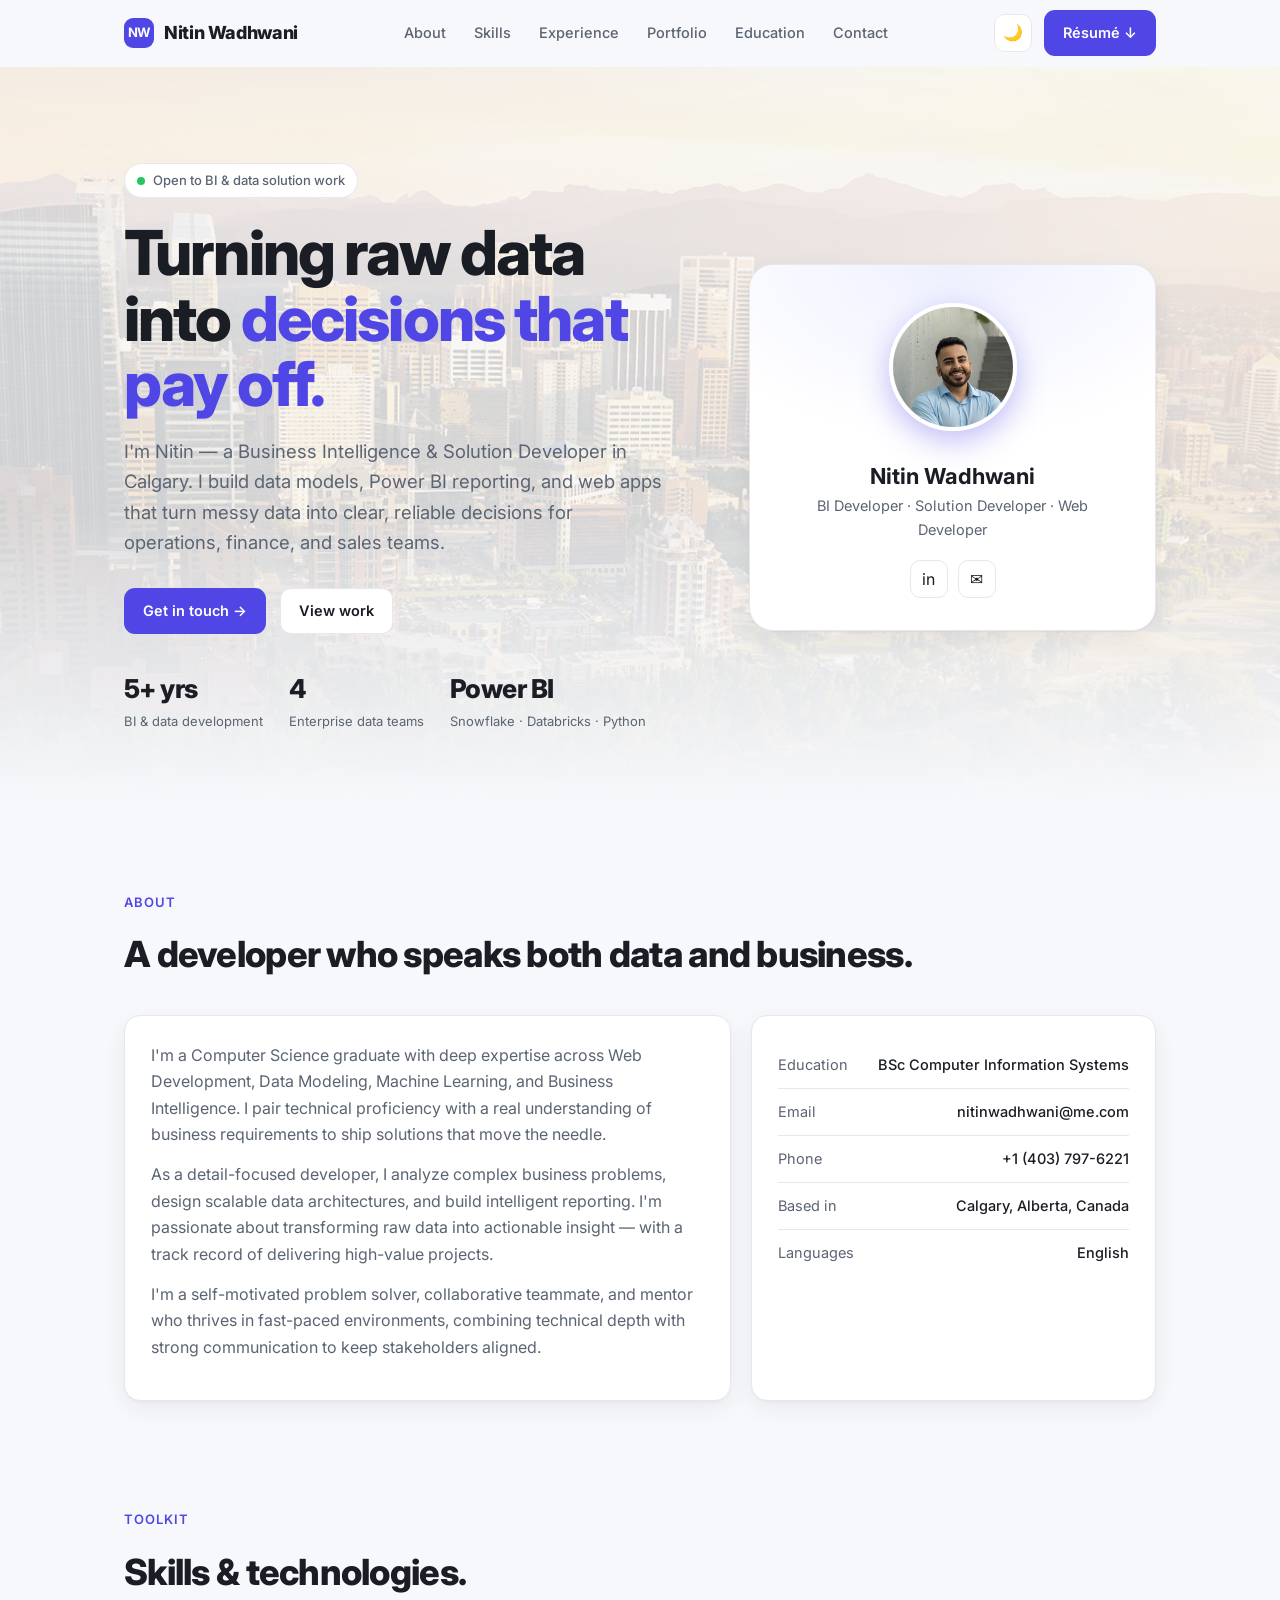
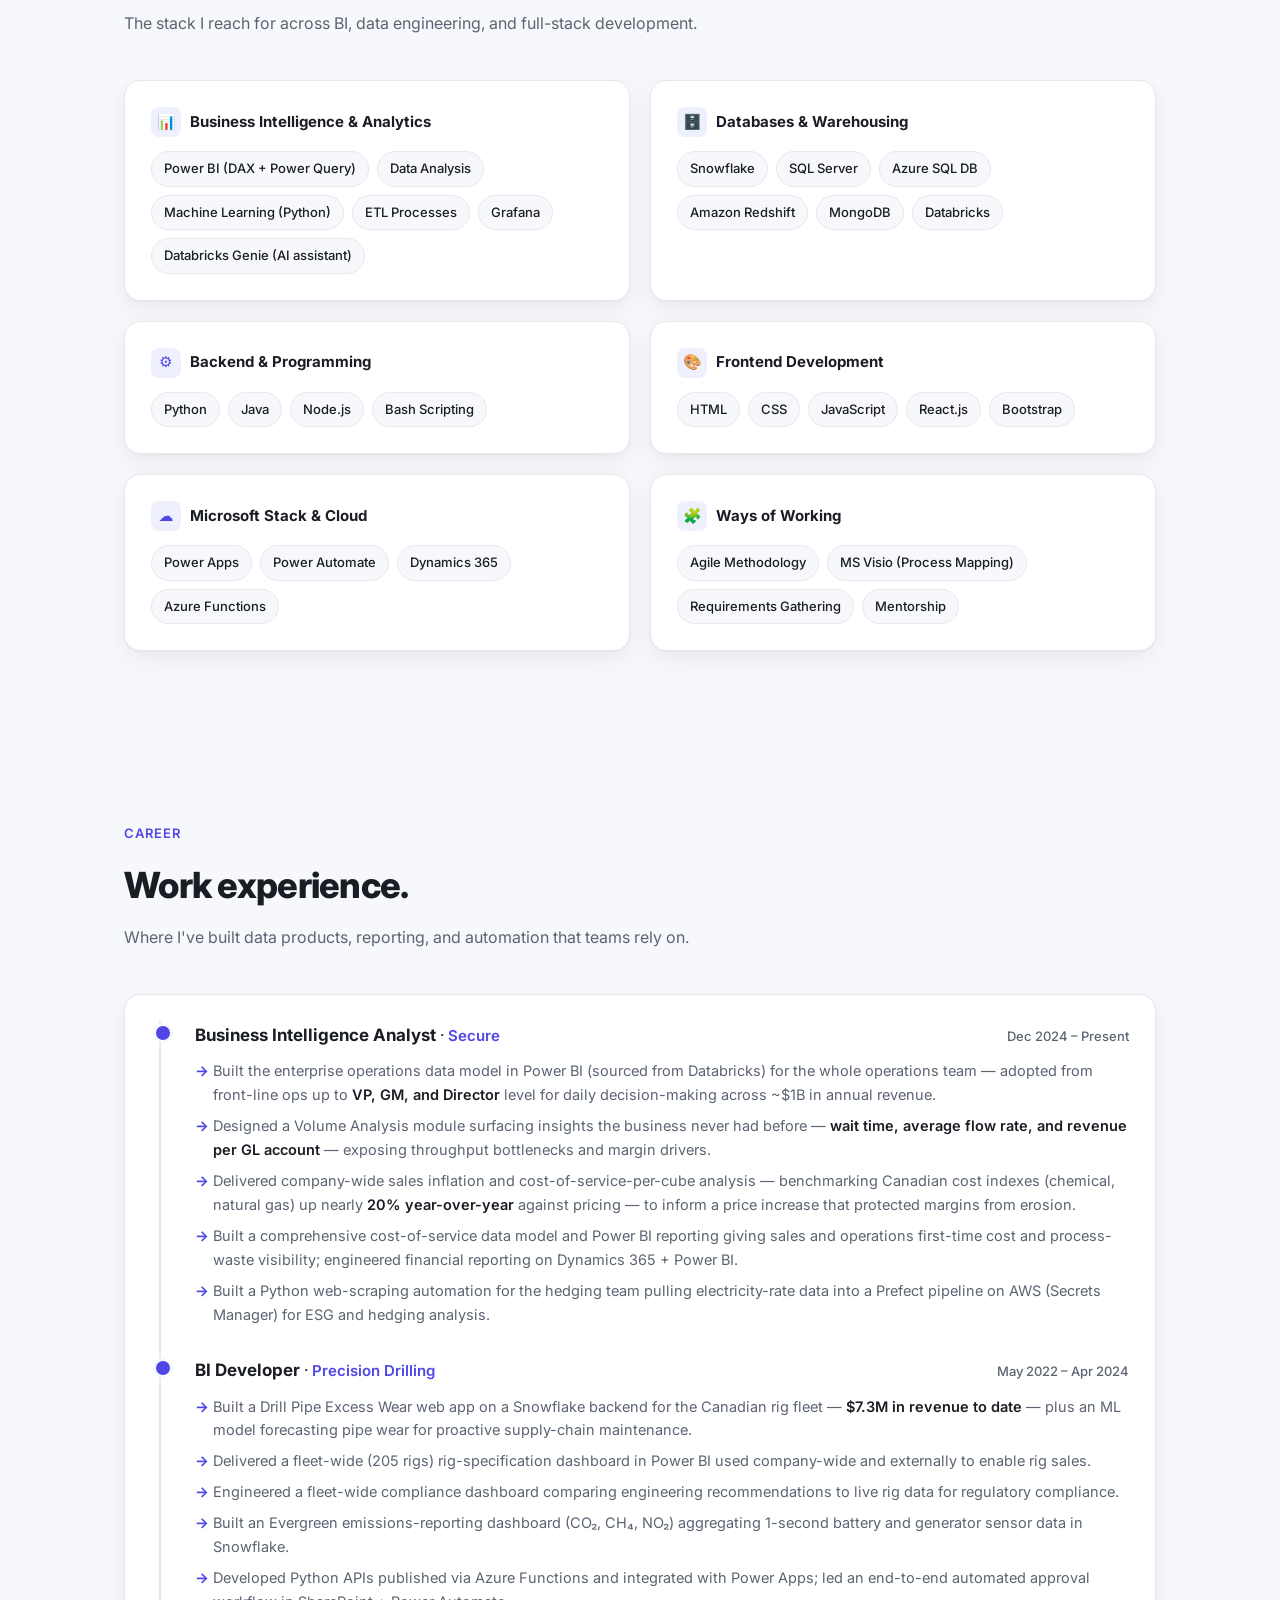
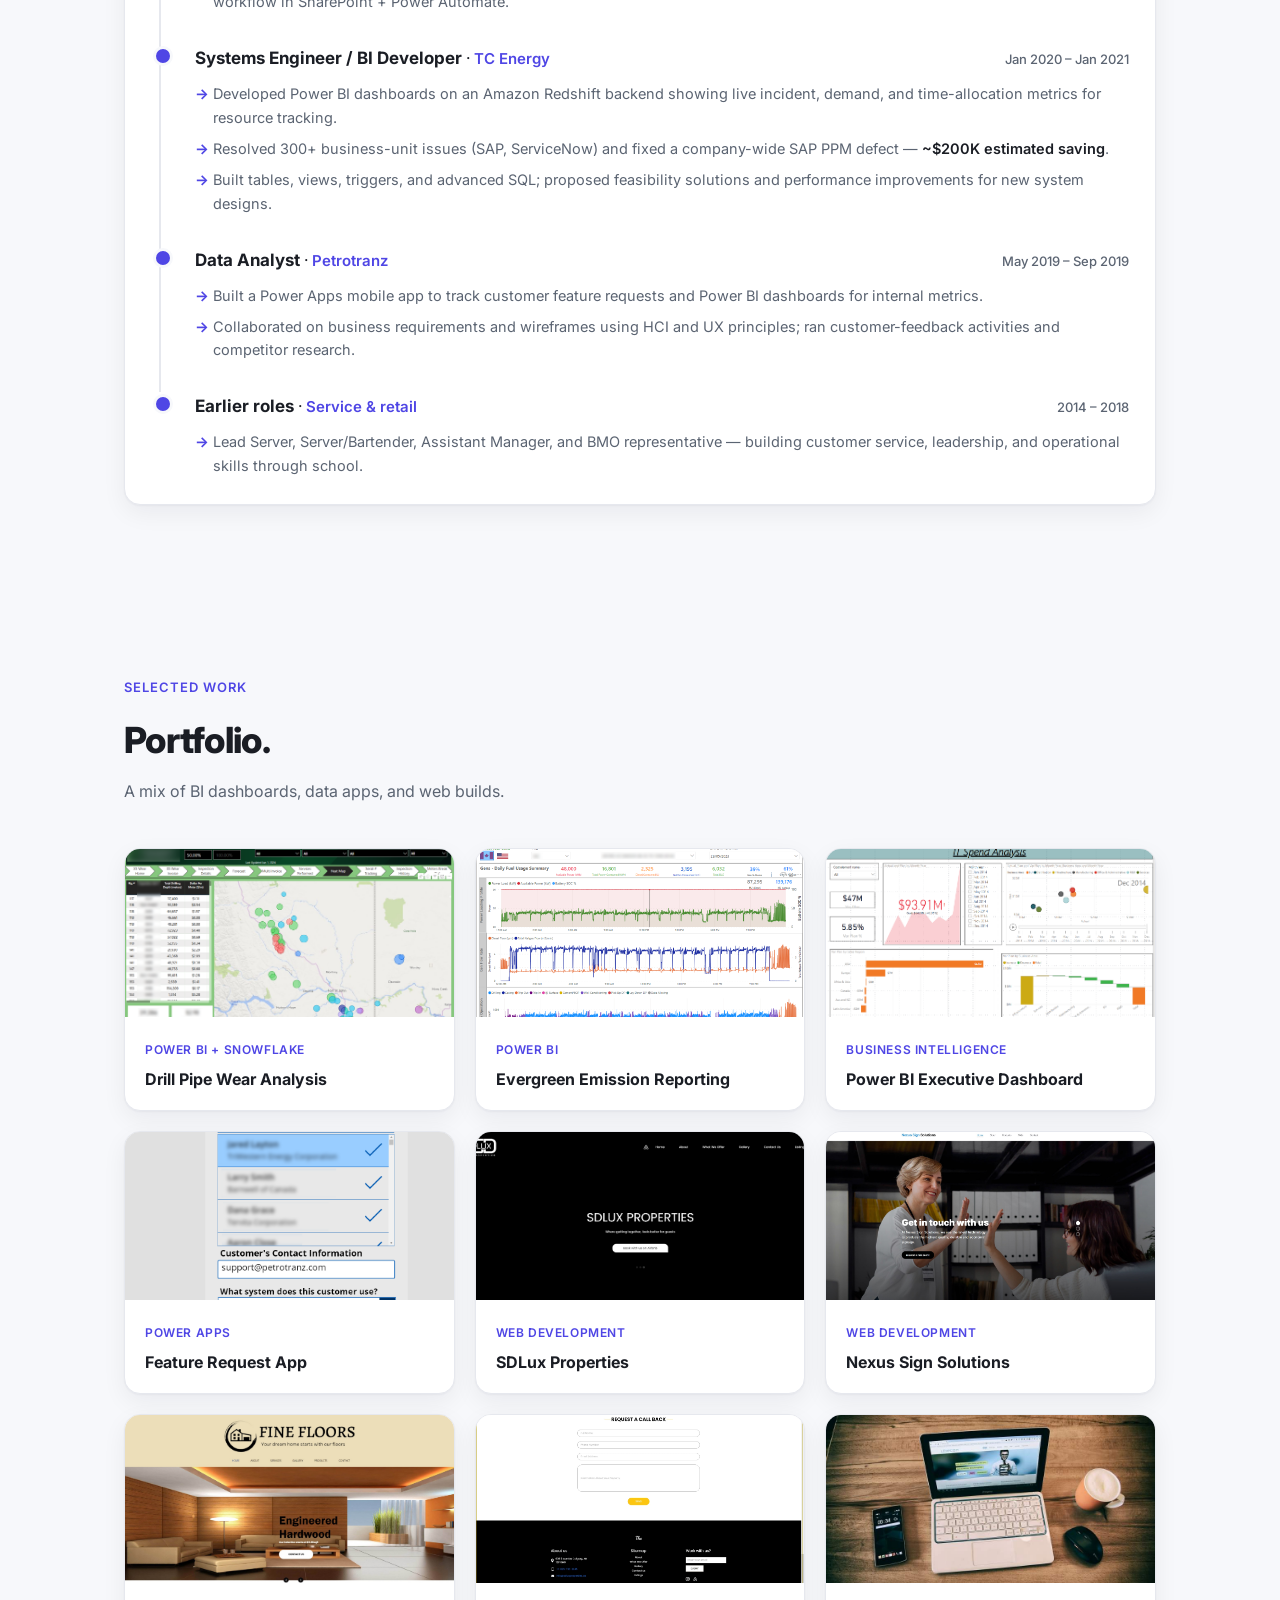
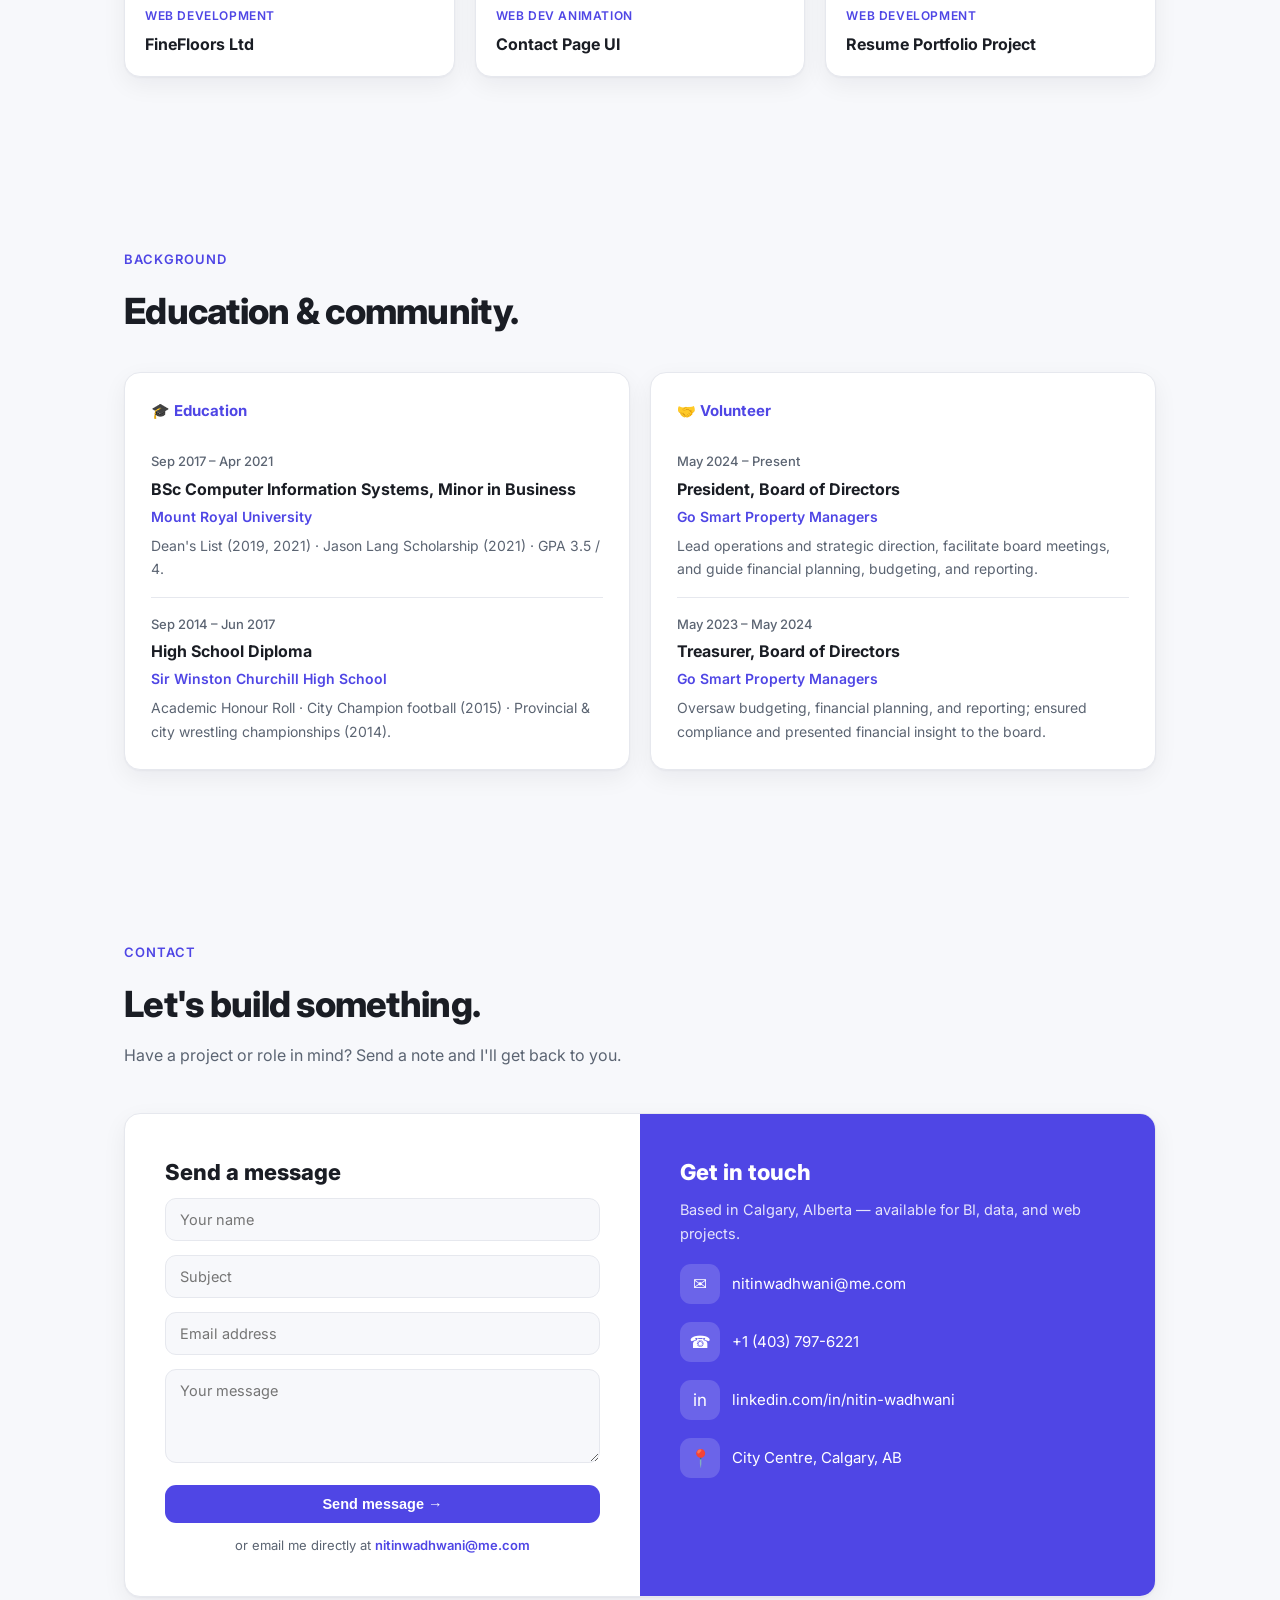
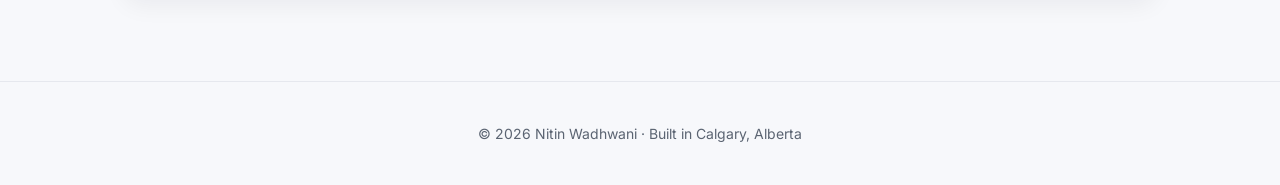
==== index.html @ 9c2293c9 "Fix mobile nav dock + scrollspy; responsive polish Fix mobile nav dock + scrollspy; responsive polis" ====
<!DOCTYPE html>
<html lang="en-US">

<head>
    <meta charset="UTF-8">
    <meta name="viewport" content="width=device-width, initial-scale=1">
    <title>Nitin Wadhwani — BI &amp; Solution Developer</title>
    <meta name="description" content="Nitin Wadhwani — Business Intelligence Developer, Solution Developer, and Web Developer based in Calgary, Alberta." />
    <link rel="preconnect" href="https://fonts.googleapis.com">
    <link rel="preconnect" href="https://fonts.gstatic.com" crossorigin>
    <link href="https://fonts.googleapis.com/css2?family=Inter:wght@400;500;600;700;800&display=swap" rel="stylesheet">
    <style>
        :root {
            --bg: #f7f8fb;
            --surface: #ffffff;
            --text: #1a1d24;
            --muted: #5b6472;
            --border: #e6e8ee;
            --accent: #4f46e5;
            --accent-soft: #eef0fe;
            --shadow: 0 1px 2px rgba(16, 24, 40, .04), 0 8px 24px rgba(16, 24, 40, .06);
            --radius: 16px;
            --maxw: 1080px;
        }
        [data-theme="dark"] {
            --bg: #0d1017;
            --surface: #151a23;
            --text: #eef1f6;
            --muted: #9aa4b2;
            --border: #232a36;
            --accent: #818cf8;
            --accent-soft: #1c2233;
            --shadow: 0 1px 2px rgba(0, 0, 0, .3), 0 12px 32px rgba(0, 0, 0, .35);
        }
        * { box-sizing: border-box; margin: 0; padding: 0; }
        html { scroll-behavior: smooth; }
        body {
            font-family: 'Inter', system-ui, -apple-system, sans-serif;
            background: var(--bg);
            color: var(--text);
            line-height: 1.65;
            -webkit-font-smoothing: antialiased;
            transition: background .3s ease, color .3s ease;
        }
        a { color: inherit; text-decoration: none; }
        .wrap { max-width: var(--maxw); margin: 0 auto; padding: 0 24px; }
        section { padding: 84px 0; scroll-margin-top: 72px; }
        .eyebrow {
            display: inline-block; font-size: 13px; font-weight: 600; letter-spacing: .08em;
            text-transform: uppercase; color: var(--accent); margin-bottom: 12px;
        }
        h2.section-title { font-size: clamp(26px, 4vw, 36px); font-weight: 800; letter-spacing: -.02em; margin-bottom: 8px; }
        .section-sub { color: var(--muted); font-size: 16px; margin-bottom: 44px; max-width: 640px; }

        /* NAV */
        nav {
            position: sticky; top: 0; z-index: 50;
            background: color-mix(in srgb, var(--bg) 82%, transparent);
            backdrop-filter: saturate(180%) blur(12px);
            border-bottom: 1px solid transparent;
            transition: border-color .3s ease;
        }
        nav.scrolled { border-color: var(--border); }
        .nav-inner { display: flex; align-items: center; justify-content: space-between; height: 66px; }
        .brand { font-weight: 800; letter-spacing: -.02em; font-size: 18px; display: flex; align-items: center; gap: 10px; }
        .brand .dot { width: 30px; height: 30px; border-radius: 9px; background: var(--accent); color: #fff; display: grid; place-items: center; font-size: 13px; font-weight: 700; }
        .nav-links { display: flex; gap: 28px; align-items: center; }
        .nav-links a { font-size: 14.5px; font-weight: 500; color: var(--muted); transition: color .2s; }
        .nav-links a:hover { color: var(--text); }
        .nav-actions { display: flex; align-items: center; gap: 12px; }
        .dock { display: none; }
        .icon-btn { width: 38px; height: 38px; border-radius: 10px; border: 1px solid var(--border); background: var(--surface); color: var(--text); display: grid; place-items: center; cursor: pointer; font-size: 16px; transition: .2s; }
        .icon-btn:hover { border-color: var(--accent); color: var(--accent); }
        .btn {
            display: inline-flex; align-items: center; gap: 8px; font-weight: 600; font-size: 14.5px;
            padding: 10px 18px; border-radius: 11px; cursor: pointer; transition: .2s; border: 1px solid transparent;
        }
        .btn-primary { background: var(--accent); color: #fff; }
        .btn-primary:hover { transform: translateY(-1px); box-shadow: 0 6px 18px color-mix(in srgb, var(--accent) 40%, transparent); }
        .btn-ghost { background: var(--surface); border-color: var(--border); color: var(--text); }
        .btn-ghost:hover { border-color: var(--accent); color: var(--accent); }
        @media (max-width: 760px) {
            .nav-links { display: none; }
            body { padding-bottom: 84px; }
            .dock {
                display: flex; gap: 4px; align-items: center;
                position: fixed; top: auto; bottom: 16px; left: 50%; transform: translateX(-50%);
                z-index: 100; padding: 7px 9px; border-radius: 999px;
                background: color-mix(in srgb, var(--surface) 88%, transparent);
                backdrop-filter: saturate(180%) blur(14px);
                border: 1px solid var(--border); box-shadow: 0 8px 30px rgba(16,24,40,.22);
            }
            .dock a { width: 42px; height: 42px; display: grid; place-items: center; border-radius: 50%; font-size: 18px; text-decoration: none; transition: background .2s, transform .2s; }
            .dock a:active { transform: scale(.9); }
            .dock a.active { background: var(--accent); }
        }
        @media (max-width: 470px) { .brand-name { display: none; } }

        /* HERO */
        .hero { padding: 96px 0 72px; position: relative; overflow: hidden; }
        .hero::before { content: ""; position: absolute; inset: 0; background: url('images/calgary.png') center 30%/cover no-repeat; opacity: .16; z-index: 0; }
        .hero::after { content: ""; position: absolute; left: 0; right: 0; bottom: 0; height: 40%; background: linear-gradient(to top, var(--bg), transparent); z-index: 0; }
        .hero .wrap { position: relative; z-index: 1; }
        .hero-grid { display: grid; grid-template-columns: 1.4fr 1fr; gap: 56px; align-items: center; }
        .avail { display: inline-flex; align-items: center; gap: 8px; font-size: 13px; font-weight: 500; color: var(--muted); background: var(--surface); border: 1px solid var(--border); padding: 6px 12px; border-radius: 999px; margin-bottom: 22px; }
        .avail .pulse { width: 8px; height: 8px; border-radius: 50%; background: #22c55e; box-shadow: 0 0 0 0 rgba(34, 197, 94, .5); animation: pulse 2s infinite; }
        @keyframes pulse { 0% { box-shadow: 0 0 0 0 rgba(34,197,94,.5); } 70% { box-shadow: 0 0 0 8px rgba(34,197,94,0); } 100% { box-shadow: 0 0 0 0 rgba(34,197,94,0); } }
        .hero h1 { font-size: clamp(38px, 6vw, 62px); font-weight: 800; letter-spacing: -.03em; line-height: 1.05; margin-bottom: 20px; }
        .hero h1 .grad { color: var(--accent); }
        .hero p.lead { font-size: 18.5px; color: var(--muted); max-width: 540px; margin-bottom: 30px; }
        .hero-cta { display: flex; gap: 14px; flex-wrap: wrap; margin-bottom: 34px; }
        .hero-meta { display: flex; gap: 26px; flex-wrap: wrap; }
        .hero-meta .m .n { font-size: 26px; font-weight: 800; letter-spacing: -.02em; }
        .hero-meta .m .l { font-size: 13px; color: var(--muted); }
        .avatar-card {
            background: var(--surface); border: 1px solid var(--border); border-radius: 24px; padding: 32px;
            box-shadow: var(--shadow); text-align: center; position: relative; overflow: hidden;
        }
        .avatar-card::before { content: ""; position: absolute; inset: 0; background: radial-gradient(120% 80% at 50% 0%, var(--accent-soft), transparent 60%); }
        .monogram { position: relative; width: 128px; height: 128px; margin: 6px auto 20px; border-radius: 50%; object-fit: cover; border: 4px solid var(--surface); box-shadow: 0 10px 30px color-mix(in srgb, var(--accent) 35%, transparent); }
        .avatar-card h3 { position: relative; font-size: 22px; font-weight: 700; }
        .avatar-card .role { position: relative; color: var(--muted); font-size: 14.5px; margin-bottom: 18px; }
        .avatar-card .socials { position: relative; display: flex; gap: 10px; justify-content: center; }
        @media (max-width: 860px) { .hero-grid { grid-template-columns: 1fr; } .avatar-card { order: -1; } }

        /* CARDS / GRID */
        .grid { display: grid; gap: 20px; }
        .card { background: var(--surface); border: 1px solid var(--border); border-radius: var(--radius); padding: 26px; box-shadow: var(--shadow); }
        .about-grid { grid-template-columns: 1.5fr 1fr; }
        .about-grid p { color: var(--muted); margin-bottom: 14px; }
        .info-row { display: flex; justify-content: space-between; gap: 12px; padding: 11px 0; border-bottom: 1px solid var(--border); font-size: 14.5px; }
        .info-row:last-child { border-bottom: none; }
        .info-row .k { color: var(--muted); }
        .info-row .v { font-weight: 500; text-align: right; }
        @media (max-width: 760px) { .about-grid { grid-template-columns: 1fr; } }

        /* SKILLS */
        .skills-grid { grid-template-columns: repeat(2, 1fr); }
        @media (max-width: 760px) { .skills-grid { grid-template-columns: 1fr; } }
        .skill-cat h4 { font-size: 15px; font-weight: 700; margin-bottom: 14px; display: flex; align-items: center; gap: 9px; }
        .skill-cat h4 .ic { width: 30px; height: 30px; border-radius: 8px; background: var(--accent-soft); color: var(--accent); display: grid; place-items: center; font-size: 15px; }
        .chips { display: flex; flex-wrap: wrap; gap: 8px; }
        .chip { font-size: 13px; font-weight: 500; padding: 6px 12px; border-radius: 999px; background: var(--bg); border: 1px solid var(--border); color: var(--text); transition: .2s; }
        .chip:hover { border-color: var(--accent); color: var(--accent); }

        /* TIMELINE */
        .timeline { position: relative; margin-left: 8px; }
        .tl-item { position: relative; padding: 0 0 30px 34px; border-left: 2px solid var(--border); }
        .tl-item:last-child { border-left-color: transparent; padding-bottom: 0; }
        .tl-item::before { content: ""; position: absolute; left: -8px; top: 2px; width: 14px; height: 14px; border-radius: 50%; background: var(--accent); border: 3px solid var(--bg); }
        .tl-head { display: flex; justify-content: space-between; gap: 12px; flex-wrap: wrap; align-items: baseline; }
        .tl-role { font-size: 17px; font-weight: 700; }
        .tl-co { color: var(--accent); font-weight: 600; font-size: 15px; }
        .tl-date { font-size: 13px; color: var(--muted); font-weight: 500; white-space: nowrap; }
        .tl-item ul { list-style: none; margin-top: 10px; display: grid; gap: 7px; }
        .tl-item ul li { position: relative; padding-left: 18px; color: var(--muted); font-size: 14.5px; }
        .tl-item ul li::before { content: "→"; position: absolute; left: 0; color: var(--accent); font-weight: 700; }
        .highlight { color: var(--text); font-weight: 600; }

        /* PORTFOLIO */
        .port-grid { grid-template-columns: repeat(3, 1fr); }
        @media (max-width: 860px) { .port-grid { grid-template-columns: repeat(2, 1fr); } }
        @media (max-width: 560px) { .port-grid { grid-template-columns: 1fr; } }
        .proj { background: var(--surface); border: 1px solid var(--border); border-radius: var(--radius); overflow: hidden; box-shadow: var(--shadow); transition: .25s; }
        .proj:hover { transform: translateY(-4px); border-color: var(--accent); }
        .proj .thumb { height: 168px; overflow: hidden; background: var(--bg); }
        .proj .thumb img { width: 100%; height: 100%; object-fit: cover; display: block; transition: transform .35s ease; }
        .proj:hover .thumb img { transform: scale(1.05); }
        .proj .body { padding: 18px 20px; }
        .proj .body .tag { font-size: 12px; font-weight: 600; color: var(--accent); text-transform: uppercase; letter-spacing: .05em; }
        .proj .body h4 { font-size: 16px; font-weight: 700; margin-top: 4px; }

        /* EDU / VOLUNTEER */
        .two-col { grid-template-columns: 1fr 1fr; }
        @media (max-width: 760px) { .two-col { grid-template-columns: 1fr; } }
        .edu-item { padding: 16px 0; border-bottom: 1px solid var(--border); }
        .edu-item:last-child { border-bottom: none; padding-bottom: 0; }
        .edu-item:first-child { padding-top: 0; }
        .edu-item .d { font-size: 13px; color: var(--muted); font-weight: 500; }
        .edu-item h4 { font-size: 16px; font-weight: 700; margin: 3px 0; }
        .edu-item .s { color: var(--accent); font-size: 14px; font-weight: 600; margin-bottom: 6px; }
        .edu-item p { color: var(--muted); font-size: 14px; }

        /* CONTACT */
        .contact-card { display: grid; grid-template-columns: 1fr 1fr; gap: 0; overflow: hidden; padding: 0; }
        .contact-card .left { padding: 40px; }
        .contact-card .right { padding: 40px; background: var(--accent); color: #fff; }
        .contact-card .right a { color: #fff; }
        .contact-card h3 { font-size: 22px; font-weight: 800; margin-bottom: 8px; }
        .contact-card .right .cline { display: flex; align-items: center; gap: 12px; margin: 18px 0; font-size: 15px; }
        .contact-card .right .cline .ci { width: 40px; height: 40px; border-radius: 11px; background: rgba(255,255,255,.16); display: grid; place-items: center; font-size: 17px; }
        .field { margin-bottom: 14px; }
        .field input, .field textarea { width: 100%; padding: 12px 14px; border-radius: 11px; border: 1px solid var(--border); background: var(--bg); color: var(--text); font-family: inherit; font-size: 14.5px; }
        .field input:focus, .field textarea:focus { outline: none; border-color: var(--accent); }
        @media (max-width: 760px) { .contact-card { grid-template-columns: 1fr; } }

        footer { padding: 40px 0; border-top: 1px solid var(--border); text-align: center; color: var(--muted); font-size: 14px; }

        .reveal { opacity: 0; transform: translateY(20px); transition: opacity .6s ease, transform .6s ease; }
        .reveal.show { opacity: 1; transform: none; }
    </style>
</head>

<body>
    <nav id="nav">
        <div class="wrap nav-inner">
            <a href="#top" class="brand"><span class="dot">NW</span> <span class="brand-name">Nitin Wadhwani</span></a>
            <div class="nav-links">
                <a href="#about">About</a>
                <a href="#skills">Skills</a>
                <a href="#experience">Experience</a>
                <a href="#portfolio">Portfolio</a>
                <a href="#education">Education</a>
                <a href="#contact">Contact</a>
            </div>
            <div class="nav-actions">
                <button class="icon-btn" id="themeToggle" aria-label="Toggle theme">🌙</button>
                <a href="Resume_Aug2026.html" target="_blank" class="btn btn-primary">Résumé ↓</a>
            </div>
        </div>
    </nav>

    <div id="top"></div>
    <header class="hero">
        <div class="wrap hero-grid">
            <div>
                <span class="avail"><span class="pulse"></span> Open to BI &amp; data solution work</span>
                <h1>Turning raw data into <span class="grad">decisions that pay off.</span></h1>
                <p class="lead">I'm Nitin — a Business Intelligence &amp; Solution Developer in Calgary. I build data models, Power BI reporting, and web apps that turn messy data into clear, reliable decisions for operations, finance, and sales teams.</p>
                <div class="hero-cta">
                    <a href="#contact" class="btn btn-primary">Get in touch →</a>
                    <a href="#portfolio" class="btn btn-ghost">View work</a>
                </div>
                <div class="hero-meta">
                    <div class="m"><div class="n">5+ yrs</div><div class="l">BI &amp; data development</div></div>
                    <div class="m"><div class="n">4</div><div class="l">Enterprise data teams</div></div>
                    <div class="m"><div class="n">Power BI</div><div class="l">Snowflake · Databricks · Python</div></div>
                </div>
            </div>
            <div class="avatar-card">
                <img class="monogram" src="images/profile_pic.jpg" alt="Nitin Wadhwani">
                <h3>Nitin Wadhwani</h3>
                <div class="role">BI Developer · Solution Developer · Web Developer</div>
                <div class="socials">
                    <a class="icon-btn" href="https://www.linkedin.com/in/nitin-wadhwani" target="_blank" aria-label="LinkedIn">in</a>
                    <a class="icon-btn" href="mailto:nitinwadhwani@me.com" aria-label="Email">✉</a>
                </div>
            </div>
        </div>
    </header>

    <section id="about">
        <div class="wrap">
            <span class="eyebrow">About</span>
            <h2 class="section-title">A developer who speaks both data and business.</h2>
            <div class="grid about-grid" style="margin-top: 30px;">
                <div class="card reveal">
                    <p>I'm a Computer Science graduate with deep expertise across Web Development, Data Modeling, Machine Learning, and Business Intelligence. I pair technical proficiency with a real understanding of business requirements to ship solutions that move the needle.</p>
                    <p>As a detail-focused developer, I analyze complex business problems, design scalable data architectures, and build intelligent reporting. I'm passionate about transforming raw data into actionable insight — with a track record of delivering high-value projects.</p>
                    <p>I'm a self-motivated problem solver, collaborative teammate, and mentor who thrives in fast-paced environments, combining technical depth with strong communication to keep stakeholders aligned.</p>
                </div>
                <div class="card reveal">
                    <div class="info-row"><span class="k">Education</span><span class="v">BSc Computer Information Systems</span></div>
                    <div class="info-row"><span class="k">Email</span><span class="v">nitinwadhwani@me.com</span></div>
                    <div class="info-row"><span class="k">Phone</span><span class="v">+1 (403) 797-6221</span></div>
                    <div class="info-row"><span class="k">Based in</span><span class="v">Calgary, Alberta, Canada</span></div>
                    <div class="info-row"><span class="k">Languages</span><span class="v">English</span></div>
                </div>
            </div>
        </div>
    </section>

    <section id="skills" style="padding-top: 20px;">
        <div class="wrap">
            <span class="eyebrow">Toolkit</span>
            <h2 class="section-title">Skills &amp; technologies.</h2>
            <p class="section-sub">The stack I reach for across BI, data engineering, and full-stack development.</p>
            <div class="grid skills-grid">
                <div class="card skill-cat reveal">
                    <h4><span class="ic">📊</span> Business Intelligence &amp; Analytics</h4>
                    <div class="chips">
                        <span class="chip">Power BI (DAX + Power Query)</span><span class="chip">Data Analysis</span>
                        <span class="chip">Machine Learning (Python)</span><span class="chip">ETL Processes</span>
                        <span class="chip">Grafana</span><span class="chip">Databricks Genie (AI assistant)</span>
                    </div>
                </div>
                <div class="card skill-cat reveal">
                    <h4><span class="ic">🗄️</span> Databases &amp; Warehousing</h4>
                    <div class="chips">
                        <span class="chip">Snowflake</span><span class="chip">SQL Server</span><span class="chip">Azure SQL DB</span>
                        <span class="chip">Amazon Redshift</span><span class="chip">MongoDB</span><span class="chip">Databricks</span>
                    </div>
                </div>
                <div class="card skill-cat reveal">
                    <h4><span class="ic">⚙️</span> Backend &amp; Programming</h4>
                    <div class="chips">
                        <span class="chip">Python</span><span class="chip">Java</span><span class="chip">Node.js</span><span class="chip">Bash Scripting</span>
                    </div>
                </div>
                <div class="card skill-cat reveal">
                    <h4><span class="ic">🎨</span> Frontend Development</h4>
                    <div class="chips">
                        <span class="chip">HTML</span><span class="chip">CSS</span><span class="chip">JavaScript</span>
                        <span class="chip">React.js</span><span class="chip">Bootstrap</span>
                    </div>
                </div>
                <div class="card skill-cat reveal">
                    <h4><span class="ic">☁️</span> Microsoft Stack &amp; Cloud</h4>
                    <div class="chips">
                        <span class="chip">Power Apps</span><span class="chip">Power Automate</span>
                        <span class="chip">Dynamics 365</span><span class="chip">Azure Functions</span>
                    </div>
                </div>
                <div class="card skill-cat reveal">
                    <h4><span class="ic">🧩</span> Ways of Working</h4>
                    <div class="chips">
                        <span class="chip">Agile Methodology</span><span class="chip">MS Visio (Process Mapping)</span>
                        <span class="chip">Requirements Gathering</span><span class="chip">Mentorship</span>
                    </div>
                </div>
            </div>
        </div>
    </section>

    <section id="experience">
        <div class="wrap">
            <span class="eyebrow">Career</span>
            <h2 class="section-title">Work experience.</h2>
            <p class="section-sub">Where I've built data products, reporting, and automation that teams rely on.</p>
            <div class="card reveal">
                <div class="timeline">
                    <div class="tl-item">
                        <div class="tl-head"><div><span class="tl-role">Business Intelligence Analyst</span> · <span class="tl-co">Secure</span></div><span class="tl-date">Dec 2024 – Present</span></div>
                        <ul>
                            <li>Built the enterprise operations data model in Power BI (sourced from Databricks) for the whole operations team — adopted from front-line ops up to <span class="highlight">VP, GM, and Director</span> level for daily decision-making across ~$1B in annual revenue.</li>
                            <li>Designed a Volume Analysis module surfacing insights the business never had before — <span class="highlight">wait time, average flow rate, and revenue per GL account</span> — exposing throughput bottlenecks and margin drivers.</li>
                            <li>Delivered company-wide sales inflation and cost-of-service-per-cube analysis — benchmarking Canadian cost indexes (chemical, natural gas) up nearly <span class="highlight">20% year-over-year</span> against pricing — to inform a price increase that protected margins from erosion.</li>
                            <li>Built a comprehensive cost-of-service data model and Power BI reporting giving sales and operations first-time cost and process-waste visibility; engineered financial reporting on Dynamics 365 + Power BI.</li>
                            <li>Built a Python web-scraping automation for the hedging team pulling electricity-rate data into a Prefect pipeline on AWS (Secrets Manager) for ESG and hedging analysis.</li>
                        </ul>
                    </div>
                    <div class="tl-item">
                        <div class="tl-head"><div><span class="tl-role">BI Developer</span> · <span class="tl-co">Precision Drilling</span></div><span class="tl-date">May 2022 – Apr 2024</span></div>
                        <ul>
                            <li>Built a Drill Pipe Excess Wear web app on a Snowflake backend for the Canadian rig fleet — <span class="highlight">$7.3M in revenue to date</span> — plus an ML model forecasting pipe wear for proactive supply-chain maintenance.</li>
                            <li>Delivered a fleet-wide (205 rigs) rig-specification dashboard in Power BI used company-wide and externally to enable rig sales.</li>
                            <li>Engineered a fleet-wide compliance dashboard comparing engineering recommendations to live rig data for regulatory compliance.</li>
                            <li>Built an Evergreen emissions-reporting dashboard (CO₂, CH₄, NO₂) aggregating 1-second battery and generator sensor data in Snowflake.</li>
                            <li>Developed Python APIs published via Azure Functions and integrated with Power Apps; led an end-to-end automated approval workflow in SharePoint + Power Automate.</li>
                        </ul>
                    </div>
                    <div class="tl-item">
                        <div class="tl-head"><div><span class="tl-role">Systems Engineer / BI Developer</span> · <span class="tl-co">TC Energy</span></div><span class="tl-date">Jan 2020 – Jan 2021</span></div>
                        <ul>
                            <li>Developed Power BI dashboards on an Amazon Redshift backend showing live incident, demand, and time-allocation metrics for resource tracking.</li>
                            <li>Resolved 300+ business-unit issues (SAP, ServiceNow) and fixed a company-wide SAP PPM defect — <span class="highlight">~$200K estimated saving</span>.</li>
                            <li>Built tables, views, triggers, and advanced SQL; proposed feasibility solutions and performance improvements for new system designs.</li>
                        </ul>
                    </div>
                    <div class="tl-item">
                        <div class="tl-head"><div><span class="tl-role">Data Analyst</span> · <span class="tl-co">Petrotranz</span></div><span class="tl-date">May 2019 – Sep 2019</span></div>
                        <ul>
                            <li>Built a Power Apps mobile app to track customer feature requests and Power BI dashboards for internal metrics.</li>
                            <li>Collaborated on business requirements and wireframes using HCI and UX principles; ran customer-feedback activities and competitor research.</li>
                        </ul>
                    </div>
                    <div class="tl-item">
                        <div class="tl-head"><div><span class="tl-role">Earlier roles</span> · <span class="tl-co">Service &amp; retail</span></div><span class="tl-date">2014 – 2018</span></div>
                        <ul>
                            <li>Lead Server, Server/Bartender, Assistant Manager, and BMO representative — building customer service, leadership, and operational skills through school.</li>
                        </ul>
                    </div>
                </div>
            </div>
        </div>
    </section>

    <section id="portfolio">
        <div class="wrap">
            <span class="eyebrow">Selected work</span>
            <h2 class="section-title">Portfolio.</h2>
            <p class="section-sub">A mix of BI dashboards, data apps, and web builds.</p>
            <div class="grid port-grid">
                <div class="proj reveal"><div class="thumb"><img src="images/DRILL_PIPE_HEAT_MAP.png" alt="Drill Pipe Wear Analysis"></div><div class="body"><span class="tag">Power BI + Snowflake</span><h4>Drill Pipe Wear Analysis</h4></div></div>
                <div class="proj reveal"><div class="thumb"><img src="images/evergreen_emissions.PNG" alt="Evergreen Emission Reporting"></div><div class="body"><span class="tag">Power BI</span><h4>Evergreen Emission Reporting</h4></div></div>
                <div class="proj reveal"><div class="thumb"><img src="images/Capture.PNG" alt="Power BI Dashboard"></div><div class="body"><span class="tag">Business Intelligence</span><h4>Power BI Executive Dashboard</h4></div></div>
                <div class="proj reveal"><div class="thumb"><img src="images/blurred.png" alt="Feature Request App"></div><div class="body"><span class="tag">Power Apps</span><h4>Feature Request App</h4></div></div>
                <div class="proj reveal"><div class="thumb"><img src="images/sdLuxprop.PNG" alt="SDLux Properties"></div><div class="body"><span class="tag">Web Development</span><h4>SDLux Properties</h4></div></div>
                <div class="proj reveal"><div class="thumb"><img src="images/nexus_signSolutions.jpg" alt="Nexus Sign Solutions"></div><div class="body"><span class="tag">Web Development</span><h4>Nexus Sign Solutions</h4></div></div>
                <div class="proj reveal"><div class="thumb"><img src="images/finefloors.jpg" alt="FineFloors Ltd"></div><div class="body"><span class="tag">Web Development</span><h4>FineFloors Ltd</h4></div></div>
                <div class="proj reveal"><div class="thumb"><img src="images/web_dev_animation.gif" alt="Contact Page UI Animation"></div><div class="body"><span class="tag">Web Dev Animation</span><h4>Contact Page UI</h4></div></div>
                <div class="proj reveal"><div class="thumb"><img src="images/project-2.jpg" alt="Resume Project"></div><div class="body"><span class="tag">Web Development</span><h4>Resume Portfolio Project</h4></div></div>
            </div>
        </div>
    </section>

    <section id="education">
        <div class="wrap">
            <span class="eyebrow">Background</span>
            <h2 class="section-title">Education &amp; community.</h2>
            <div class="grid two-col" style="margin-top: 30px;">
                <div class="card reveal">
                    <h4 style="font-size:15px;font-weight:700;margin-bottom:12px;color:var(--accent);">🎓 Education</h4>
                    <div class="edu-item">
                        <div class="d">Sep 2017 – Apr 2021</div>
                        <h4>BSc Computer Information Systems, Minor in Business</h4>
                        <div class="s">Mount Royal University</div>
                        <p>Dean's List (2019, 2021) · Jason Lang Scholarship (2021) · GPA 3.5 / 4.</p>
                    </div>
                    <div class="edu-item">
                        <div class="d">Sep 2014 – Jun 2017</div>
                        <h4>High School Diploma</h4>
                        <div class="s">Sir Winston Churchill High School</div>
                        <p>Academic Honour Roll · City Champion football (2015) · Provincial &amp; city wrestling championships (2014).</p>
                    </div>
                </div>
                <div class="card reveal">
                    <h4 style="font-size:15px;font-weight:700;margin-bottom:12px;color:var(--accent);">🤝 Volunteer</h4>
                    <div class="edu-item">
                        <div class="d">May 2024 – Present</div>
                        <h4>President, Board of Directors</h4>
                        <div class="s">Go Smart Property Managers</div>
                        <p>Lead operations and strategic direction, facilitate board meetings, and guide financial planning, budgeting, and reporting.</p>
                    </div>
                    <div class="edu-item">
                        <div class="d">May 2023 – May 2024</div>
                        <h4>Treasurer, Board of Directors</h4>
                        <div class="s">Go Smart Property Managers</div>
                        <p>Oversaw budgeting, financial planning, and reporting; ensured compliance and presented financial insight to the board.</p>
                    </div>
                </div>
            </div>
        </div>
    </section>

    <section id="contact">
        <div class="wrap">
            <span class="eyebrow">Contact</span>
            <h2 class="section-title">Let's build something.</h2>
            <p class="section-sub">Have a project or role in mind? Send a note and I'll get back to you.</p>
            <div class="card contact-card reveal">
                <div class="left">
                    <h3>Send a message</h3>
                    <form action="https://formspree.io/nitinwadhwani@me.com" method="POST">
                        <div class="field"><input type="text" name="name" placeholder="Your name" required></div>
                        <div class="field"><input type="text" name="Subject" placeholder="Subject" required></div>
                        <div class="field"><input type="email" name="_replyto" placeholder="Email address" required></div>
                        <div class="field"><textarea name="message" rows="4" placeholder="Your message" required></textarea></div>
                        <button type="submit" class="btn btn-primary" style="width:100%;justify-content:center;">Send message →</button>
                        <p style="text-align:center;font-size:13px;color:var(--muted);margin-top:12px;">or email me directly at <a href="mailto:nitinwadhwani@me.com" style="color:var(--accent);font-weight:600;">nitinwadhwani@me.com</a></p>
                    </form>
                </div>
                <div class="right">
                    <h3>Get in touch</h3>
                    <p style="opacity:.85;font-size:14.5px;">Based in Calgary, Alberta — available for BI, data, and web projects.</p>
                    <div class="cline"><span class="ci">✉</span><a href="mailto:nitinwadhwani@me.com">nitinwadhwani@me.com</a></div>
                    <div class="cline"><span class="ci">☎</span><a href="tel:+14037976221">+1 (403) 797-6221</a></div>
                    <div class="cline"><span class="ci">in</span><a href="https://www.linkedin.com/in/nitin-wadhwani" target="_blank">linkedin.com/in/nitin-wadhwani</a></div>
                    <div class="cline"><span class="ci">📍</span><span>City Centre, Calgary, AB</span></div>
                </div>
            </div>
        </div>
    </section>

    <nav class="dock" aria-label="Section navigation">
        <a href="#about" data-sec="about" aria-label="About">👤</a>
        <a href="#skills" data-sec="skills" aria-label="Skills">🧰</a>
        <a href="#experience" data-sec="experience" aria-label="Experience">💼</a>
        <a href="#portfolio" data-sec="portfolio" aria-label="Portfolio">🗂️</a>
        <a href="#education" data-sec="education" aria-label="Education">🎓</a>
        <a href="#contact" data-sec="contact" aria-label="Contact">✉️</a>
    </nav>

    <footer>
        <div class="wrap">© <span id="year"></span> Nitin Wadhwani · Built in Calgary, Alberta</div>
    </footer>

    <script>
        const nav = document.getElementById('nav');
        window.addEventListener('scroll', () => nav.classList.toggle('scrolled', window.scrollY > 10));
        document.getElementById('year').textContent = new Date().getFullYear();

        const toggle = document.getElementById('themeToggle');
        toggle.addEventListener('click', () => {
            const dark = document.documentElement.getAttribute('data-theme') === 'dark';
            document.documentElement.setAttribute('data-theme', dark ? 'light' : 'dark');
            toggle.textContent = dark ? '🌙' : '☀️';
        });

        const dockLinks = document.querySelectorAll('.dock a');
        const spySections = [...document.querySelectorAll('section[id]')];
        function updateActive() {
            const mid = window.scrollY + window.innerHeight / 2;
            let cur = null;
            spySections.forEach(s => { if (s.offsetTop <= mid) cur = s.id; });
            dockLinks.forEach(a => a.classList.toggle('active', a.dataset.sec === cur));
        }
        window.addEventListener('scroll', updateActive, { passive: true });
        updateActive();

        const io = new IntersectionObserver((entries) => {
            entries.forEach(e => { if (e.isIntersecting) { e.target.classList.add('show'); io.unobserve(e.target); } });
        }, { threshold: 0.12 });
        document.querySelectorAll('.reveal').forEach(el => io.observe(el));
    </script>
</body>

</html>
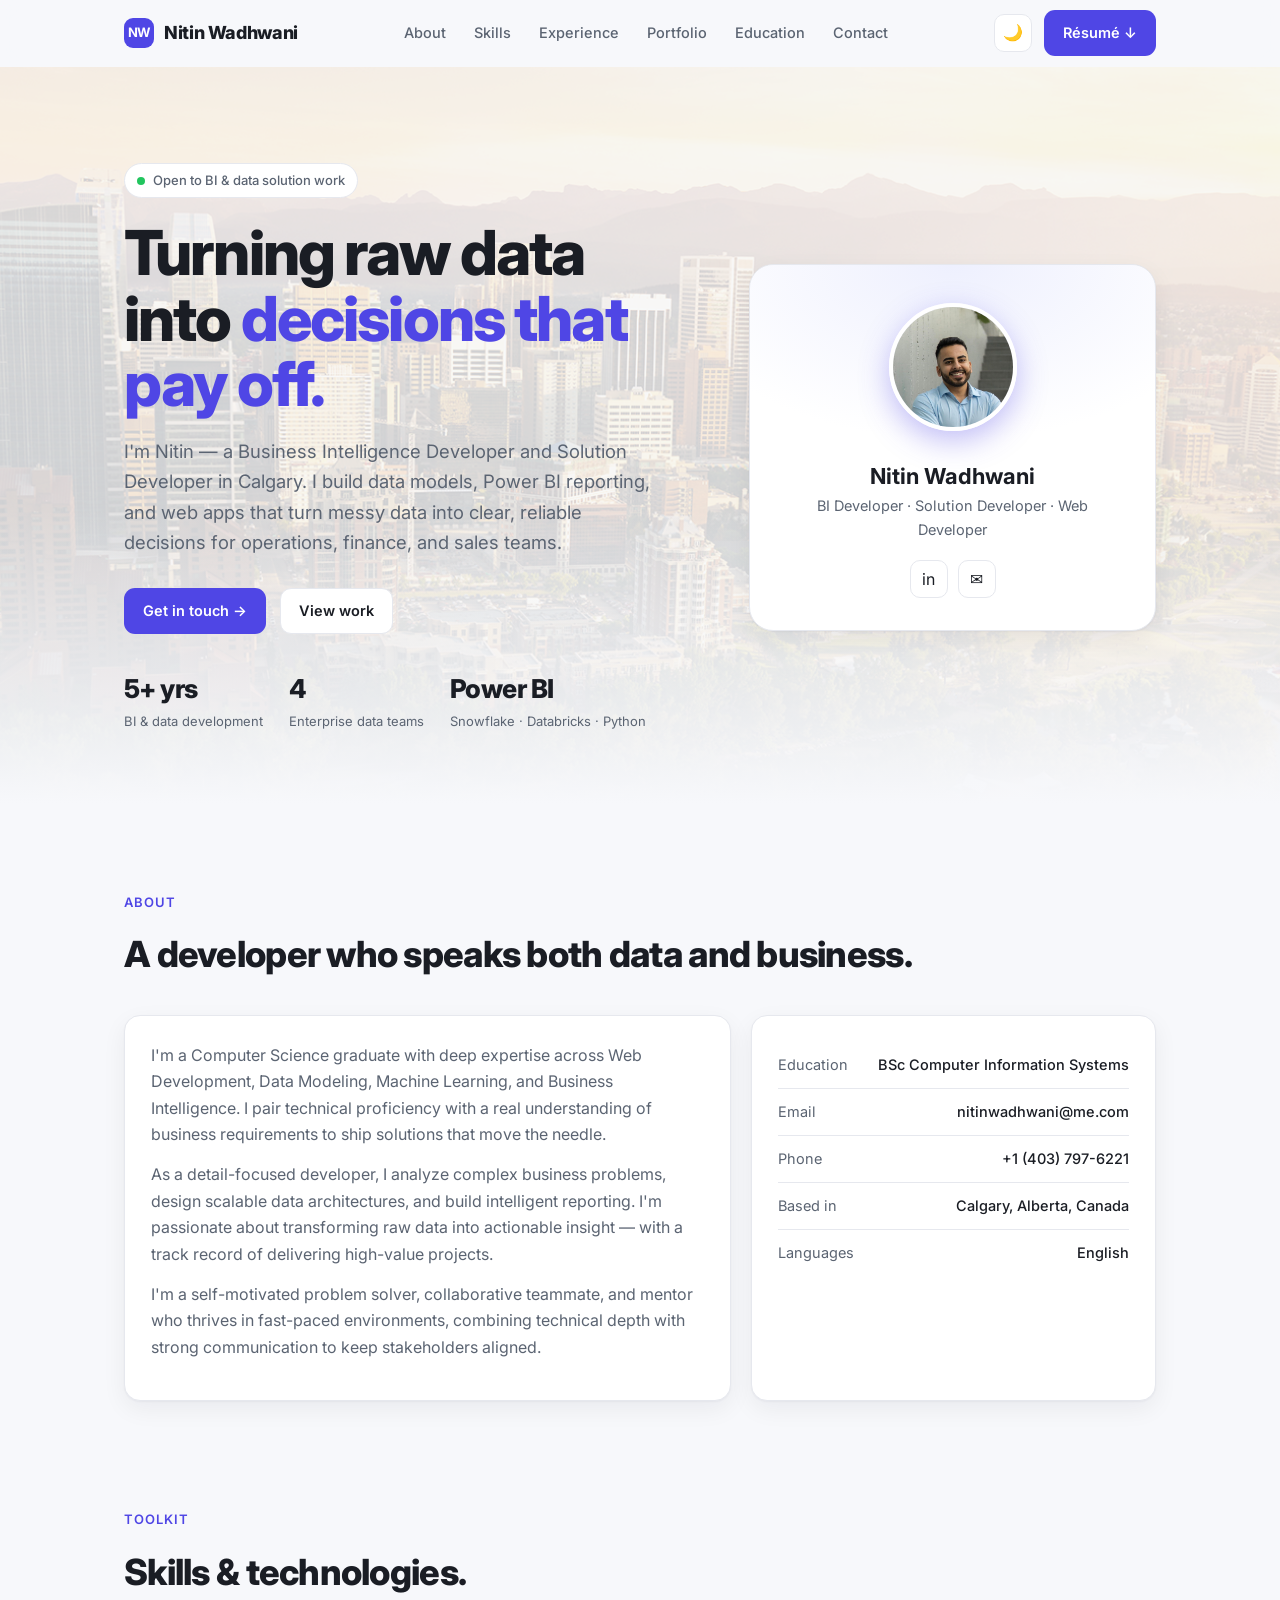
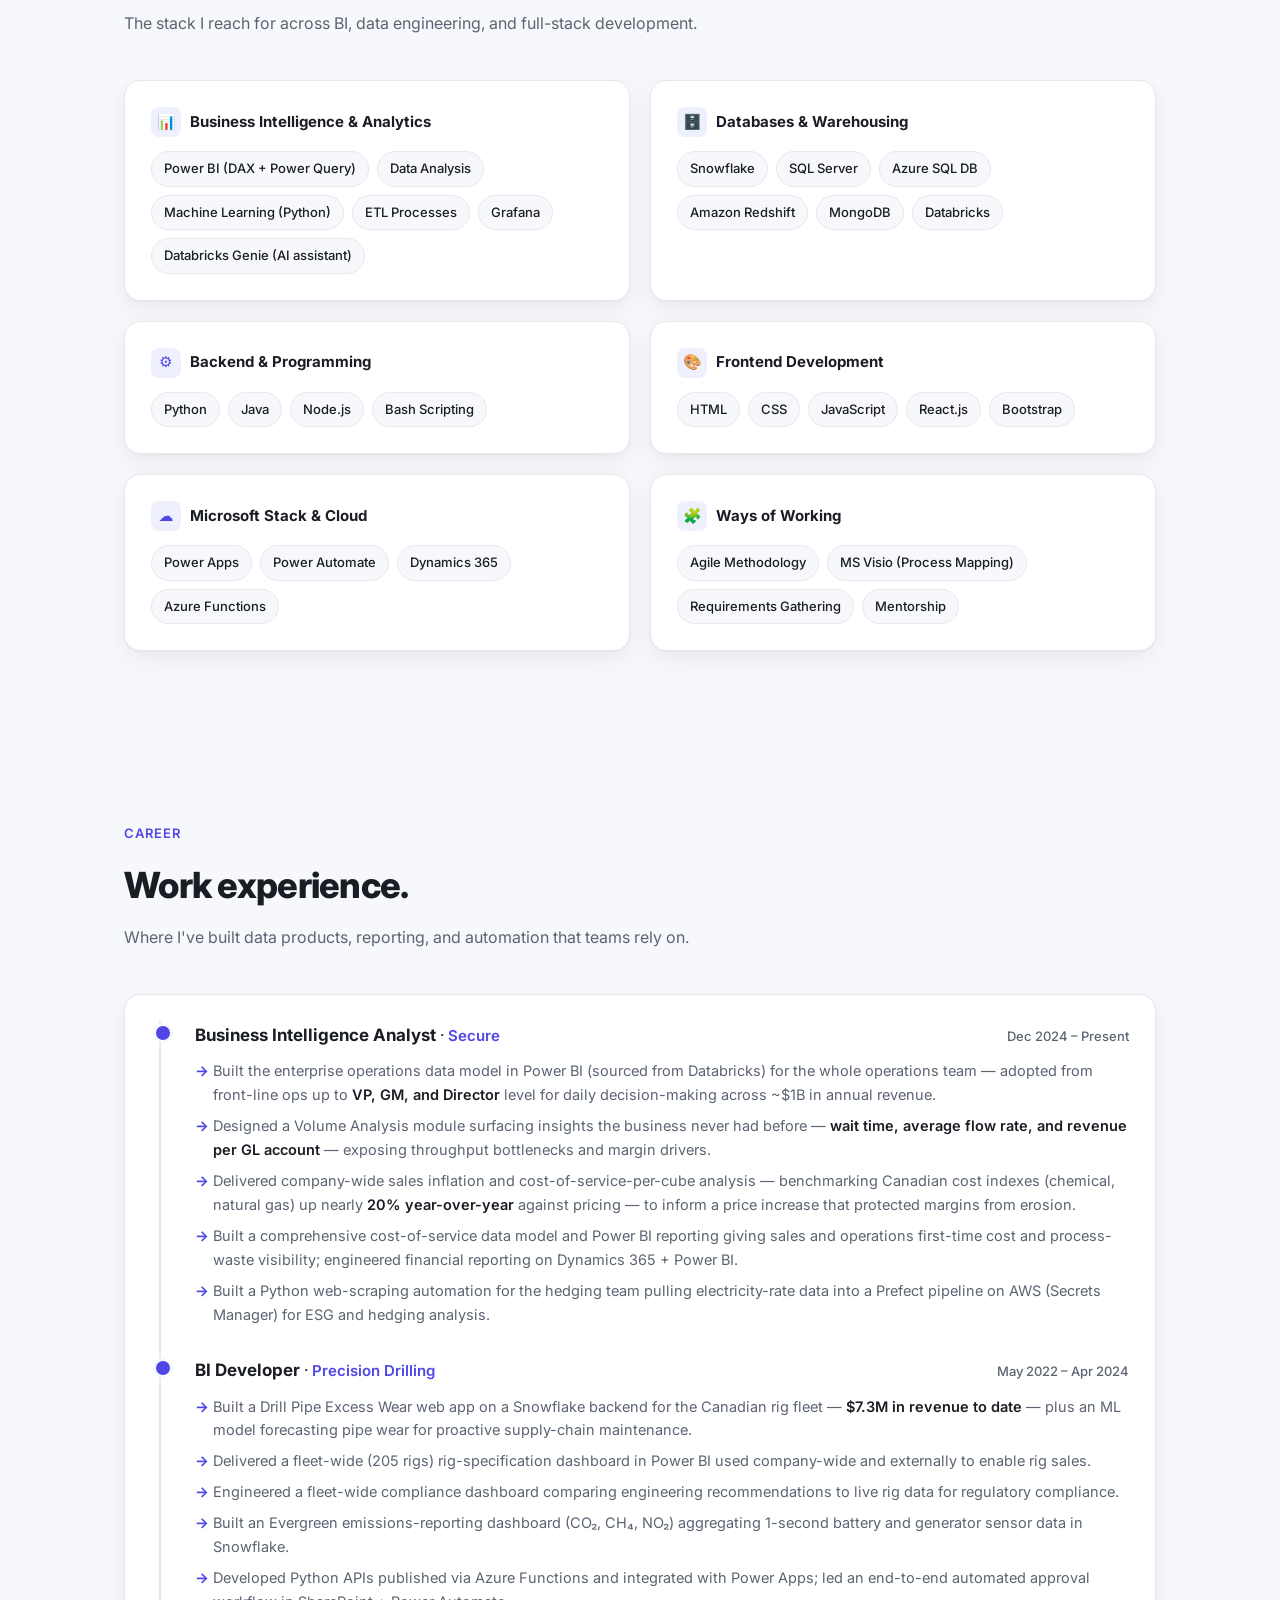
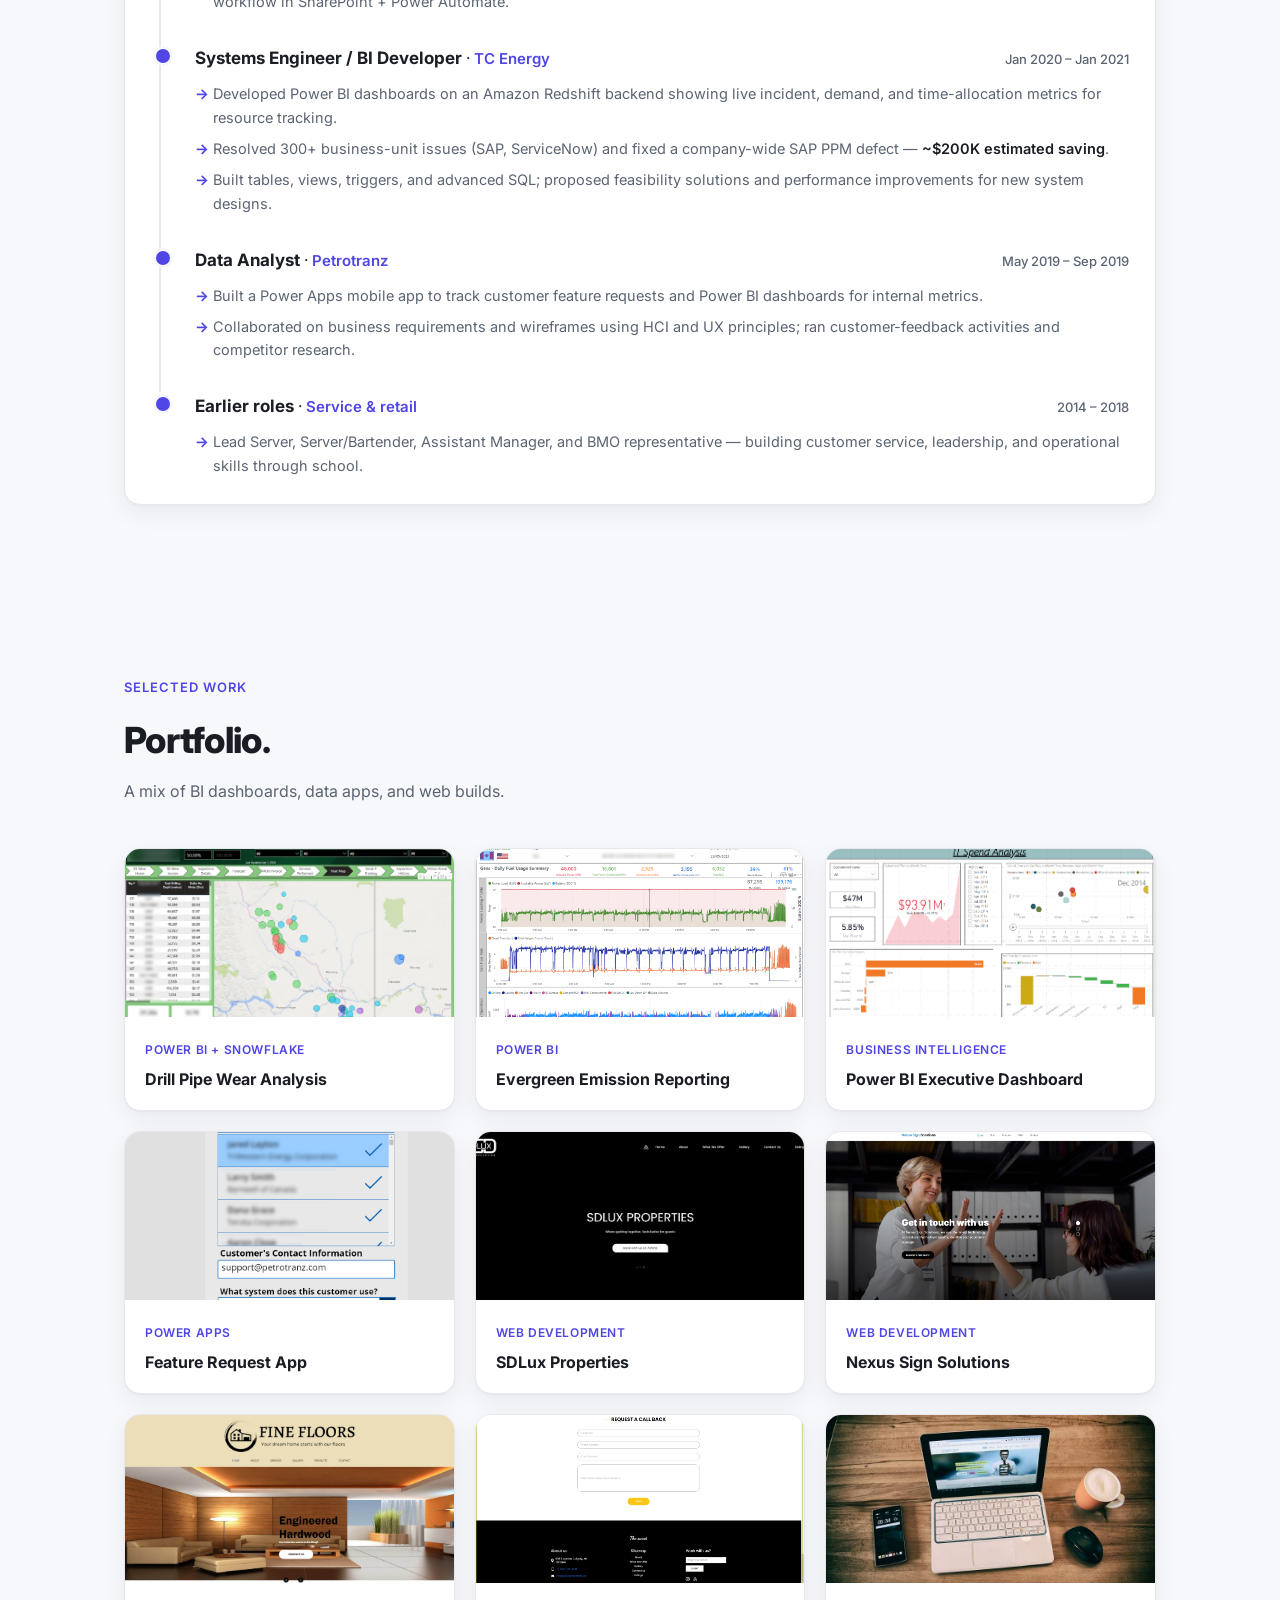
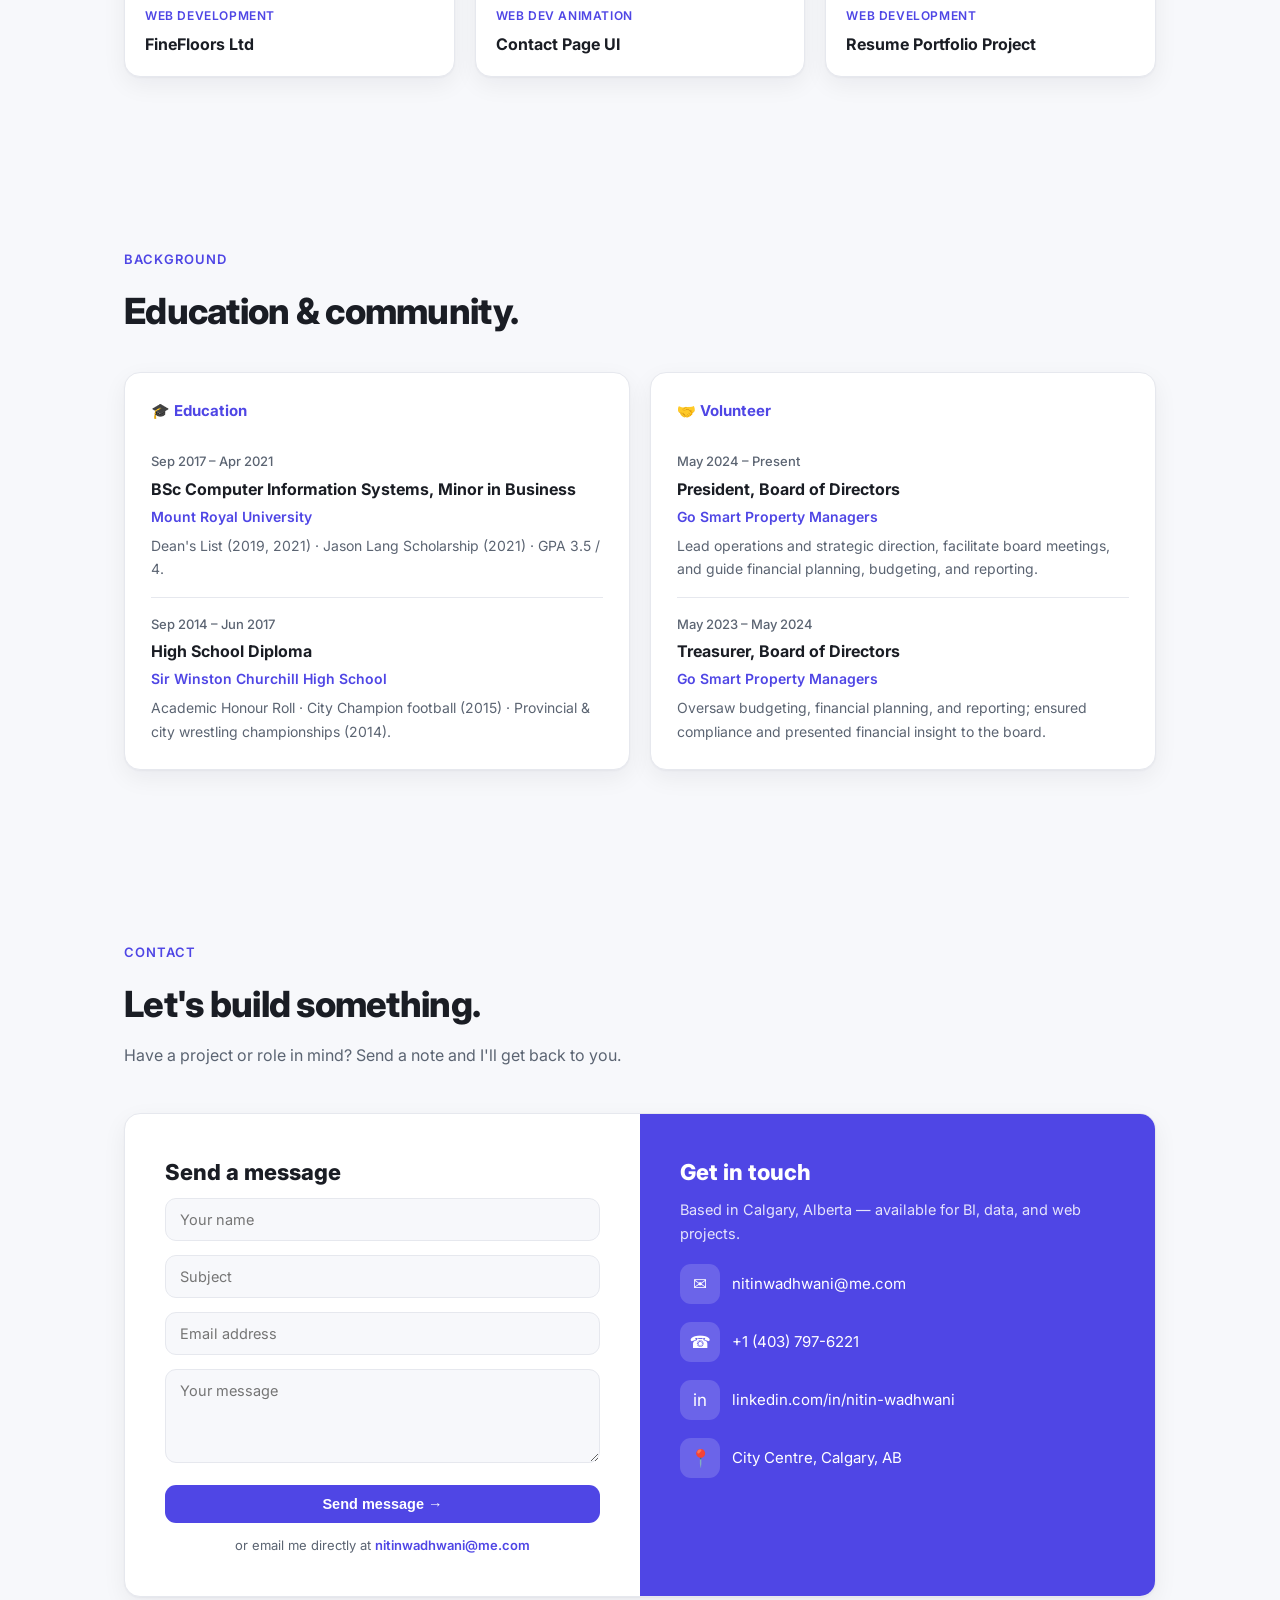
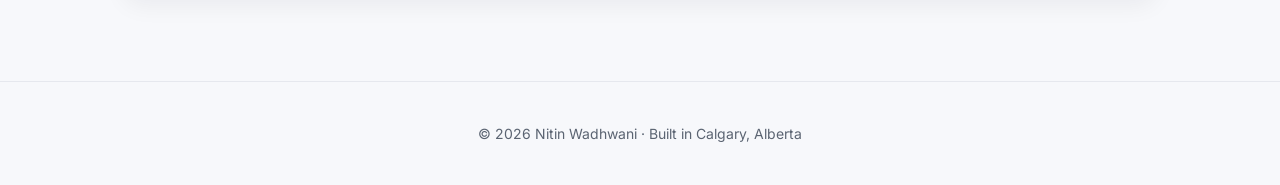
==== commit 71dcf8b8: "Update index.html" ====
--- a/index.html
+++ b/index.html
@@ -4,7 +4,7 @@
 <head>
     <meta charset="UTF-8">
     <meta name="viewport" content="width=device-width, initial-scale=1">
-    <title>Nitin Wadhwani — BI &amp; Solution Developer</title>
+    <title>Nitin Wadhwani — Business Intelligence Developer &amp; Solution Developer</title>
     <meta name="description" content="Nitin Wadhwani — Business Intelligence Developer, Solution Developer, and Web Developer based in Calgary, Alberta." />
     <link rel="preconnect" href="https://fonts.googleapis.com">
     <link rel="preconnect" href="https://fonts.gstatic.com" crossorigin>
@@ -226,7 +226,7 @@
             <div>
                 <span class="avail"><span class="pulse"></span> Open to BI &amp; data solution work</span>
                 <h1>Turning raw data into <span class="grad">decisions that pay off.</span></h1>
-                <p class="lead">I'm Nitin — a Business Intelligence &amp; Solution Developer in Calgary. I build data models, Power BI reporting, and web apps that turn messy data into clear, reliable decisions for operations, finance, and sales teams.</p>
+                <p class="lead">I'm Nitin — a Business Intelligence Developer and Solution Developer in Calgary. I build data models, Power BI reporting, and web apps that turn messy data into clear, reliable decisions for operations, finance, and sales teams.</p>
                 <div class="hero-cta">
                     <a href="#contact" class="btn btn-primary">Get in touch →</a>
                     <a href="#portfolio" class="btn btn-ghost">View work</a>
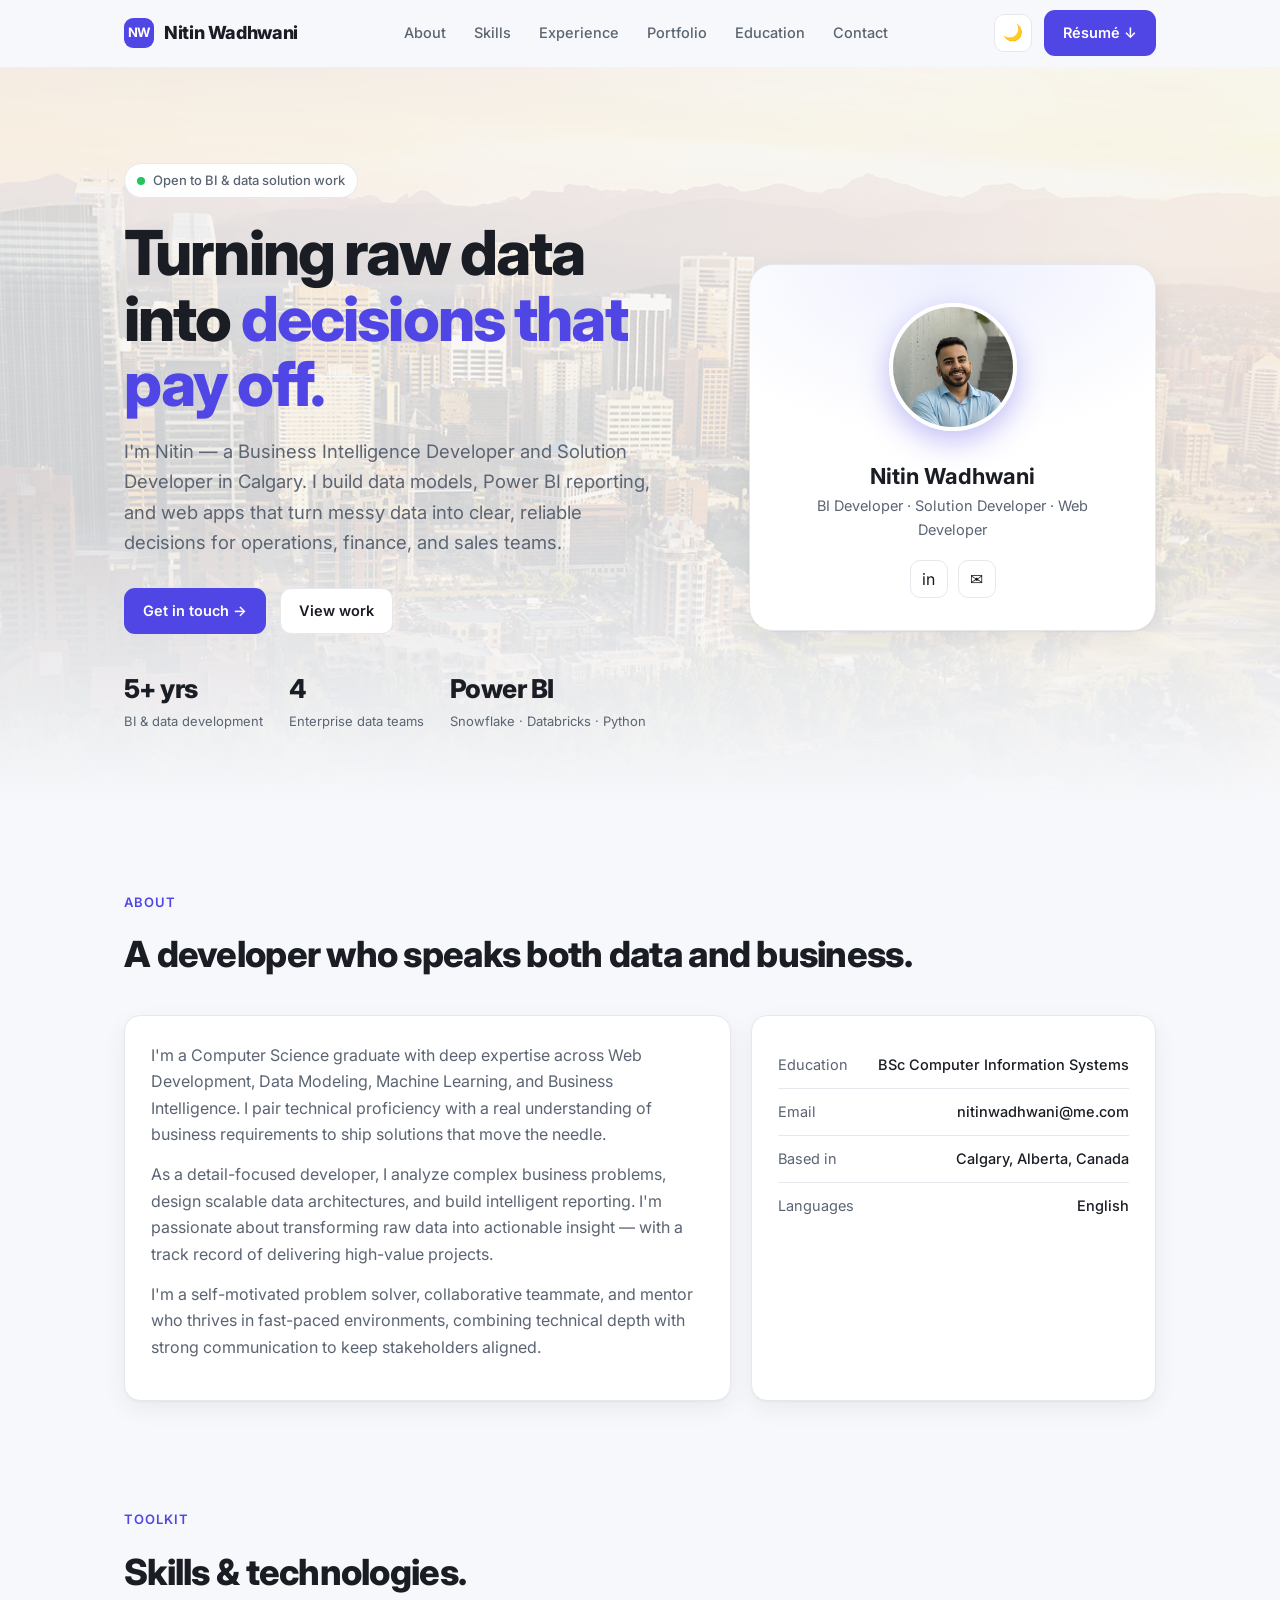
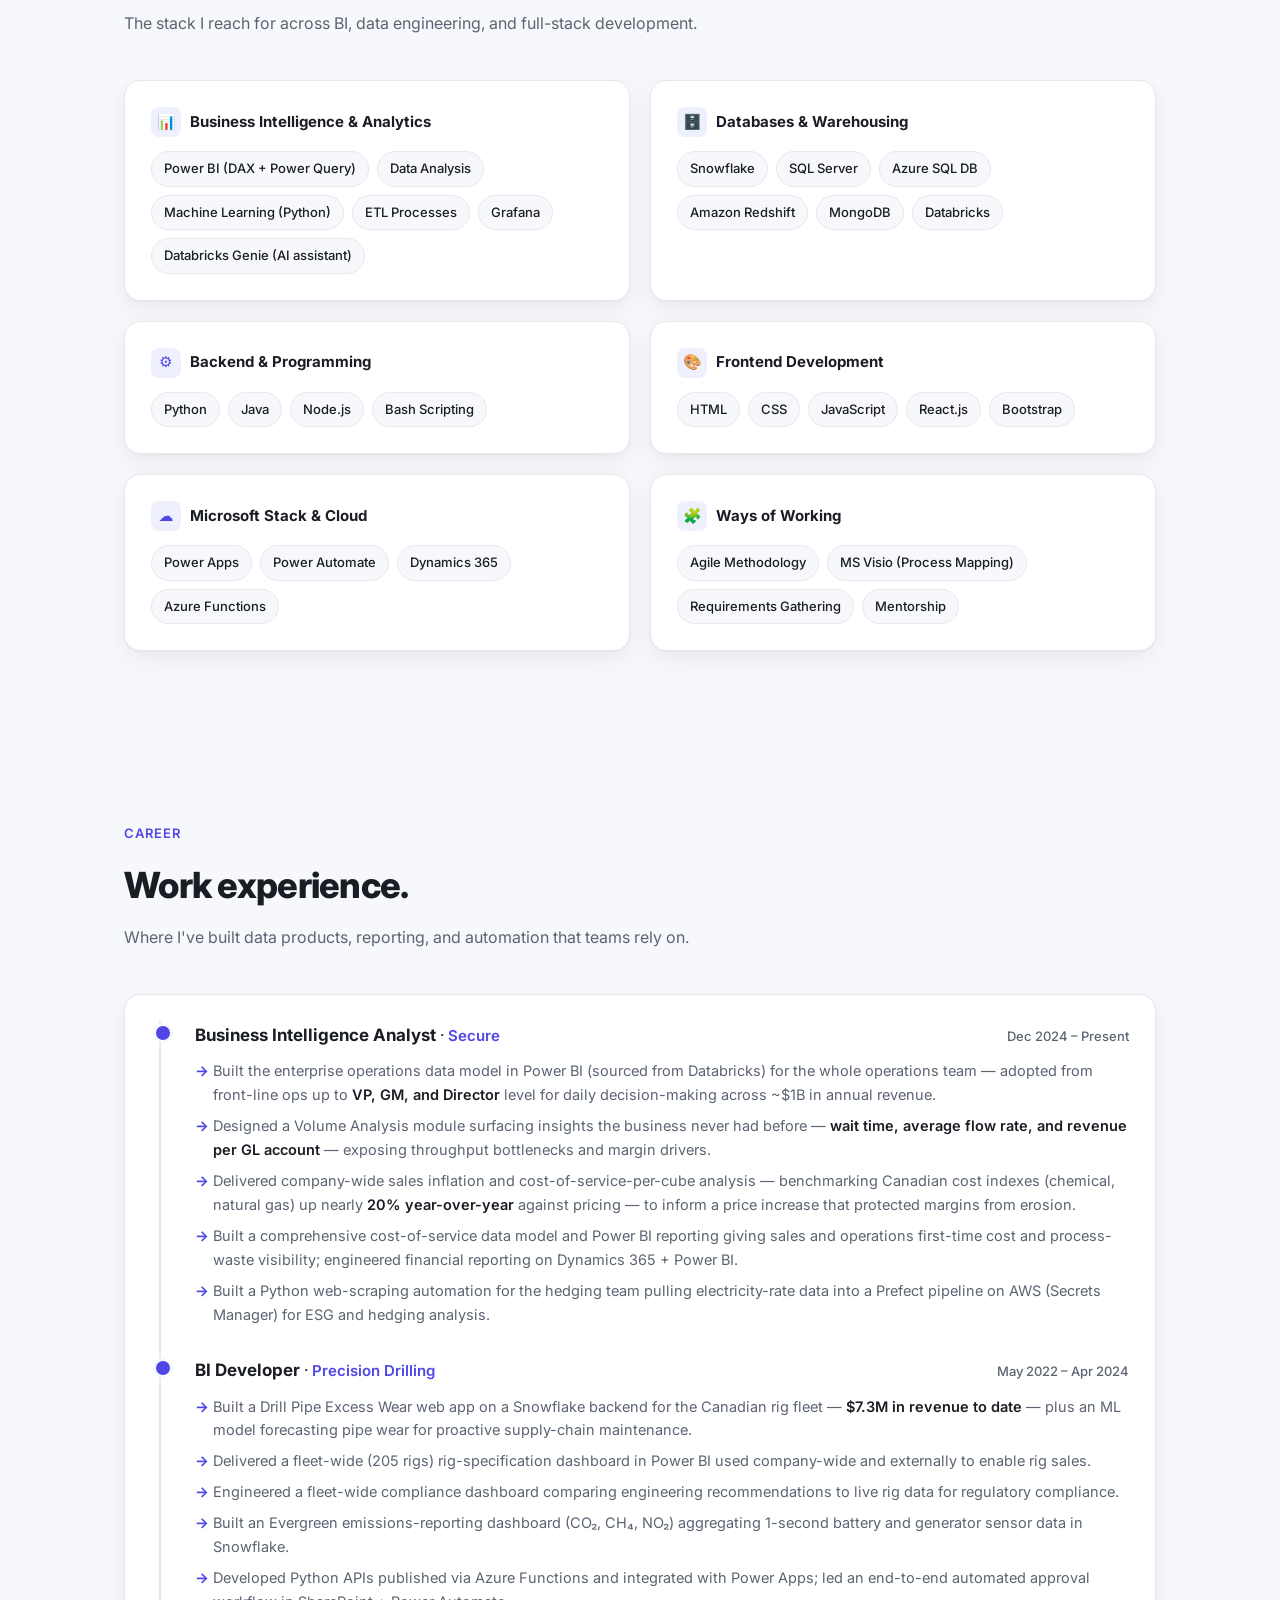
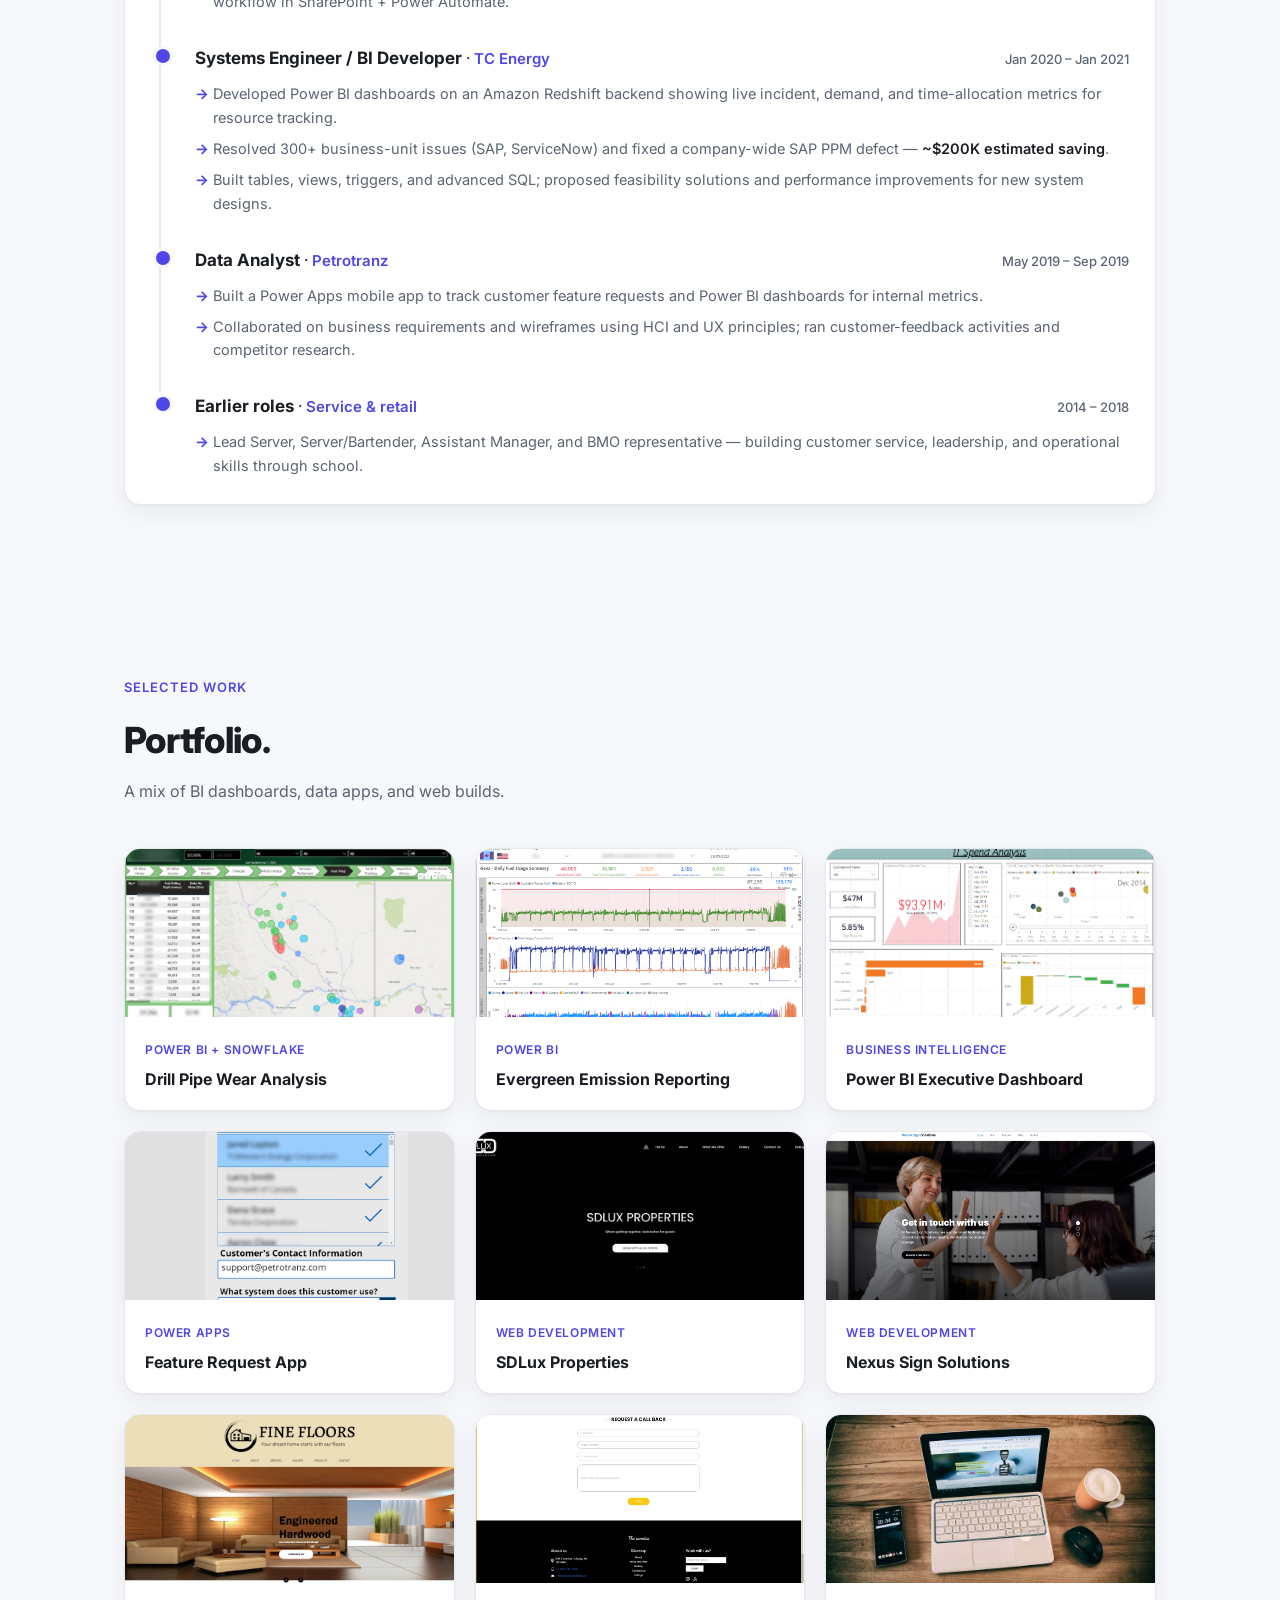
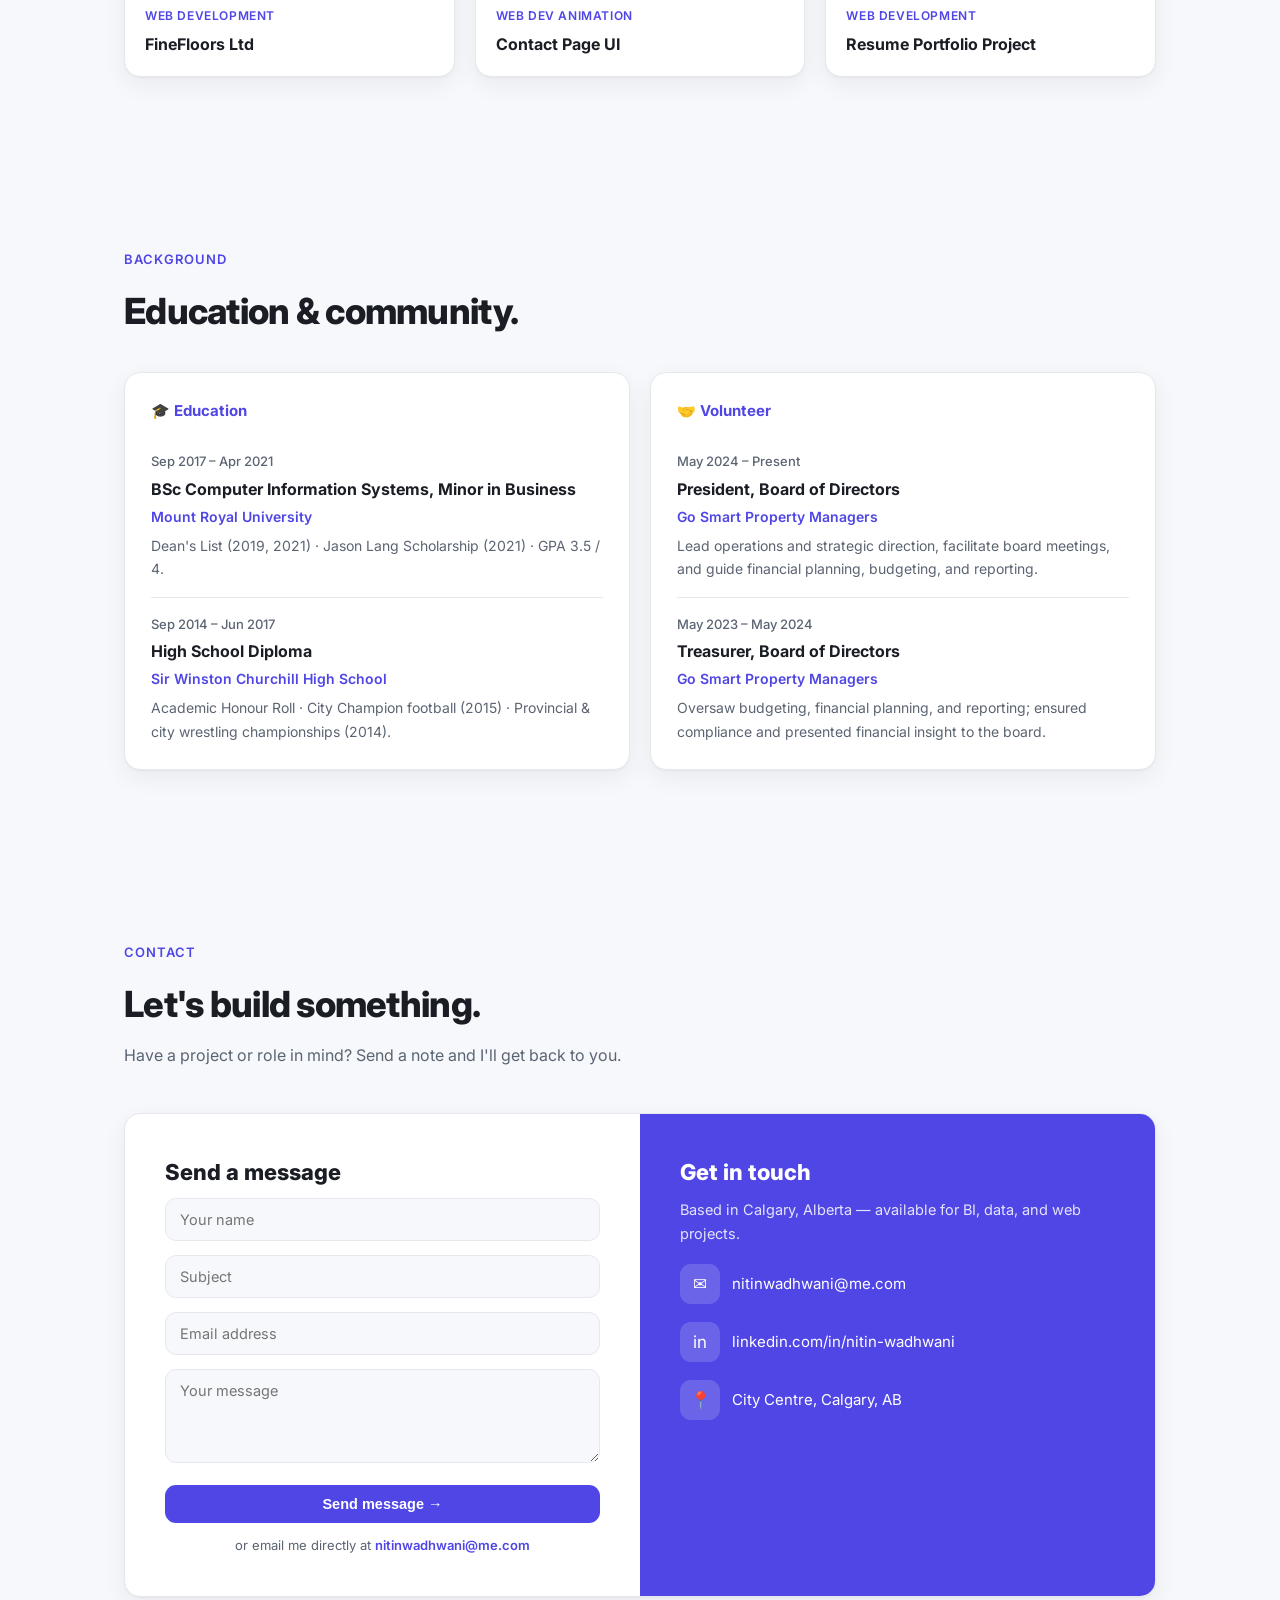
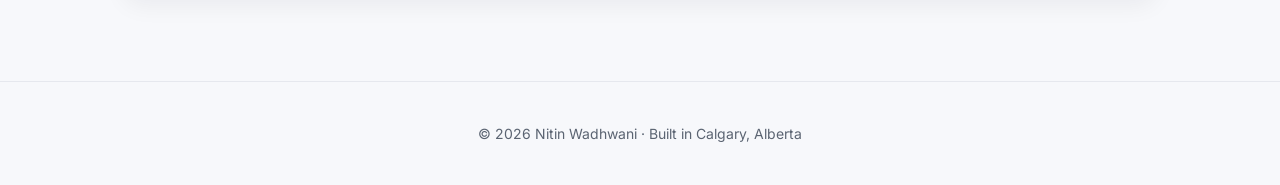
==== commit 292c33a8: "Update index.html" ====
--- a/index.html
+++ b/index.html
@@ -262,7 +262,6 @@
                 <div class="card reveal">
                     <div class="info-row"><span class="k">Education</span><span class="v">BSc Computer Information Systems</span></div>
                     <div class="info-row"><span class="k">Email</span><span class="v">nitinwadhwani@me.com</span></div>
-                    <div class="info-row"><span class="k">Phone</span><span class="v">+1 (403) 797-6221</span></div>
                     <div class="info-row"><span class="k">Based in</span><span class="v">Calgary, Alberta, Canada</span></div>
                     <div class="info-row"><span class="k">Languages</span><span class="v">English</span></div>
                 </div>
@@ -454,7 +453,6 @@
                     <h3>Get in touch</h3>
                     <p style="opacity:.85;font-size:14.5px;">Based in Calgary, Alberta — available for BI, data, and web projects.</p>
                     <div class="cline"><span class="ci">✉</span><a href="mailto:nitinwadhwani@me.com">nitinwadhwani@me.com</a></div>
-                    <div class="cline"><span class="ci">☎</span><a href="tel:+14037976221">+1 (403) 797-6221</a></div>
                     <div class="cline"><span class="ci">in</span><a href="https://www.linkedin.com/in/nitin-wadhwani" target="_blank">linkedin.com/in/nitin-wadhwani</a></div>
                     <div class="cline"><span class="ci">📍</span><span>City Centre, Calgary, AB</span></div>
                 </div>
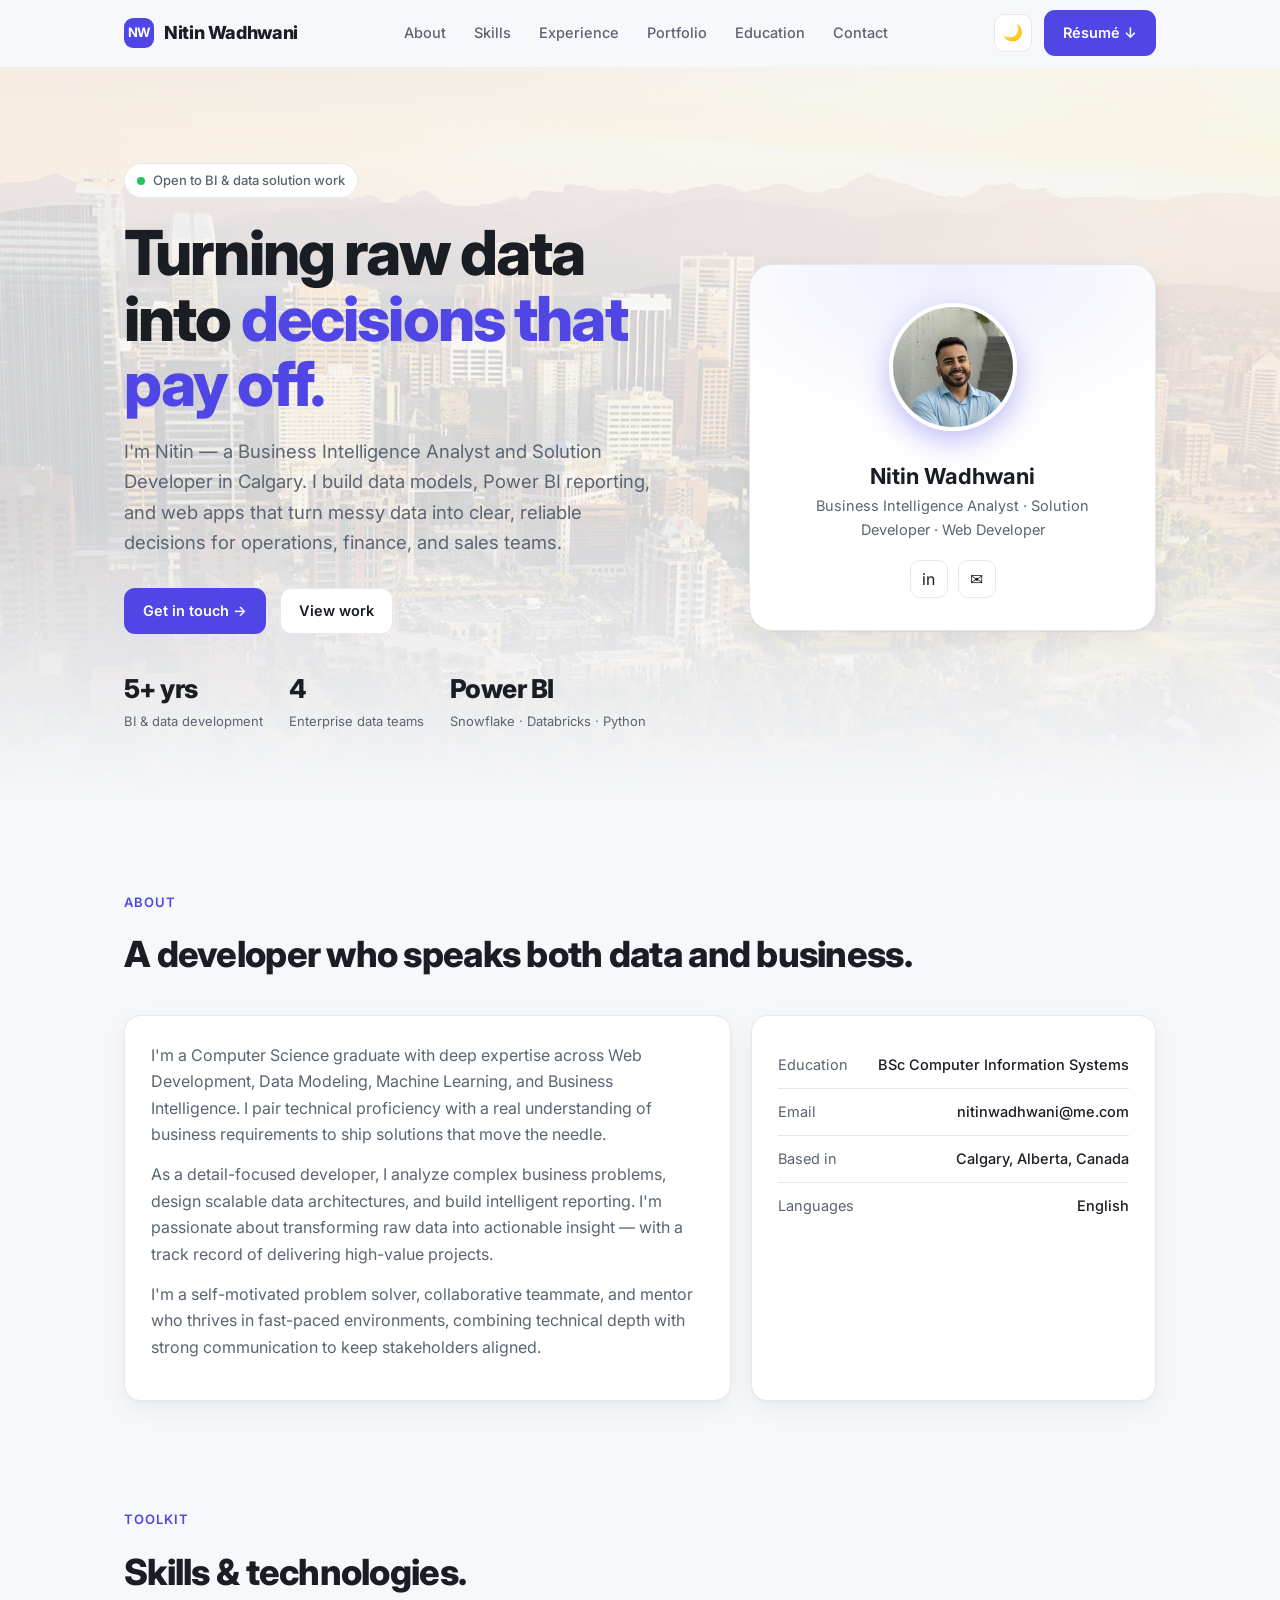
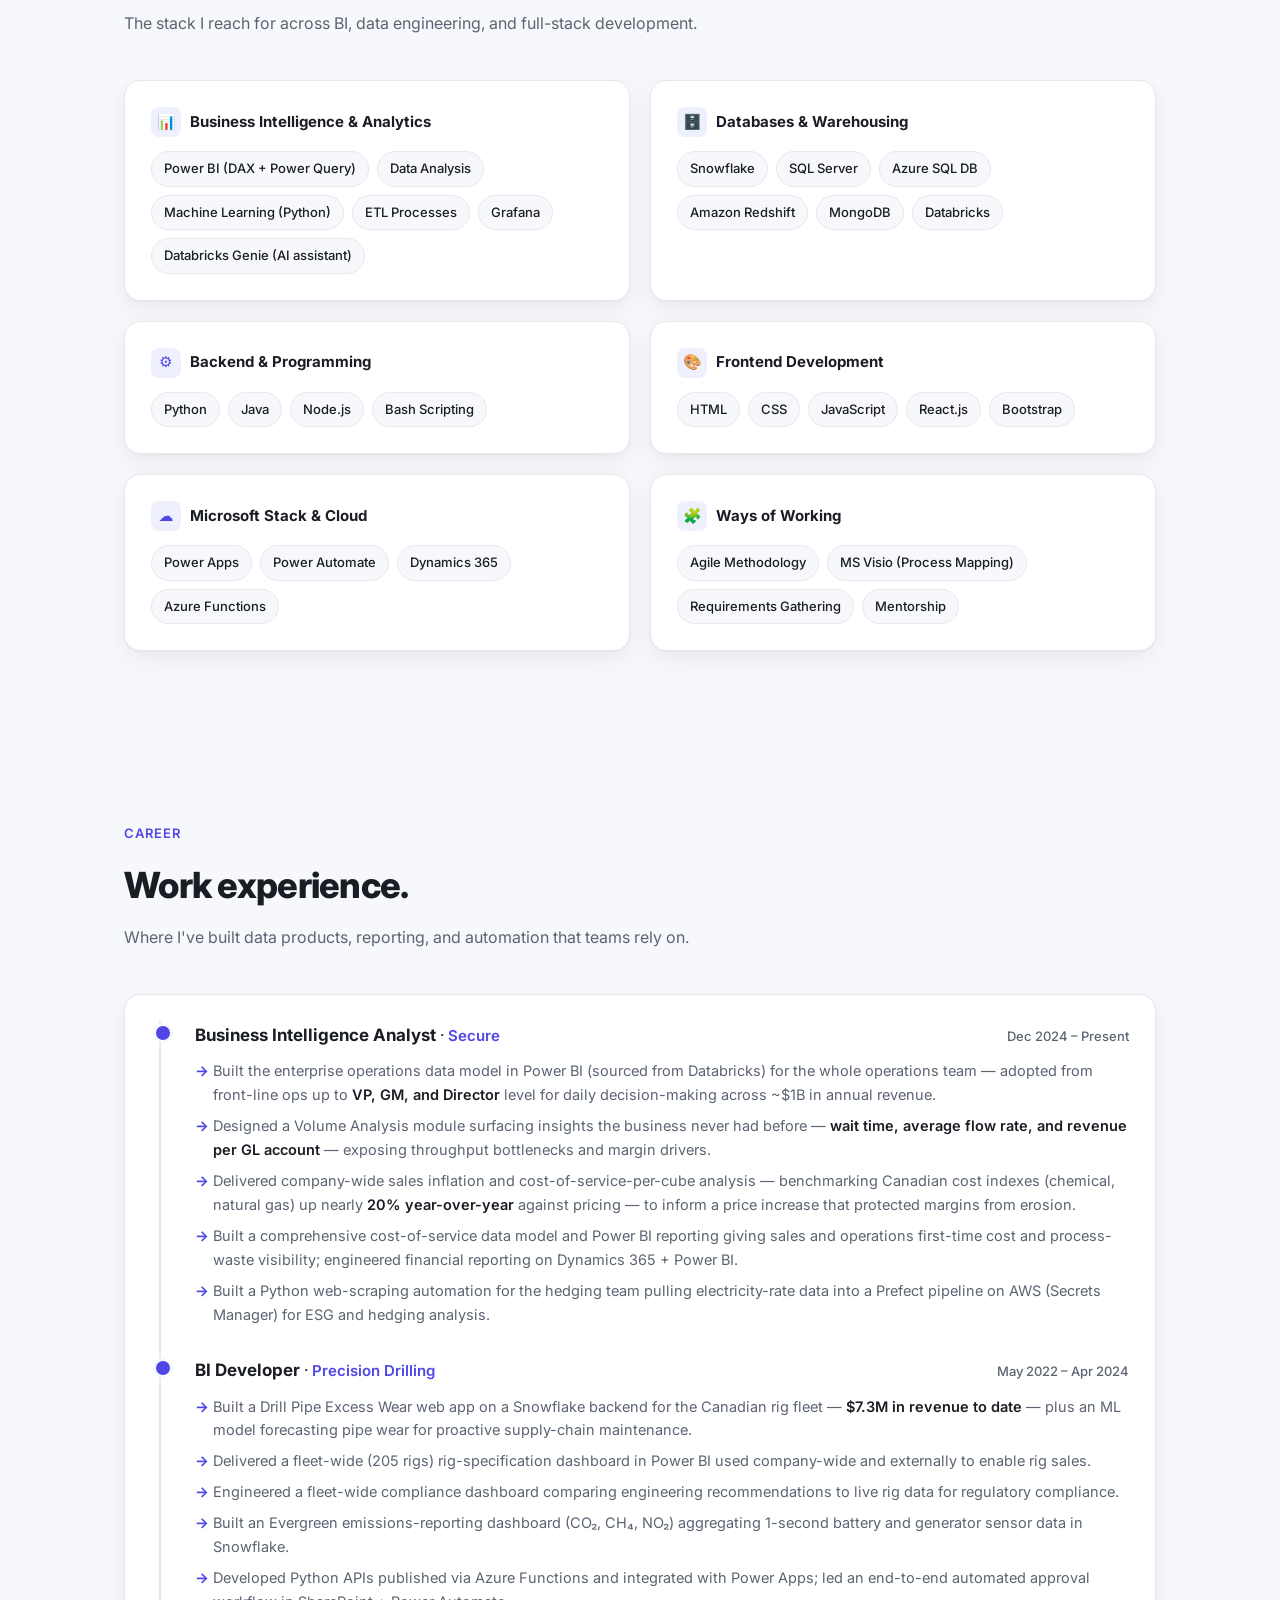
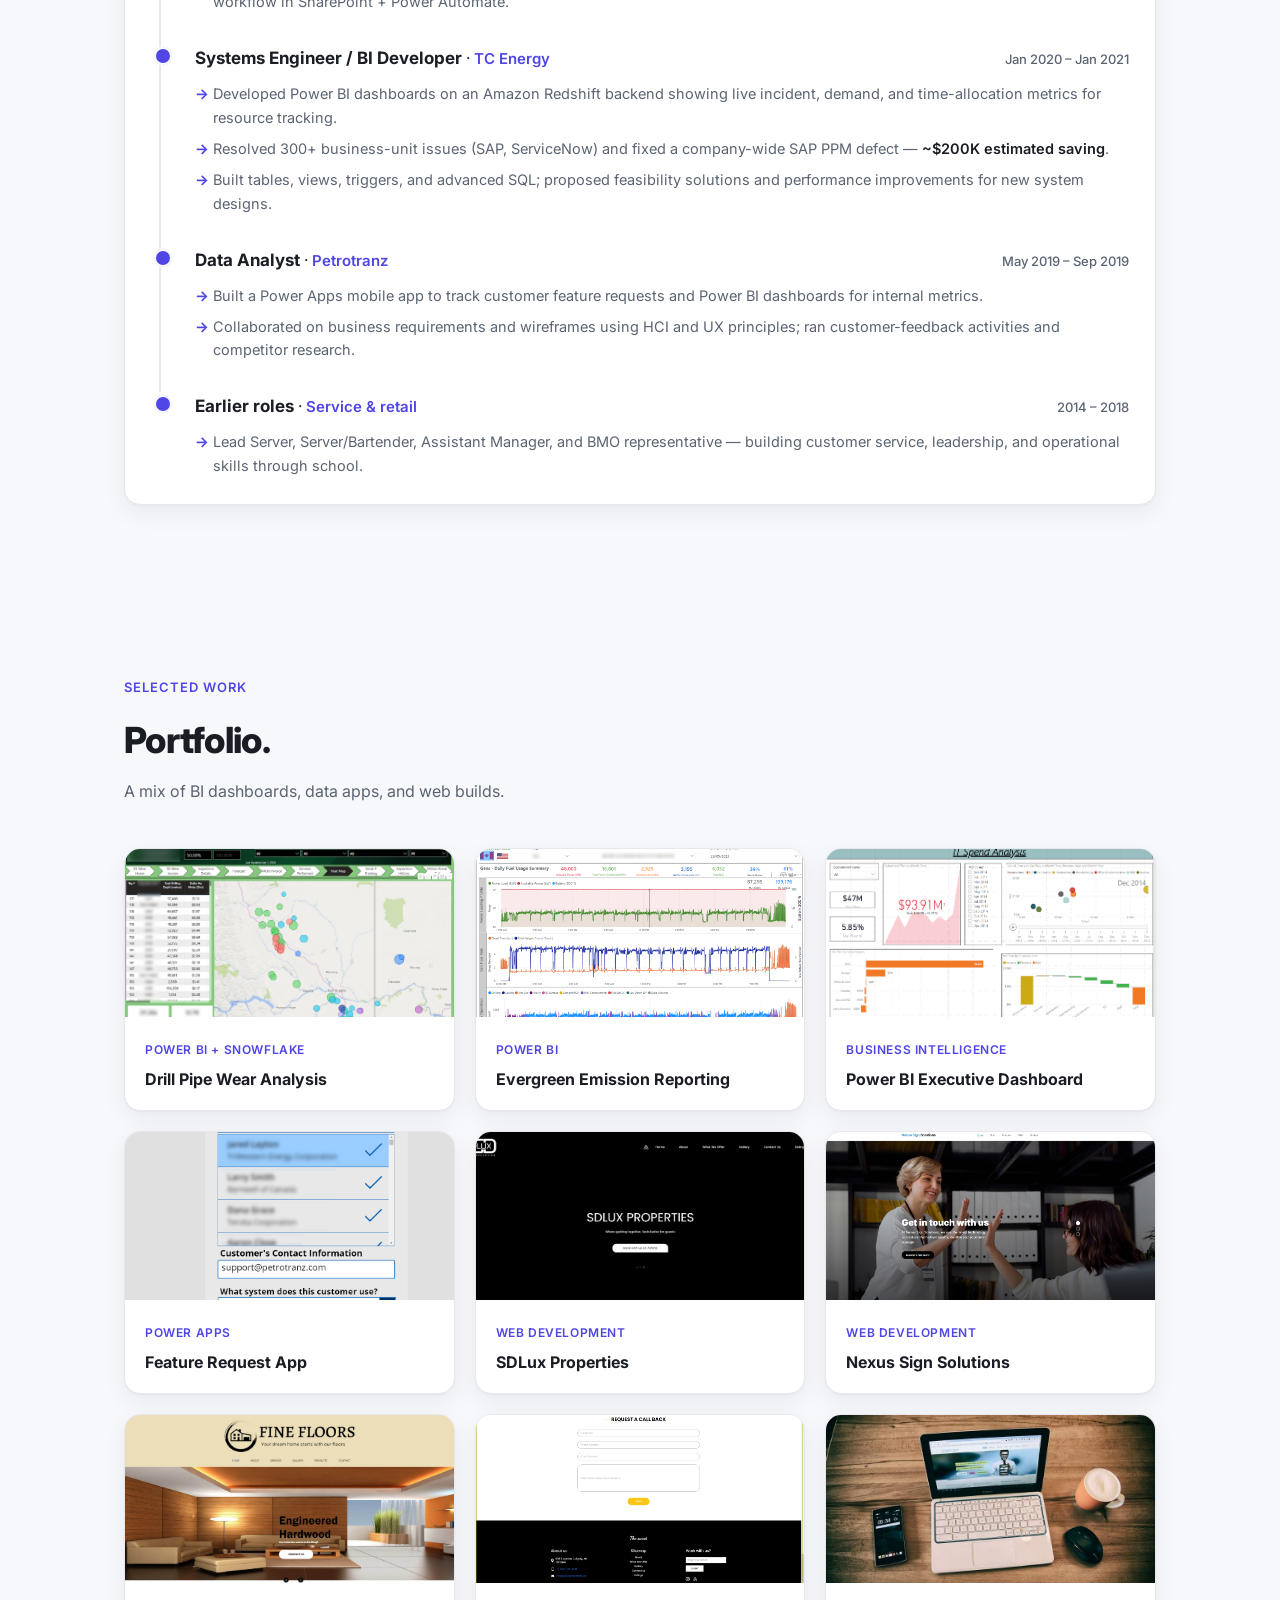
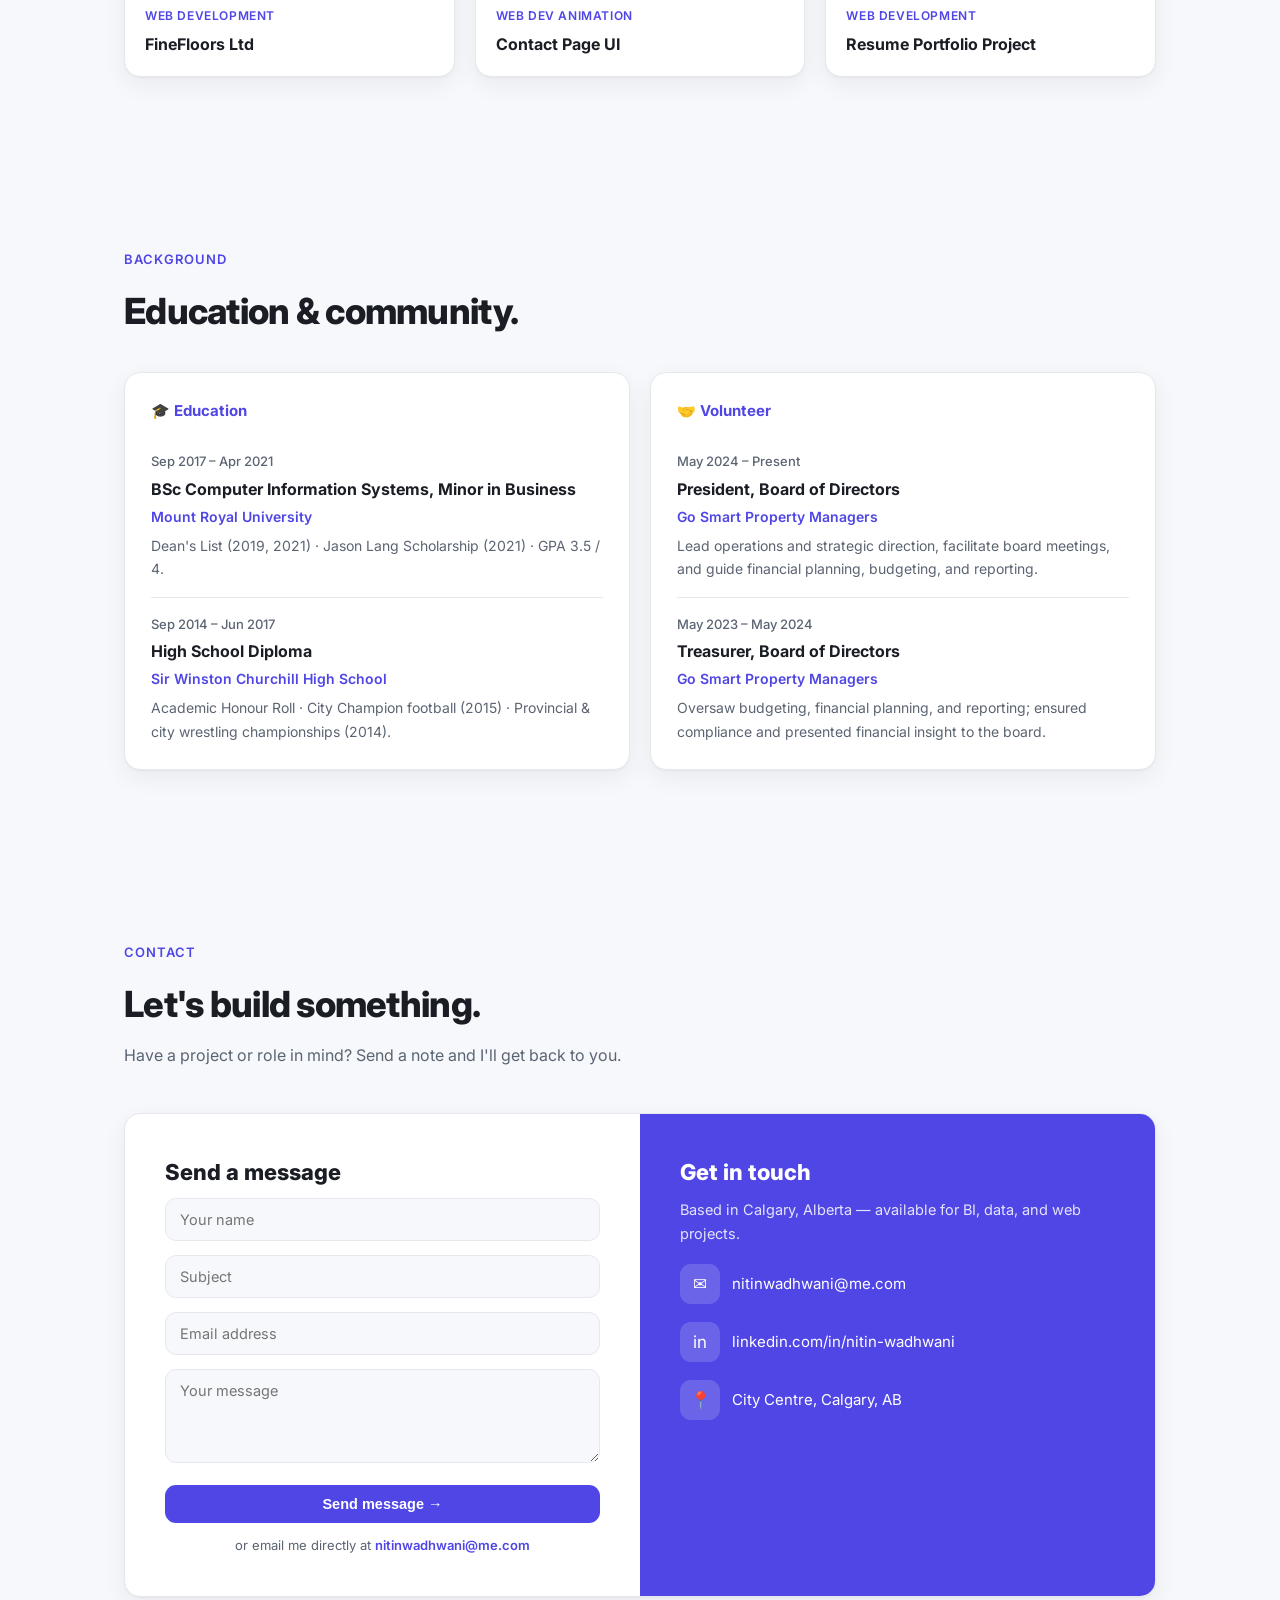
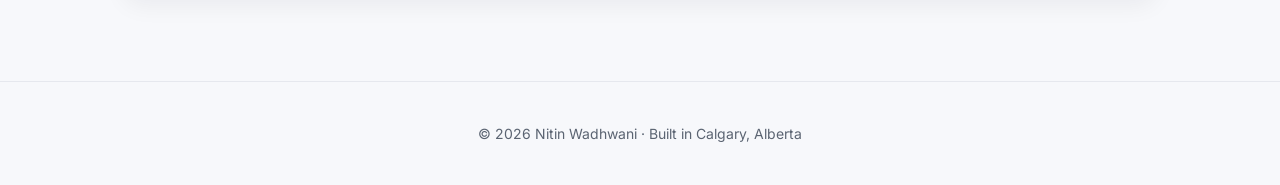
==== commit c2437286: "Update index.html" ====
--- a/index.html
+++ b/index.html
@@ -4,8 +4,8 @@
 <head>
     <meta charset="UTF-8">
     <meta name="viewport" content="width=device-width, initial-scale=1">
-    <title>Nitin Wadhwani — Business Intelligence Developer &amp; Solution Developer</title>
-    <meta name="description" content="Nitin Wadhwani — Business Intelligence Developer, Solution Developer, and Web Developer based in Calgary, Alberta." />
+    <title>Nitin Wadhwani — Business Intelligence Analyst &amp; Solution Developer</title>
+    <meta name="description" content="Nitin Wadhwani — Business Intelligence Analyst, Solution Developer, and Web Developer based in Calgary, Alberta." />
     <link rel="preconnect" href="https://fonts.googleapis.com">
     <link rel="preconnect" href="https://fonts.gstatic.com" crossorigin>
     <link href="https://fonts.googleapis.com/css2?family=Inter:wght@400;500;600;700;800&display=swap" rel="stylesheet">
@@ -226,7 +226,7 @@
             <div>
                 <span class="avail"><span class="pulse"></span> Open to BI &amp; data solution work</span>
                 <h1>Turning raw data into <span class="grad">decisions that pay off.</span></h1>
-                <p class="lead">I'm Nitin — a Business Intelligence Developer and Solution Developer in Calgary. I build data models, Power BI reporting, and web apps that turn messy data into clear, reliable decisions for operations, finance, and sales teams.</p>
+                <p class="lead">I'm Nitin — a Business Intelligence Analyst and Solution Developer in Calgary. I build data models, Power BI reporting, and web apps that turn messy data into clear, reliable decisions for operations, finance, and sales teams.</p>
                 <div class="hero-cta">
                     <a href="#contact" class="btn btn-primary">Get in touch →</a>
                     <a href="#portfolio" class="btn btn-ghost">View work</a>
@@ -240,7 +240,7 @@
             <div class="avatar-card">
                 <img class="monogram" src="images/profile_pic.jpg" alt="Nitin Wadhwani">
                 <h3>Nitin Wadhwani</h3>
-                <div class="role">BI Developer · Solution Developer · Web Developer</div>
+                <div class="role">Business Intelligence Analyst · Solution Developer · Web Developer</div>
                 <div class="socials">
                     <a class="icon-btn" href="https://www.linkedin.com/in/nitin-wadhwani" target="_blank" aria-label="LinkedIn">in</a>
                     <a class="icon-btn" href="mailto:nitinwadhwani@me.com" aria-label="Email">✉</a>
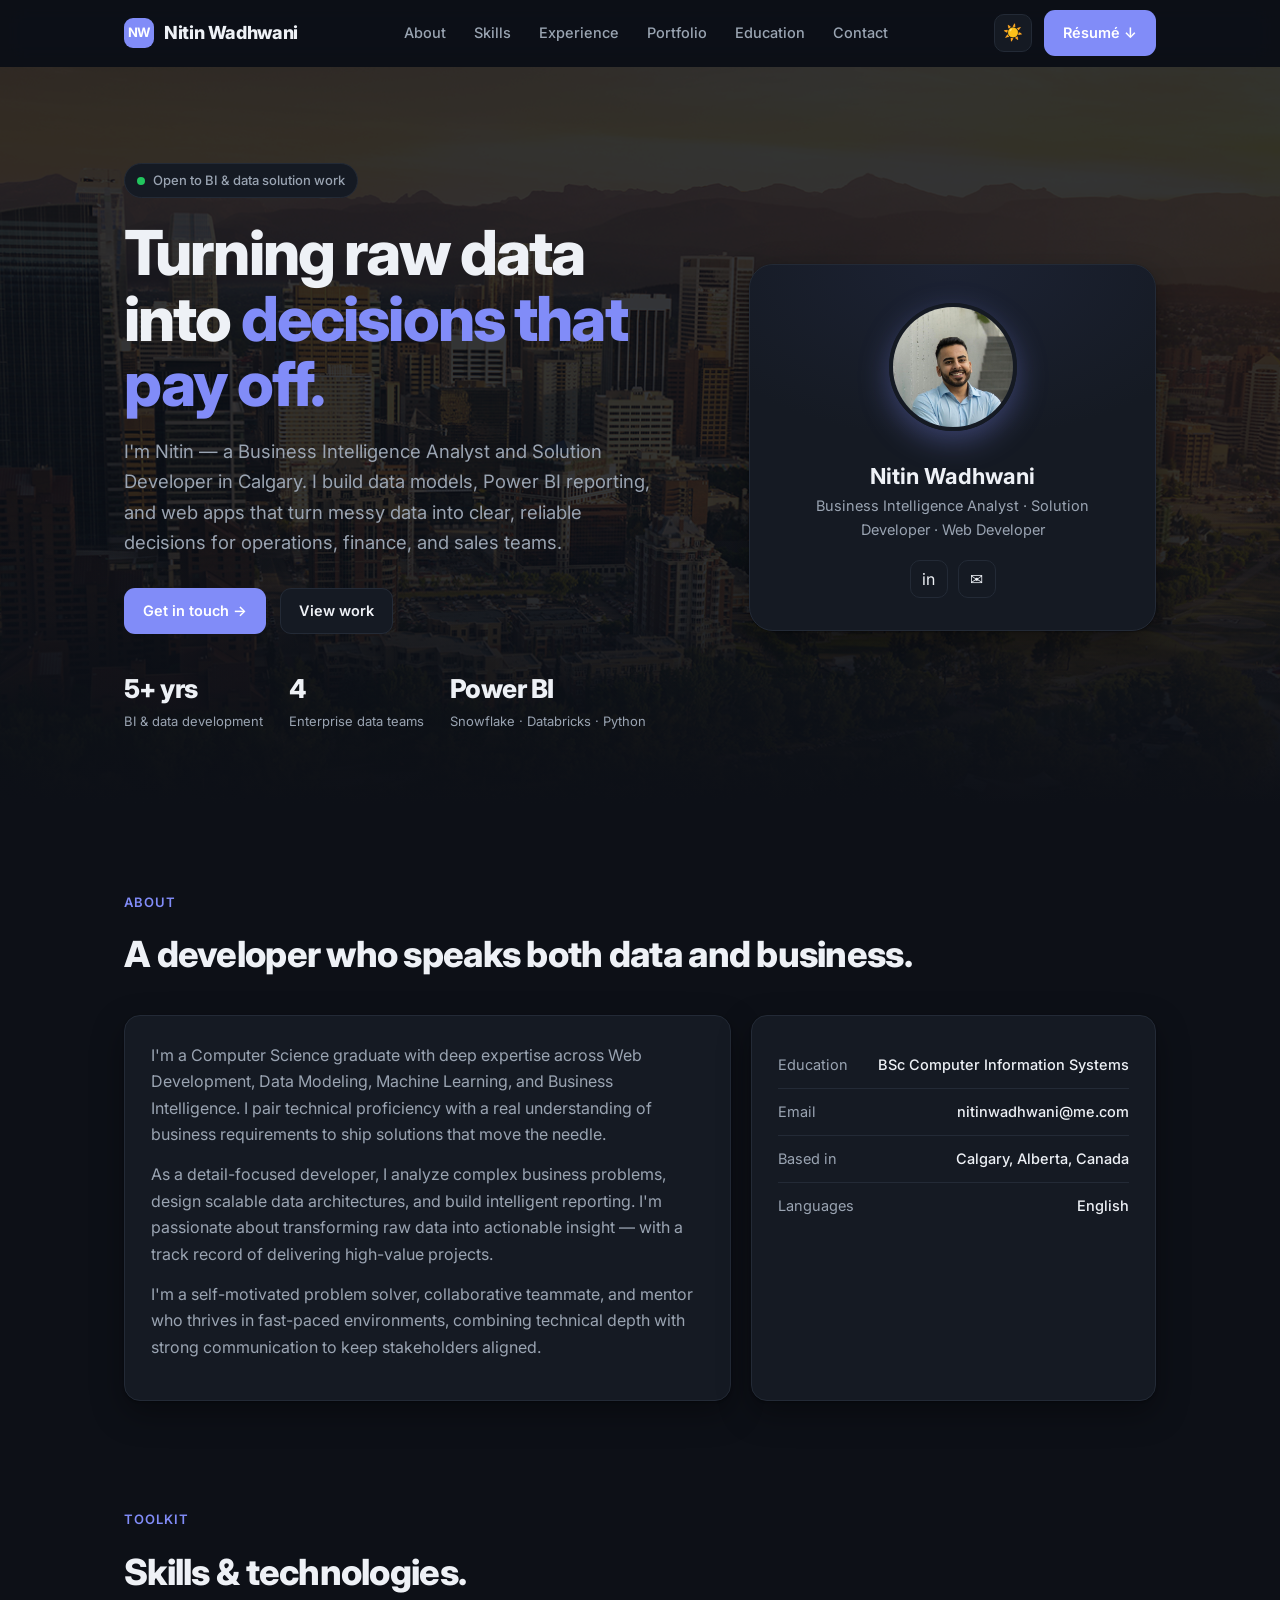
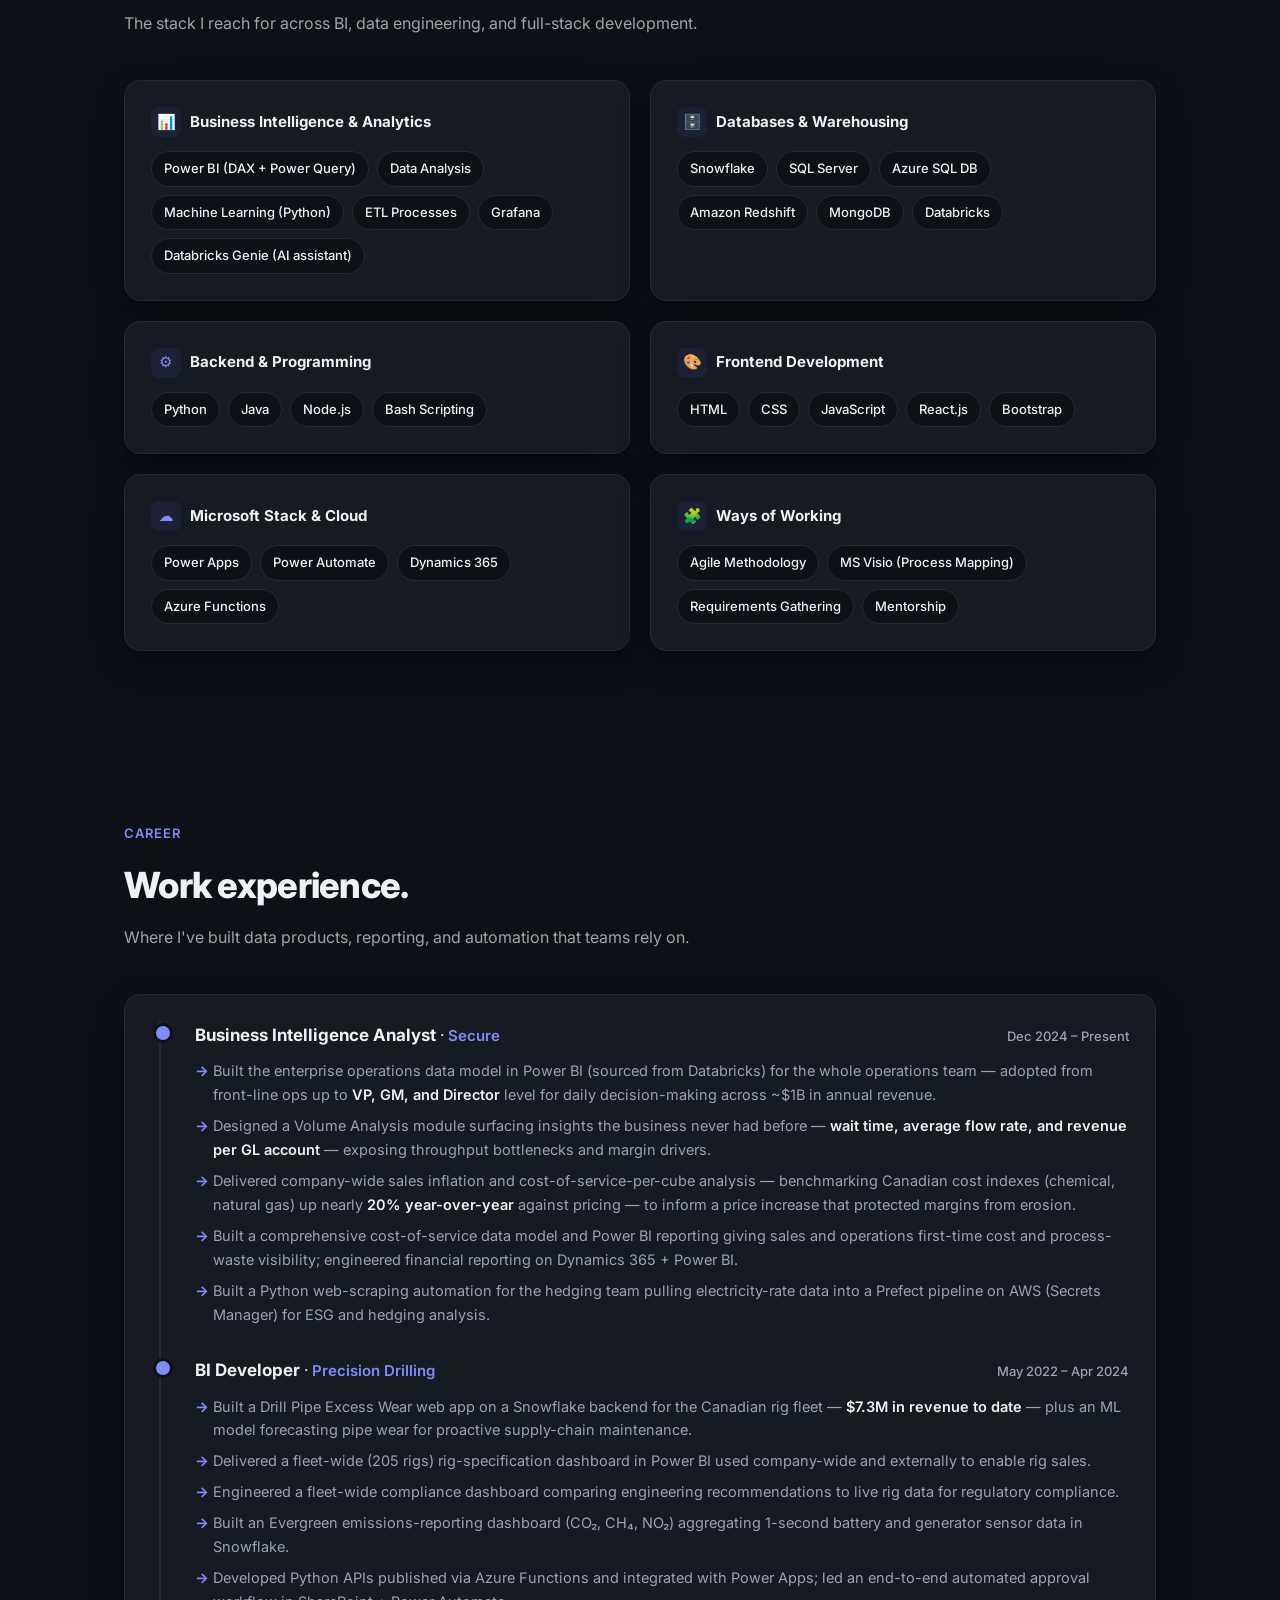
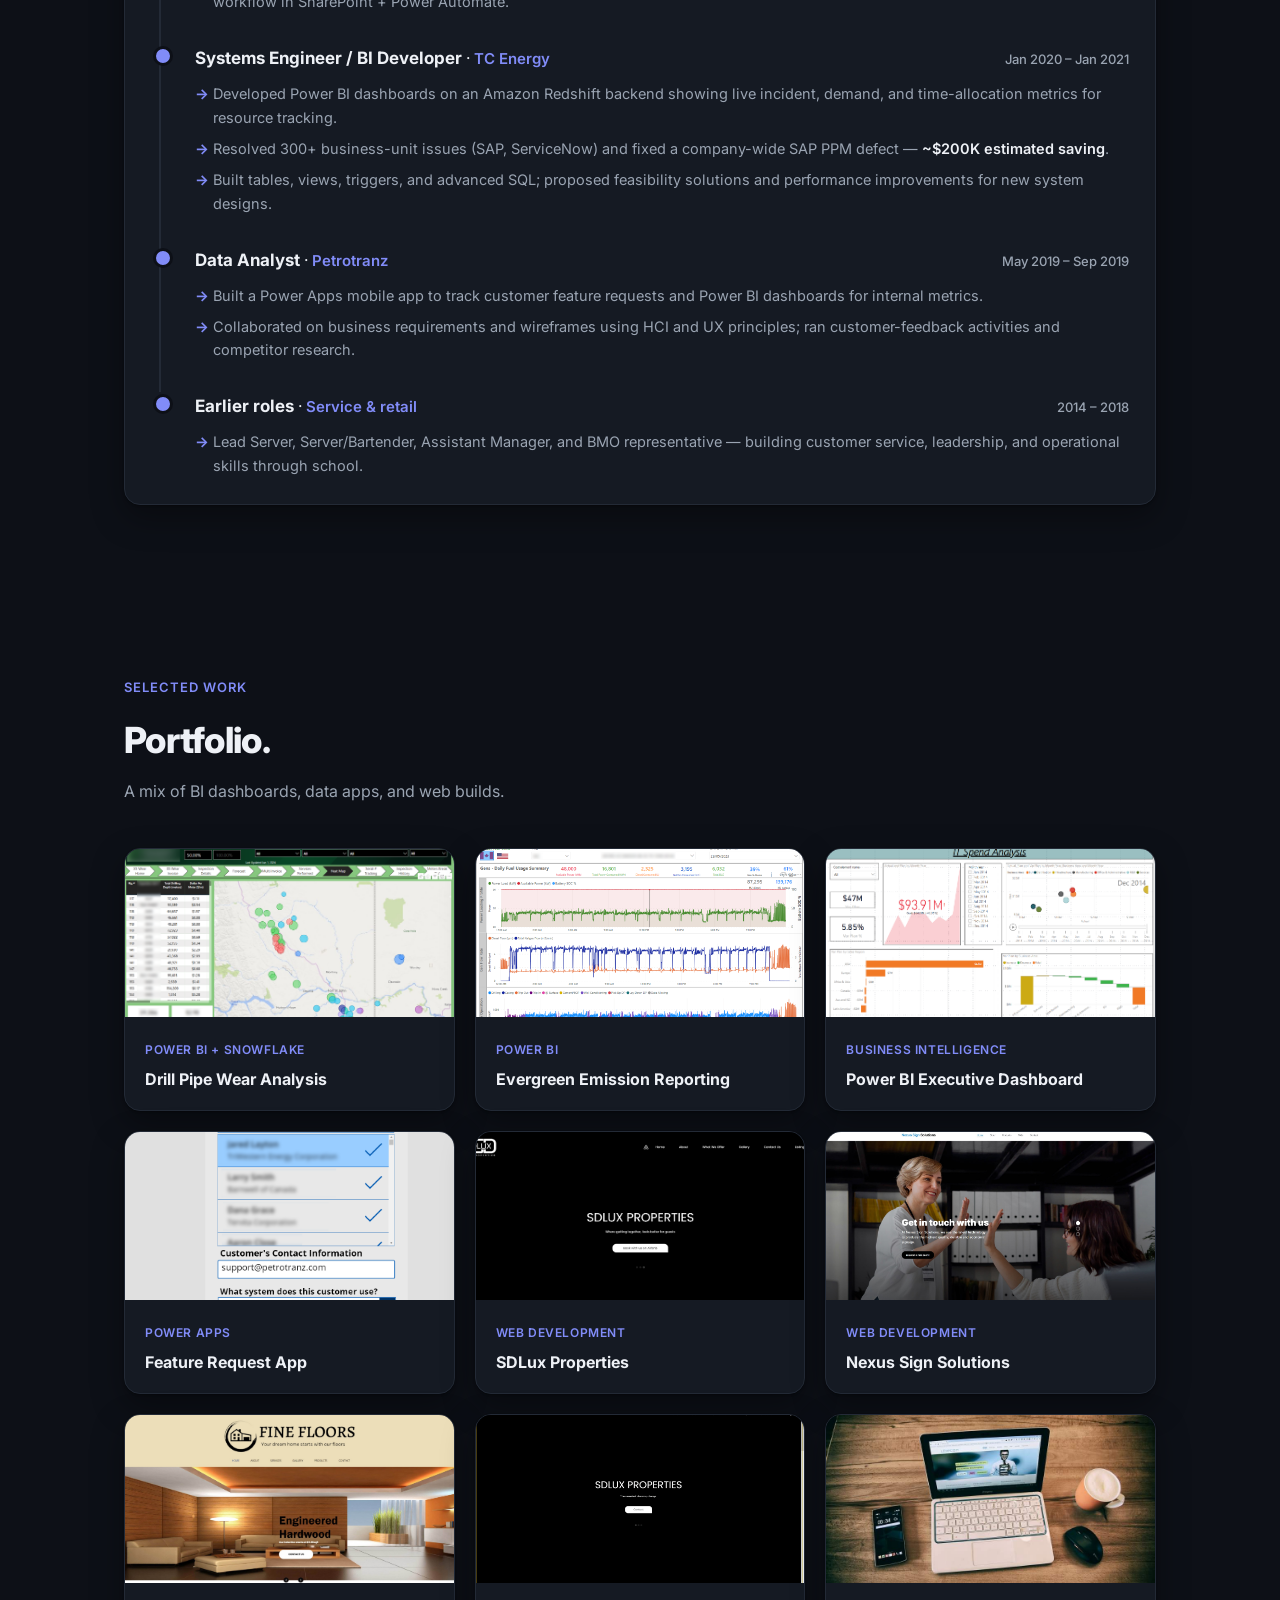
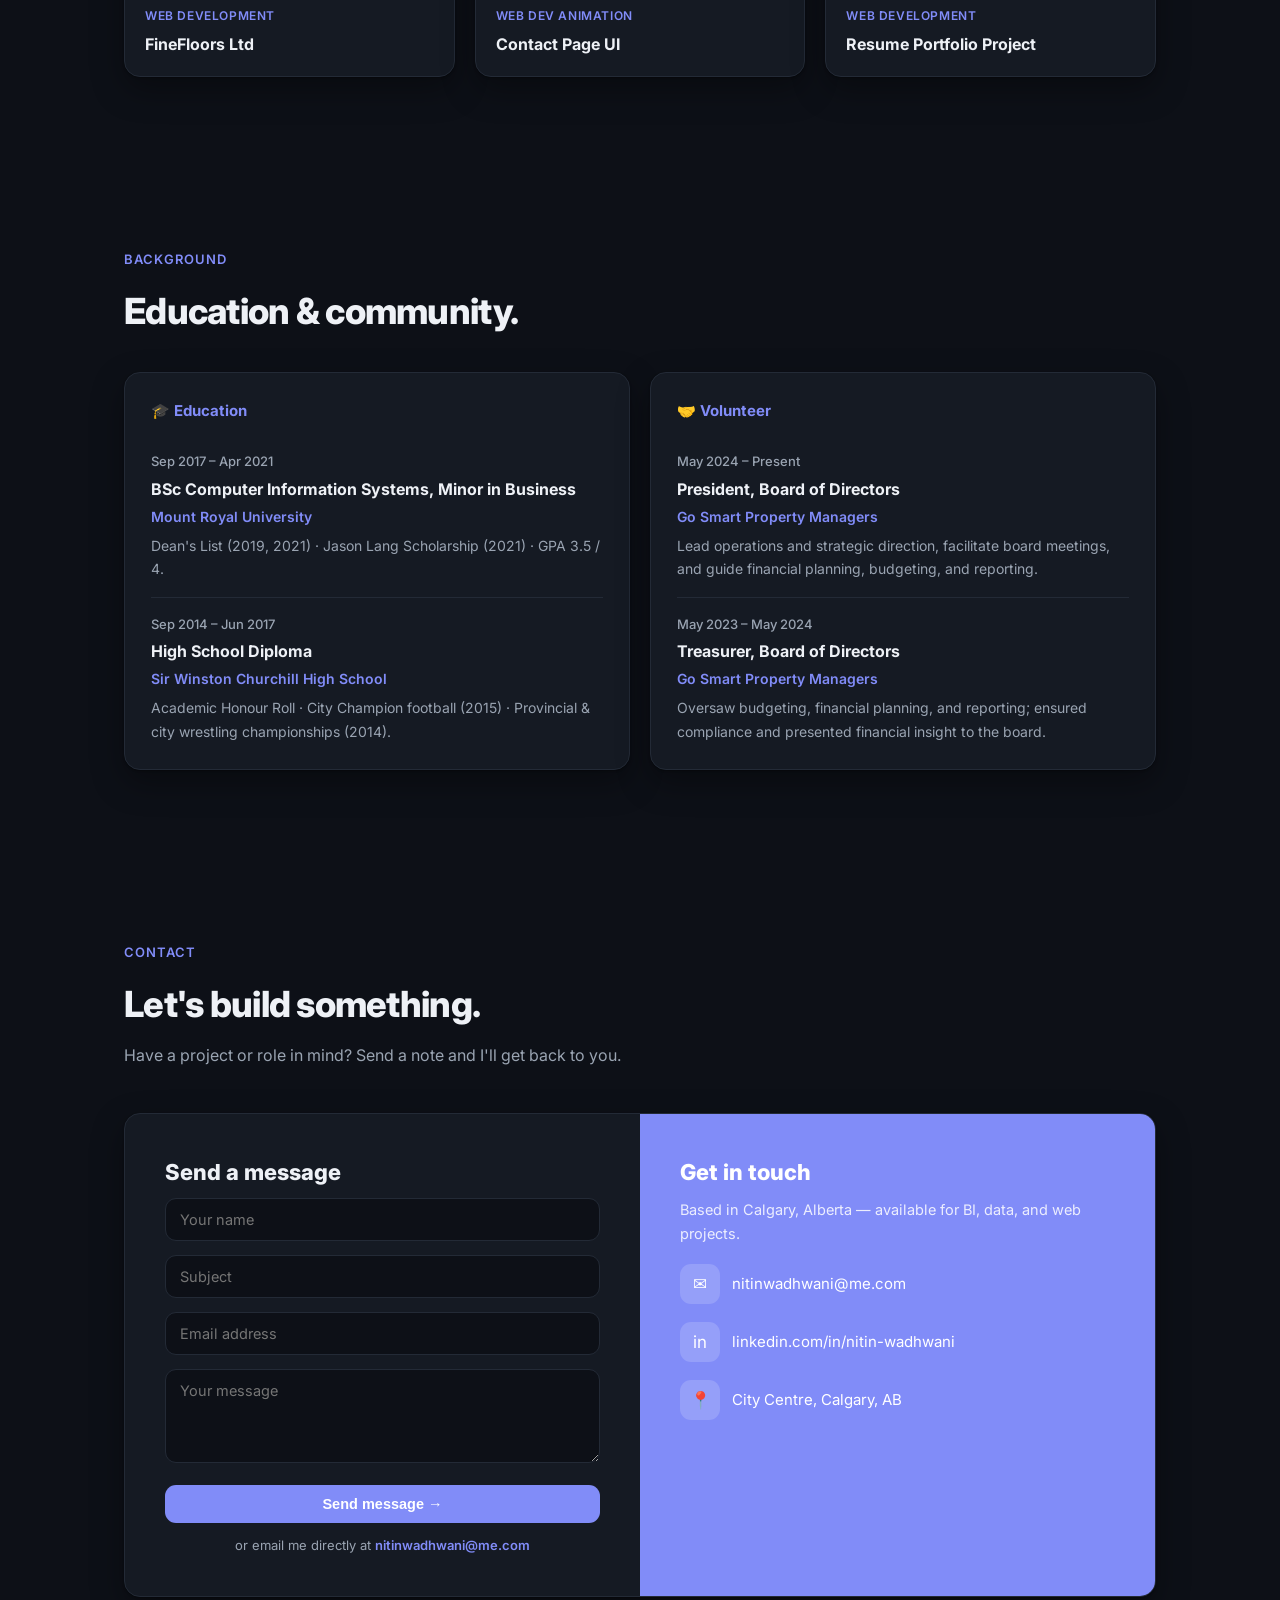
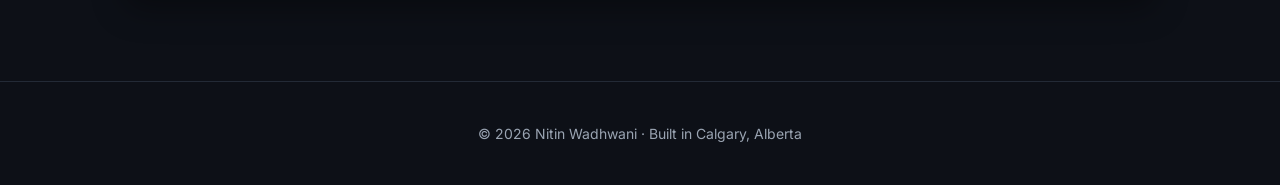
==== commit 1aa20a8d: "Update index.html" ====
--- a/index.html
+++ b/index.html
@@ -1,5 +1,5 @@
 <!DOCTYPE html>
-<html lang="en-US">
+<html lang="en-US" data-theme="dark">
 
 <head>
     <meta charset="UTF-8">
@@ -214,7 +214,7 @@
                 <a href="#contact">Contact</a>
             </div>
             <div class="nav-actions">
-                <button class="icon-btn" id="themeToggle" aria-label="Toggle theme">🌙</button>
+                <button class="icon-btn" id="themeToggle" aria-label="Toggle theme">☀️</button>
                 <a href="Resume_Aug2026.html" target="_blank" class="btn btn-primary">Résumé ↓</a>
             </div>
         </div>
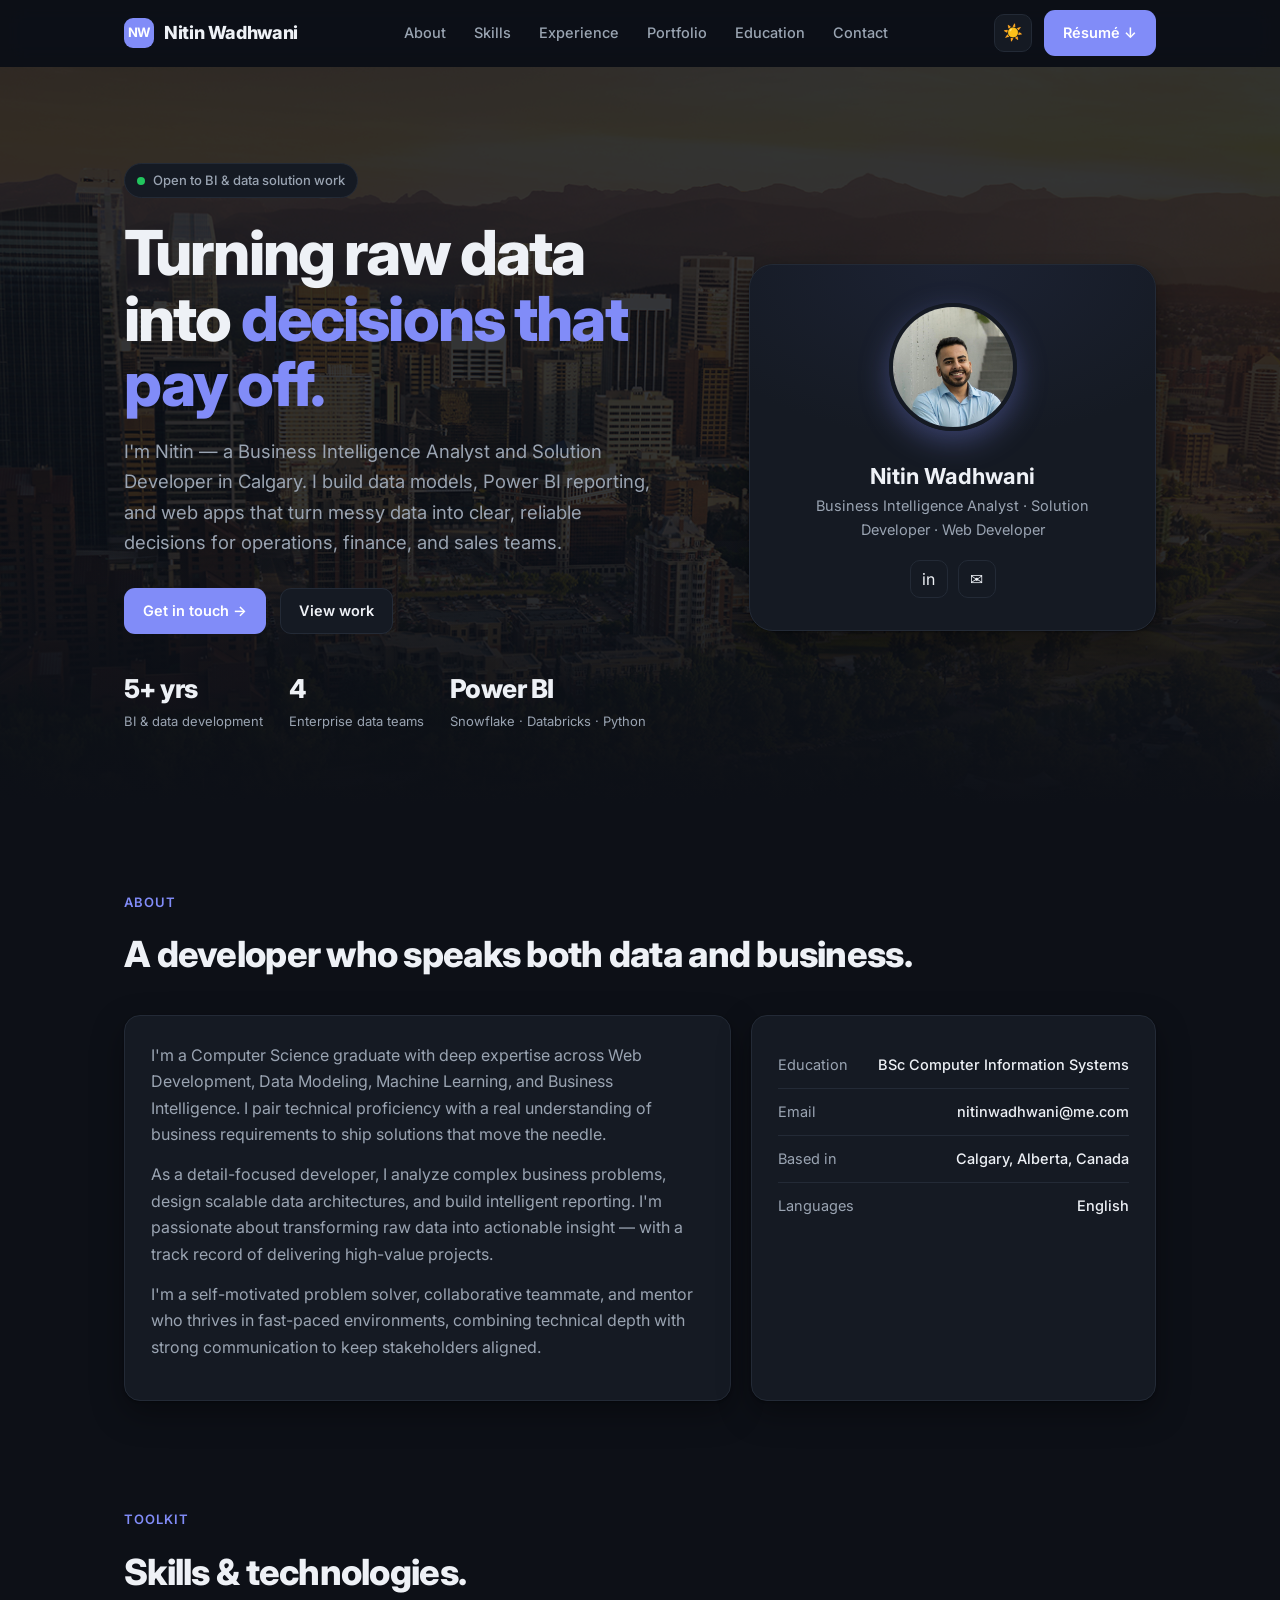
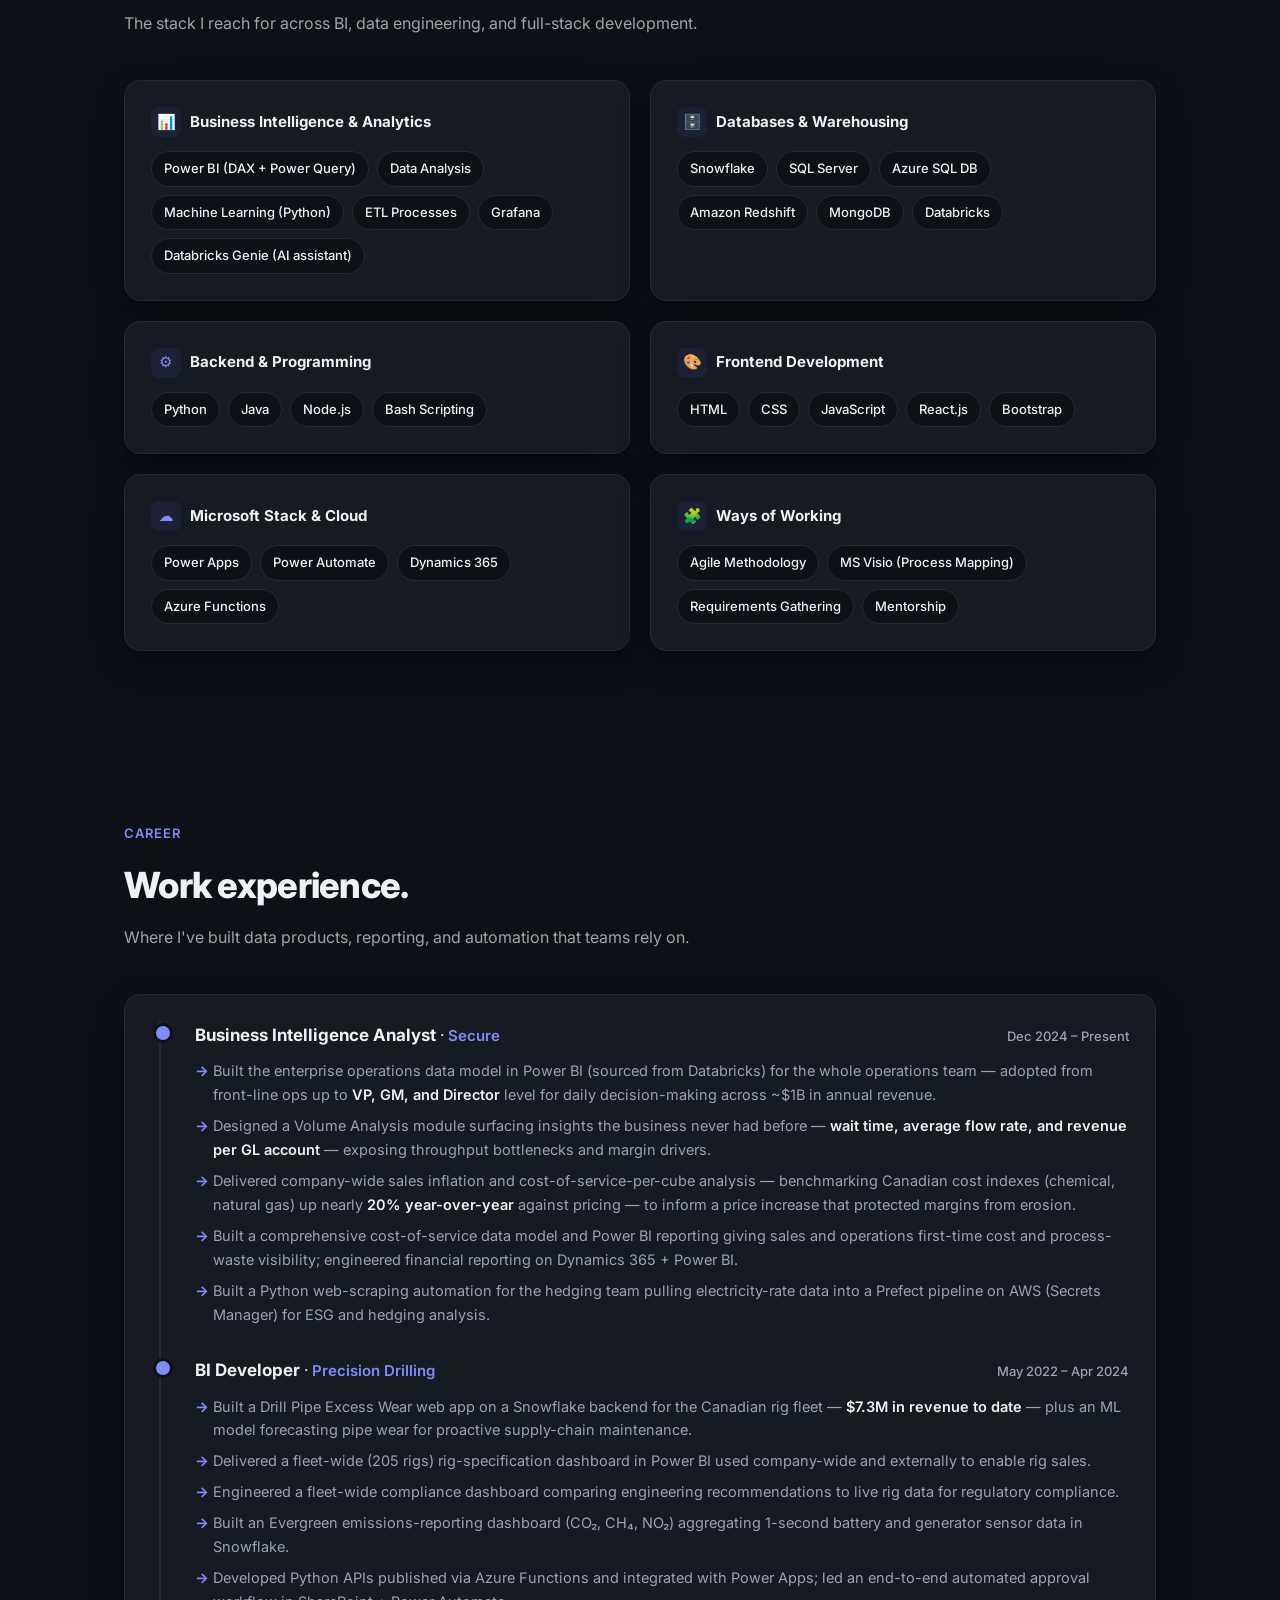
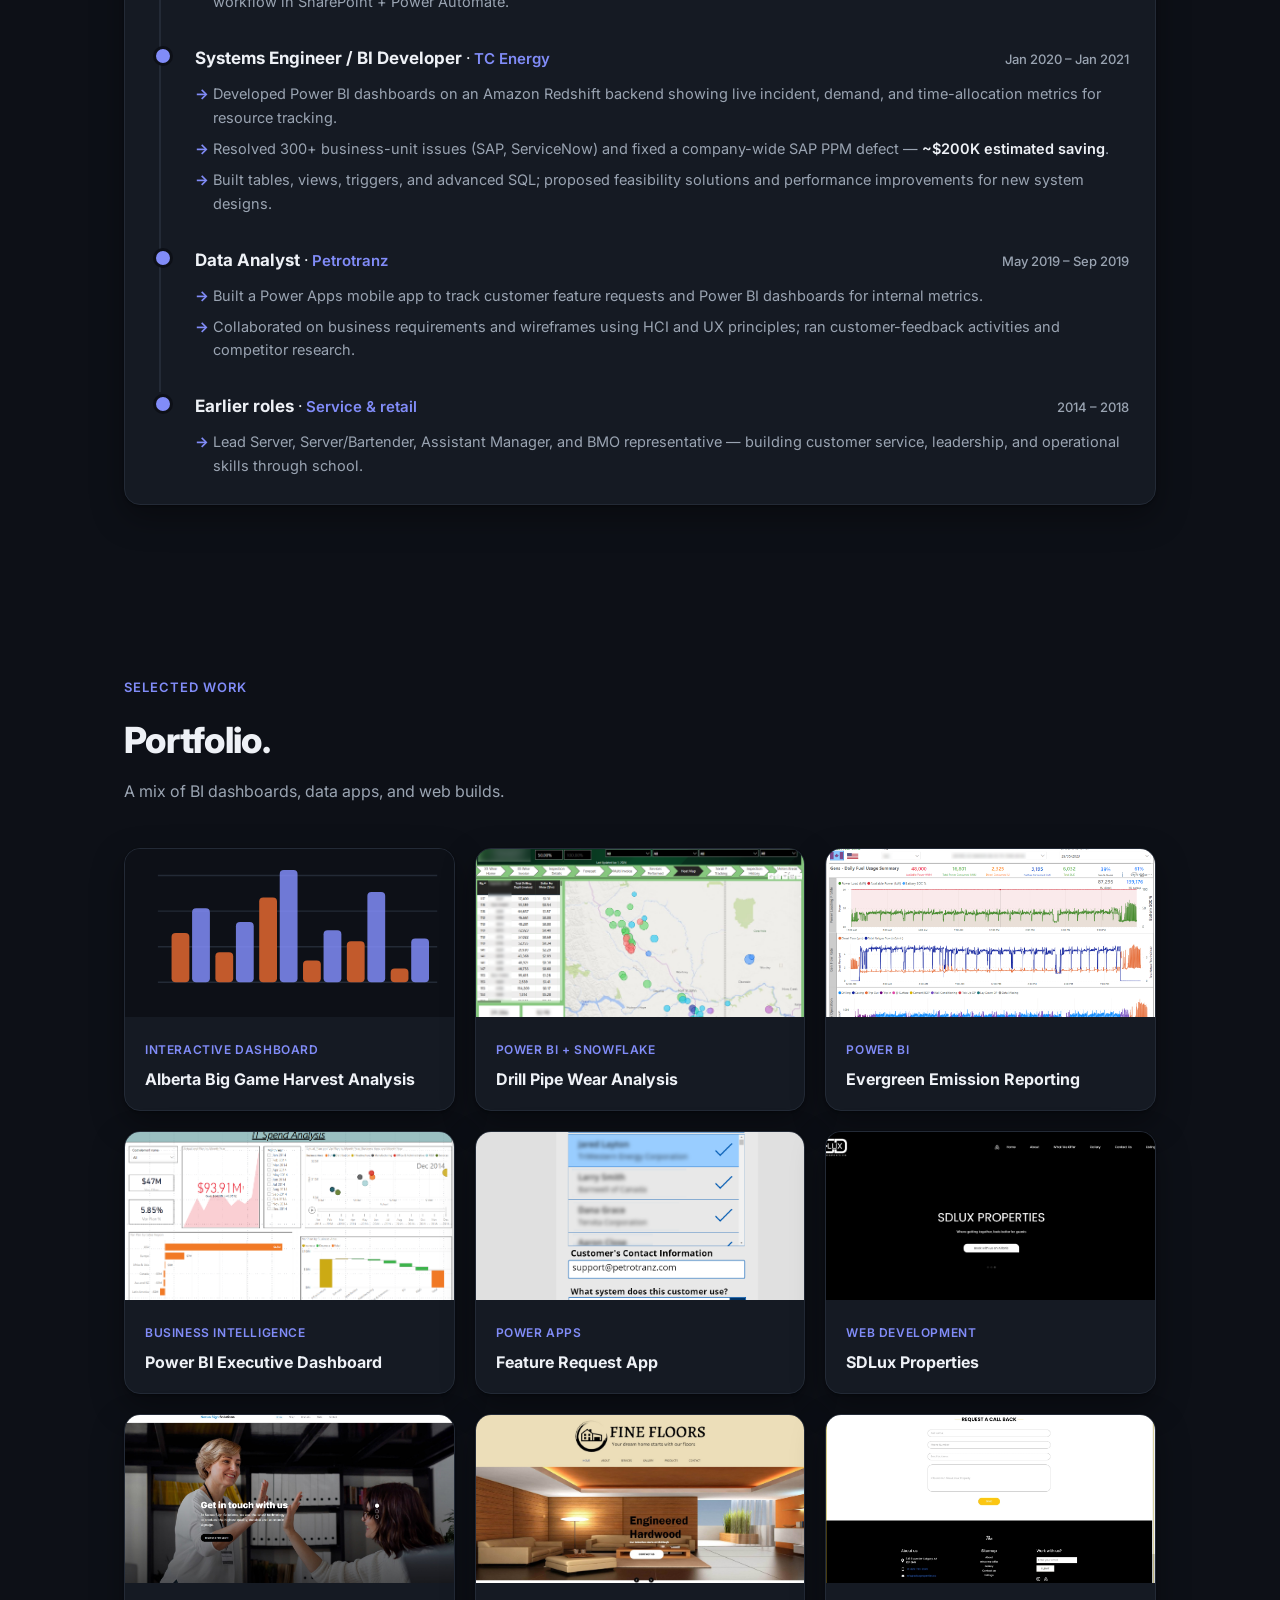
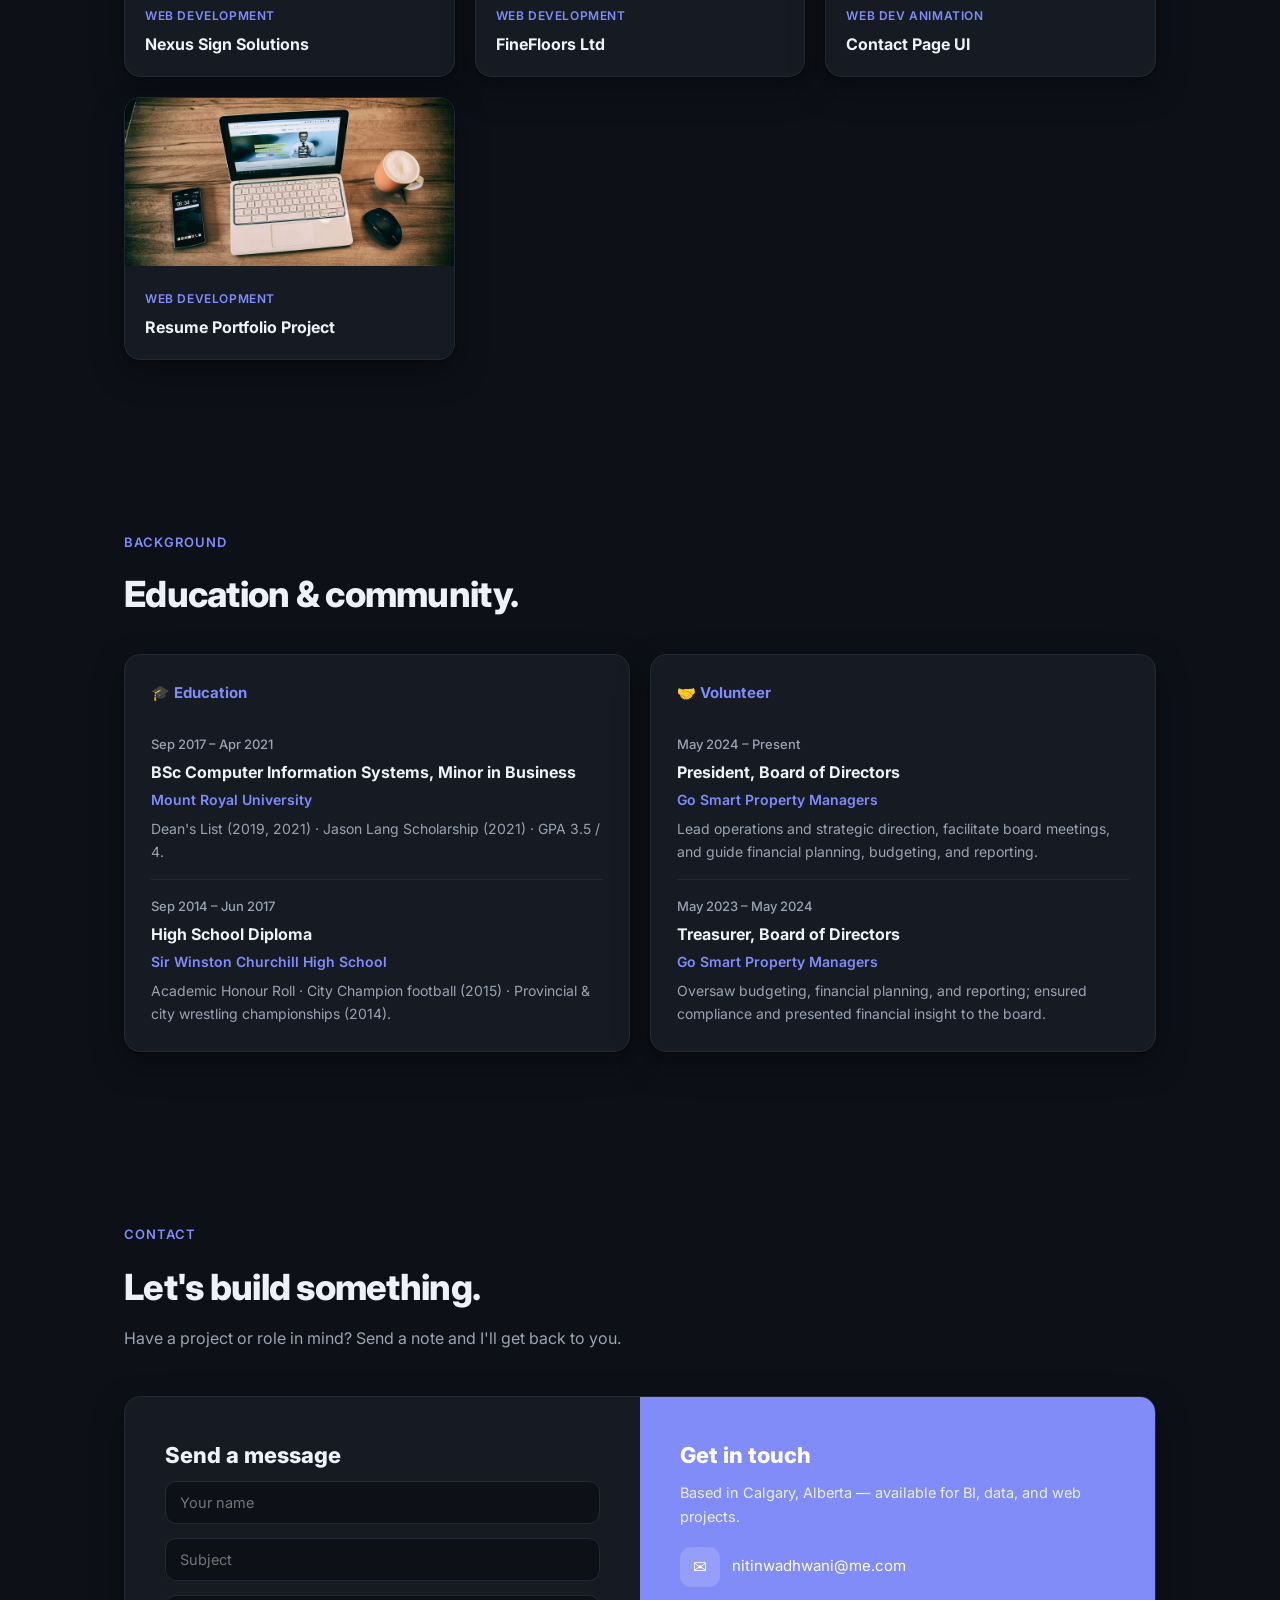
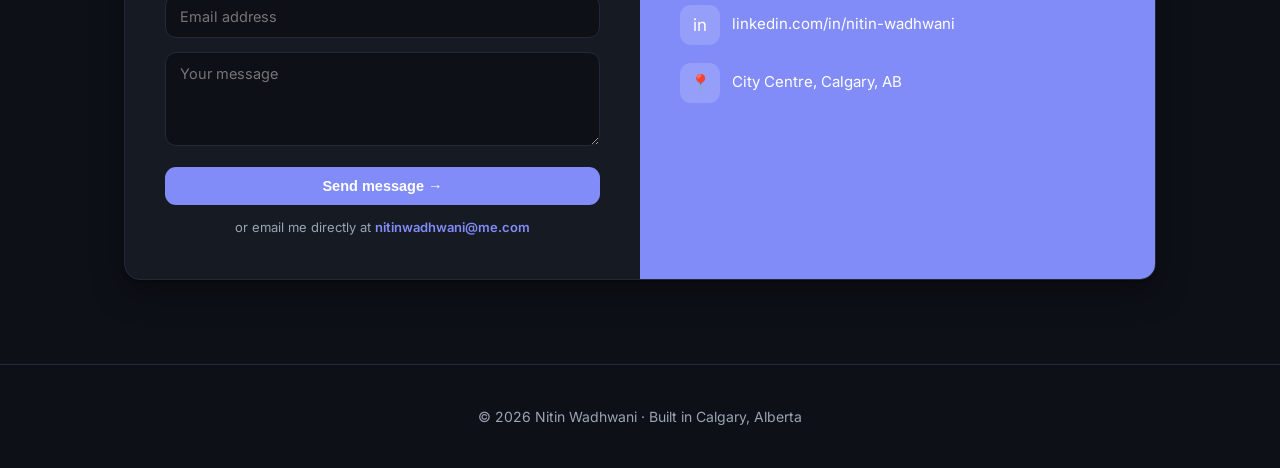
==== commit 747f2b25: "Add Alberta big game harvest analysis dashboard Add Alberta big game harvest analysis dashboard  Int" ====
--- a/index.html
+++ b/index.html
@@ -380,6 +380,27 @@
             <h2 class="section-title">Portfolio.</h2>
             <p class="section-sub">A mix of BI dashboards, data apps, and web builds.</p>
             <div class="grid port-grid">
+                <a class="proj reveal" href="alberta-harvest-analysis.html" style="display:block;">
+                    <div class="thumb" style="display:grid;place-items:center;background:linear-gradient(0deg,var(--bg),var(--bg));">
+                        <svg viewBox="0 0 240 120" width="100%" height="100%" preserveAspectRatio="xMidYMid meet" aria-hidden="true">
+                            <g fill="none" stroke="var(--border)" stroke-width="1">
+                                <line x1="24" y1="96" x2="228" y2="96"/><line x1="24" y1="70" x2="228" y2="70"/>
+                                <line x1="24" y1="44" x2="228" y2="44"/><line x1="24" y1="18" x2="228" y2="18"/>
+                            </g>
+                            <g fill="#c25a2c">
+                                <rect x="34" y="60" width="13" height="36" rx="3"/><rect x="66" y="74" width="13" height="22" rx="3"/>
+                                <rect x="98" y="34" width="13" height="62" rx="3"/><rect x="130" y="80" width="13" height="16" rx="3"/>
+                                <rect x="162" y="66" width="13" height="30" rx="3"/><rect x="194" y="86" width="13" height="10" rx="3"/>
+                            </g>
+                            <g fill="var(--accent)" opacity=".85">
+                                <rect x="49" y="42" width="13" height="54" rx="3"/><rect x="81" y="52" width="13" height="44" rx="3"/>
+                                <rect x="113" y="14" width="13" height="82" rx="3"/><rect x="145" y="58" width="13" height="38" rx="3"/>
+                                <rect x="177" y="30" width="13" height="66" rx="3"/><rect x="209" y="64" width="13" height="32" rx="3"/>
+                            </g>
+                        </svg>
+                    </div>
+                    <div class="body"><span class="tag">Interactive dashboard</span><h4>Alberta Big Game Harvest Analysis</h4></div>
+                </a>
                 <div class="proj reveal"><div class="thumb"><img src="images/DRILL_PIPE_HEAT_MAP.png" alt="Drill Pipe Wear Analysis"></div><div class="body"><span class="tag">Power BI + Snowflake</span><h4>Drill Pipe Wear Analysis</h4></div></div>
                 <div class="proj reveal"><div class="thumb"><img src="images/evergreen_emissions.PNG" alt="Evergreen Emission Reporting"></div><div class="body"><span class="tag">Power BI</span><h4>Evergreen Emission Reporting</h4></div></div>
                 <div class="proj reveal"><div class="thumb"><img src="images/Capture.PNG" alt="Power BI Dashboard"></div><div class="body"><span class="tag">Business Intelligence</span><h4>Power BI Executive Dashboard</h4></div></div>
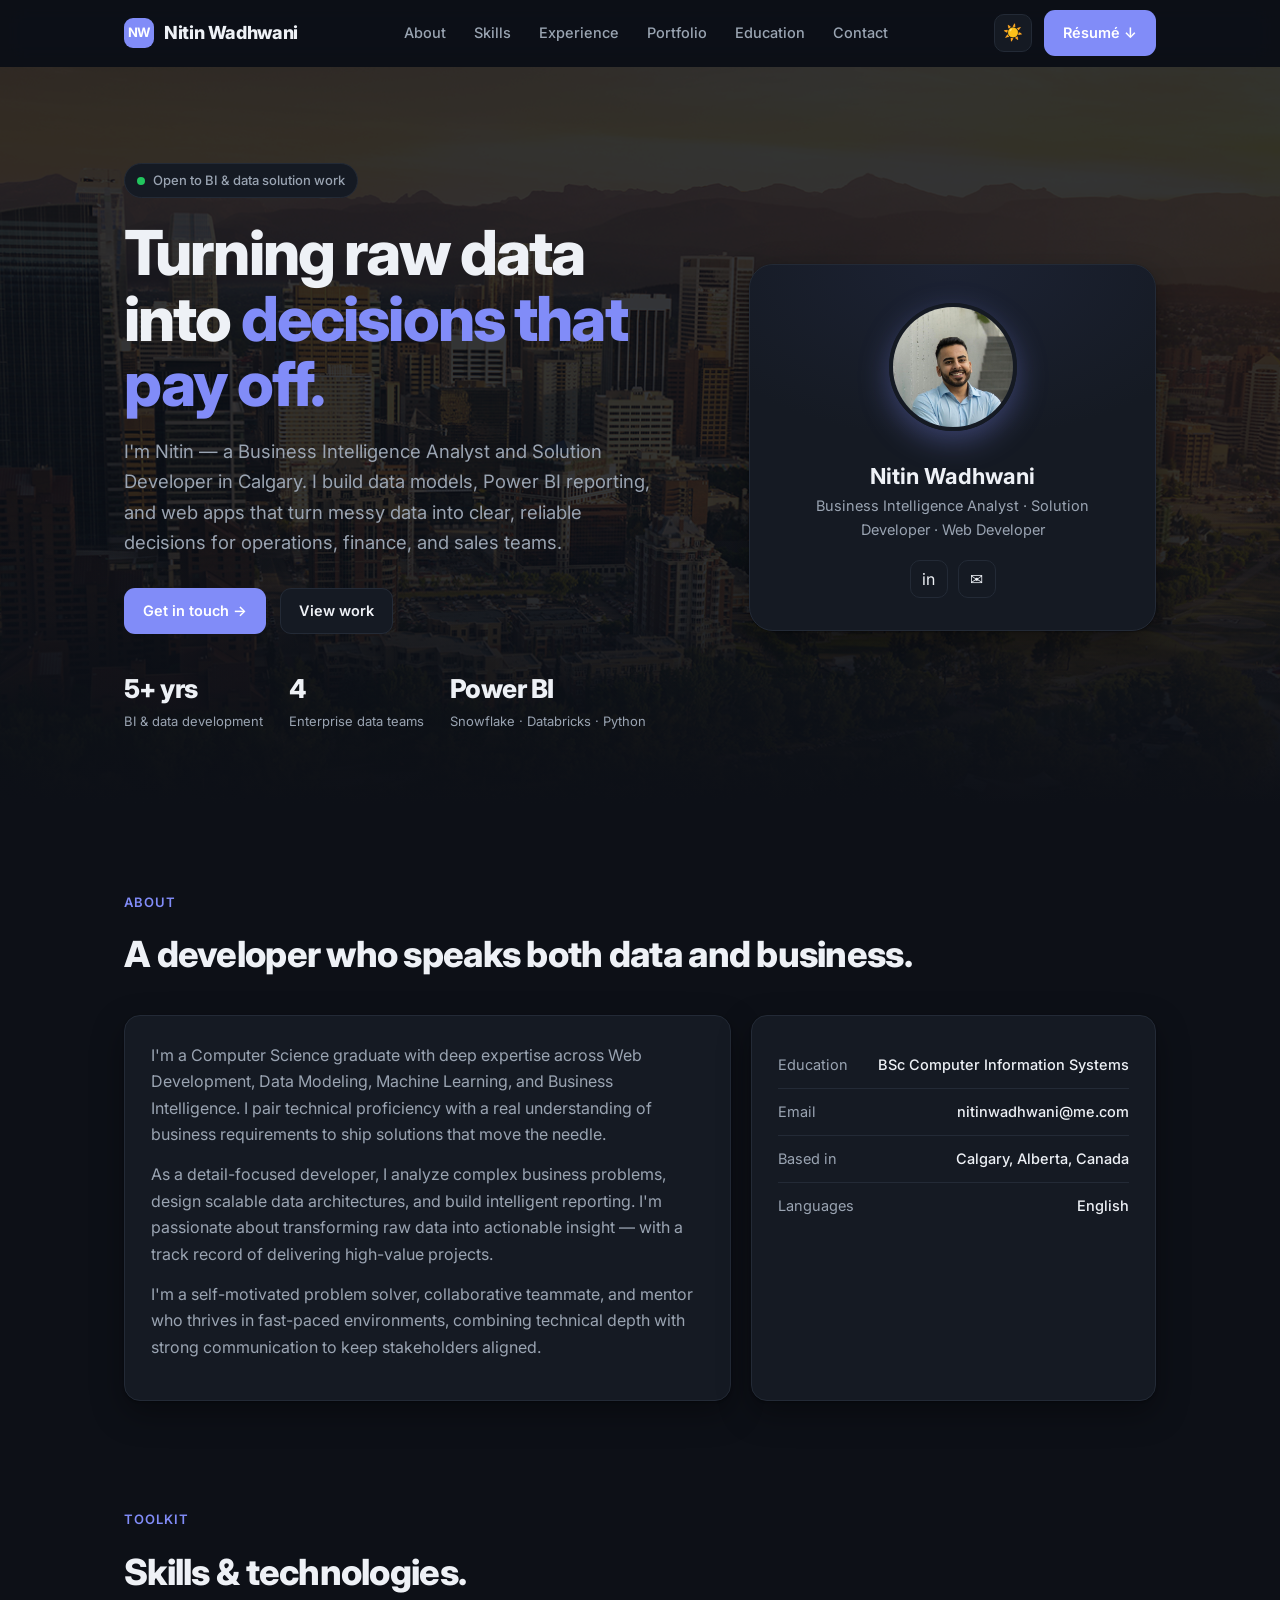
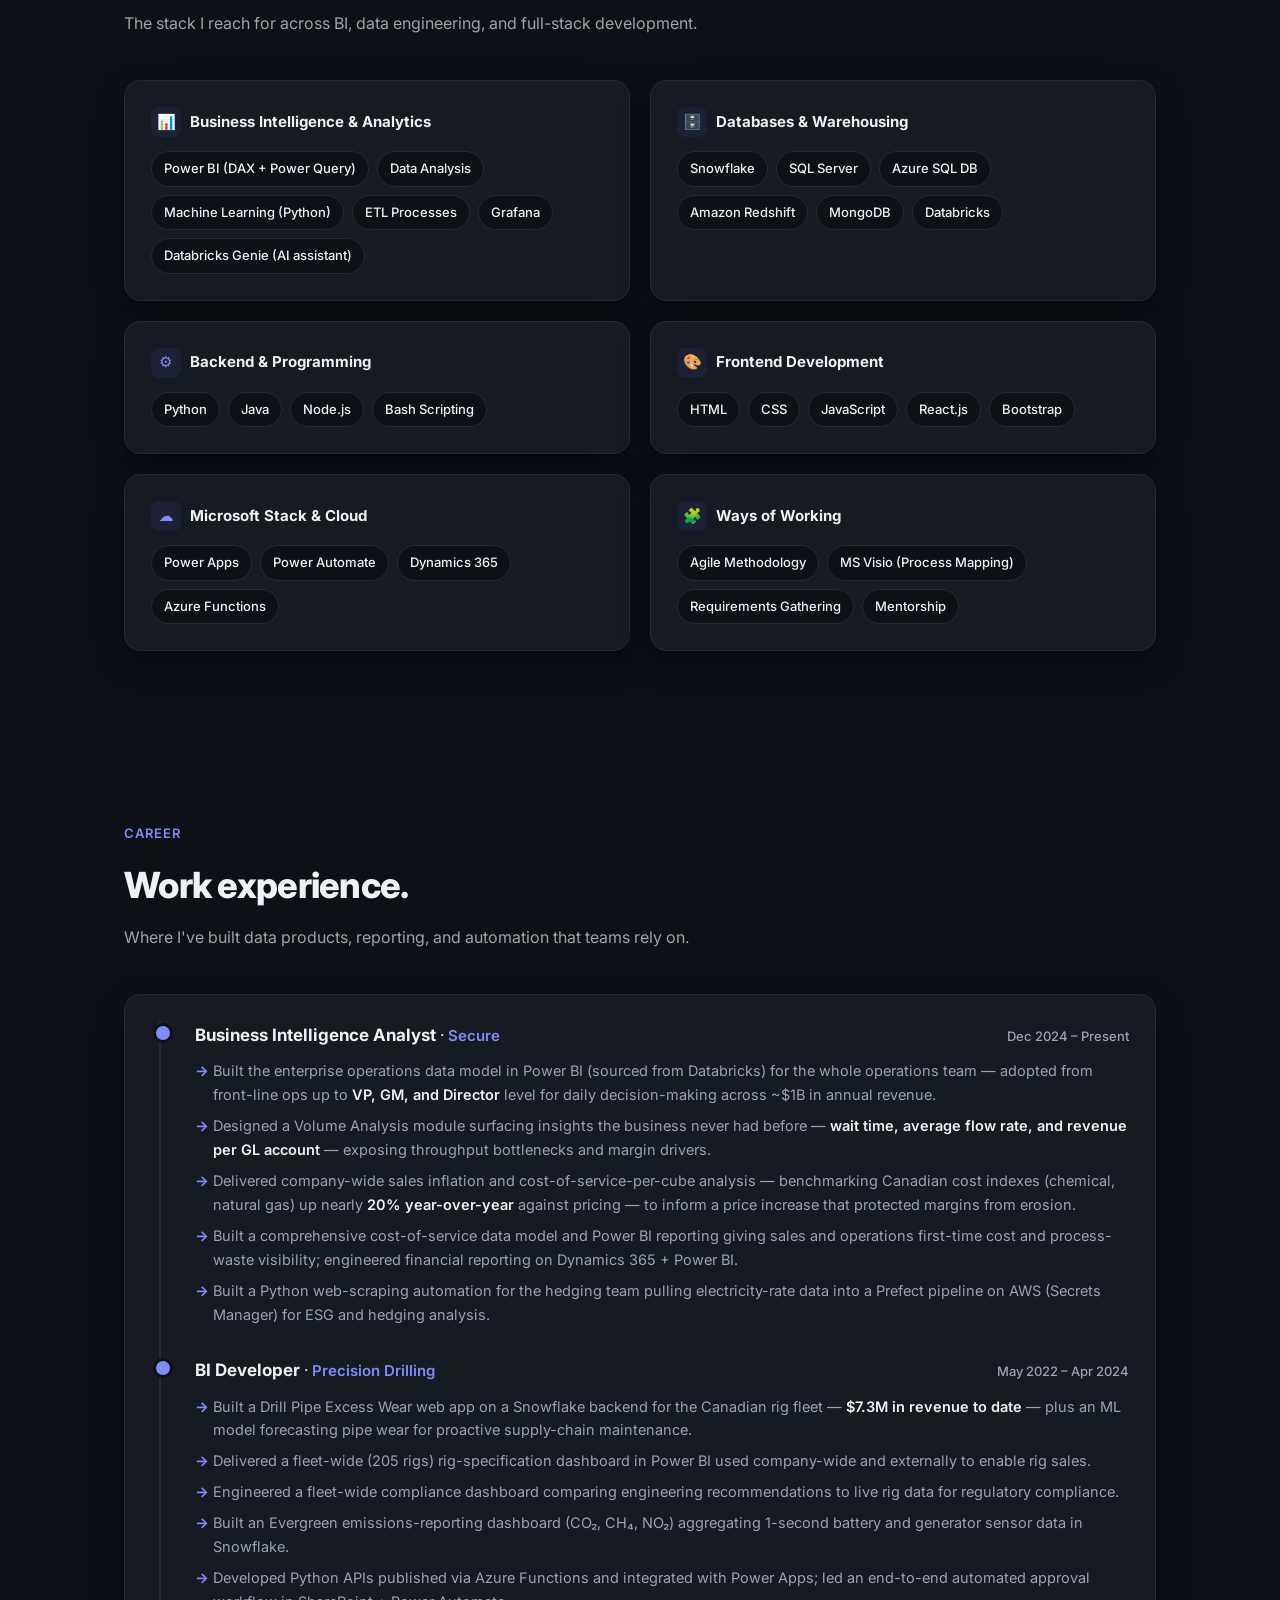
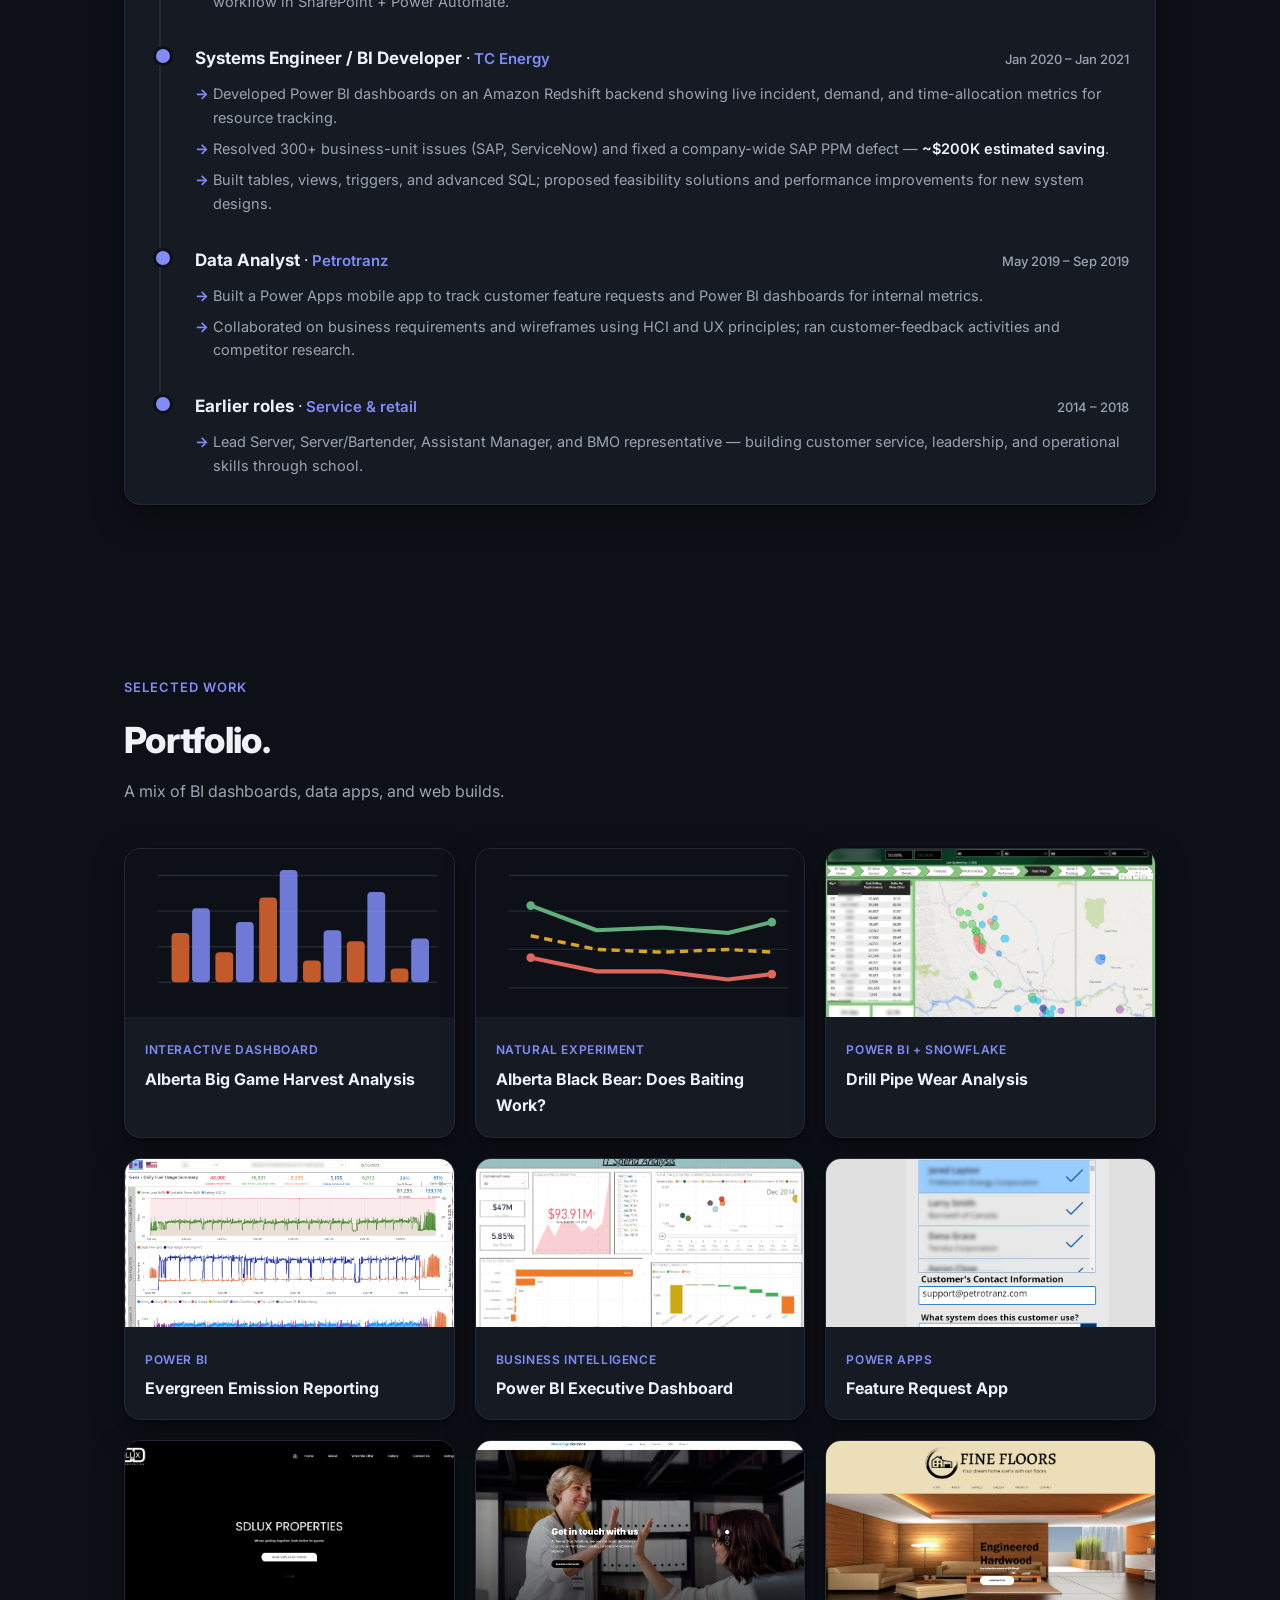
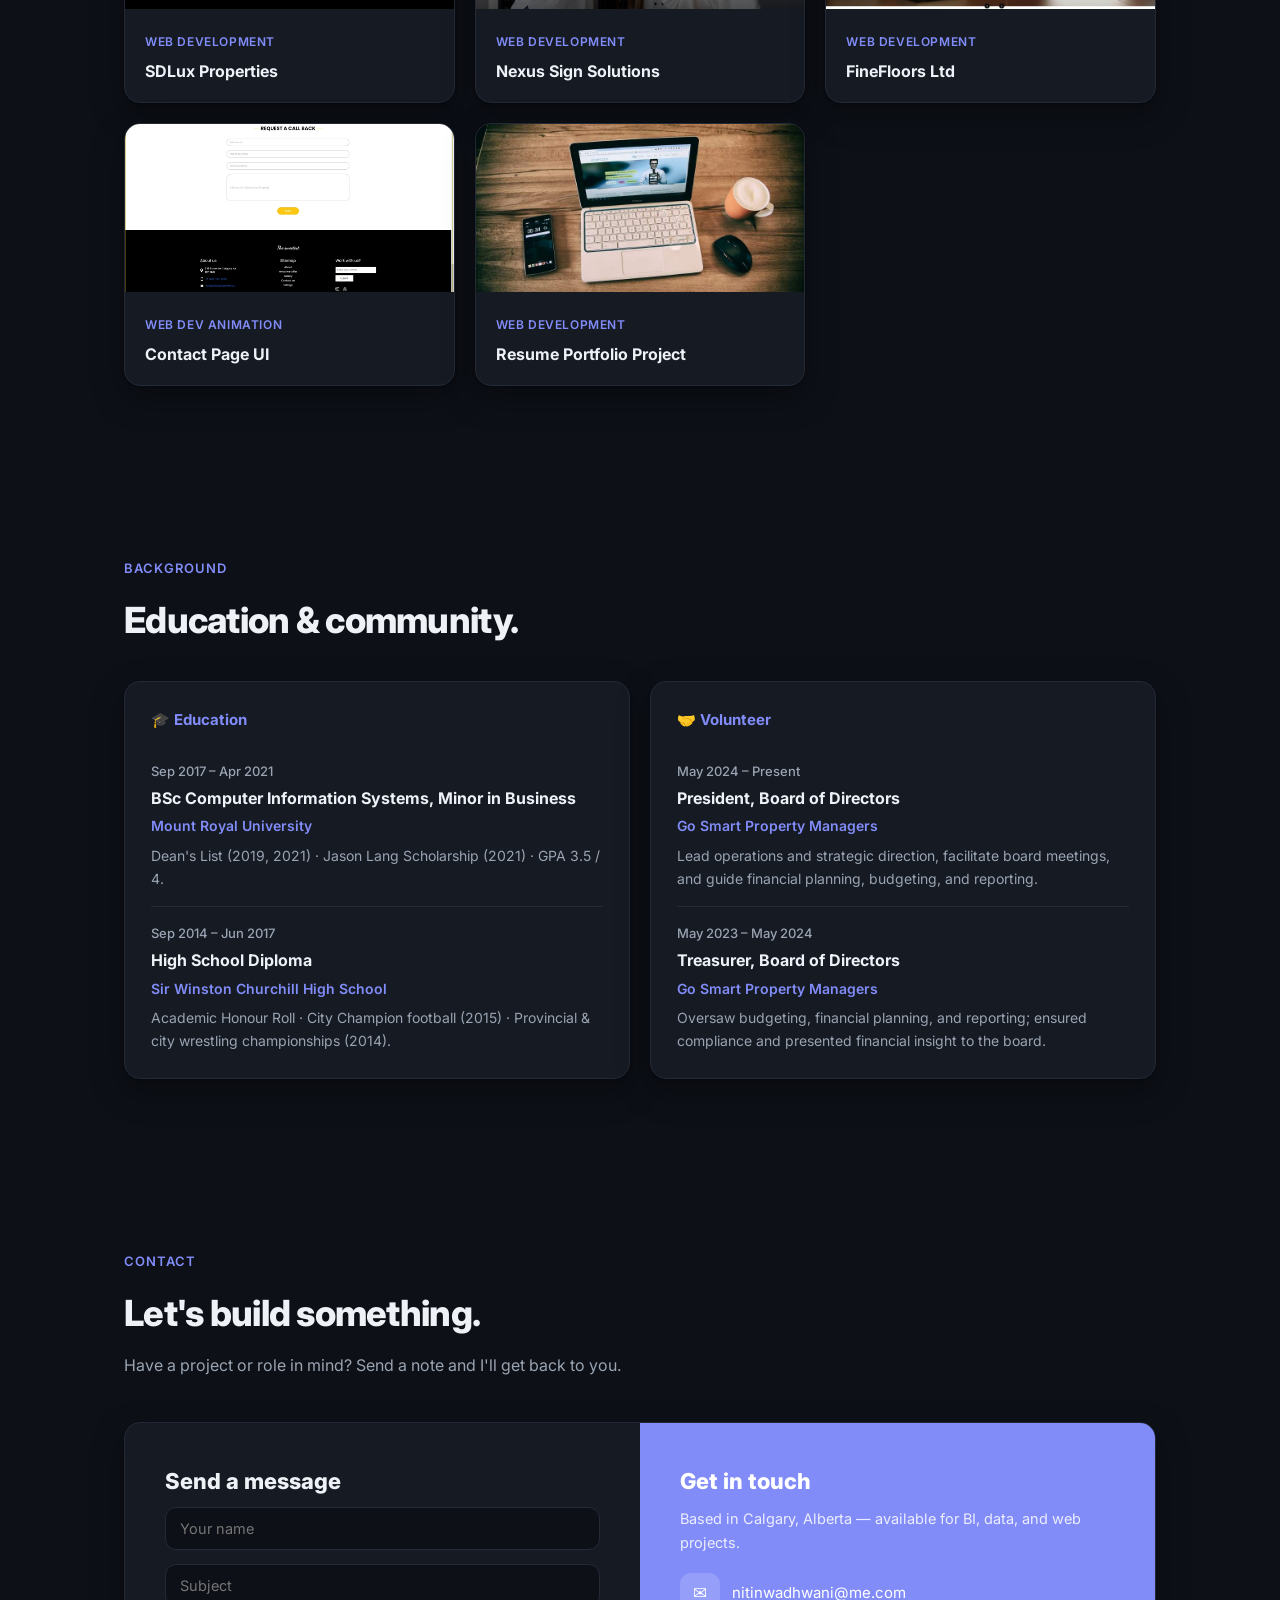
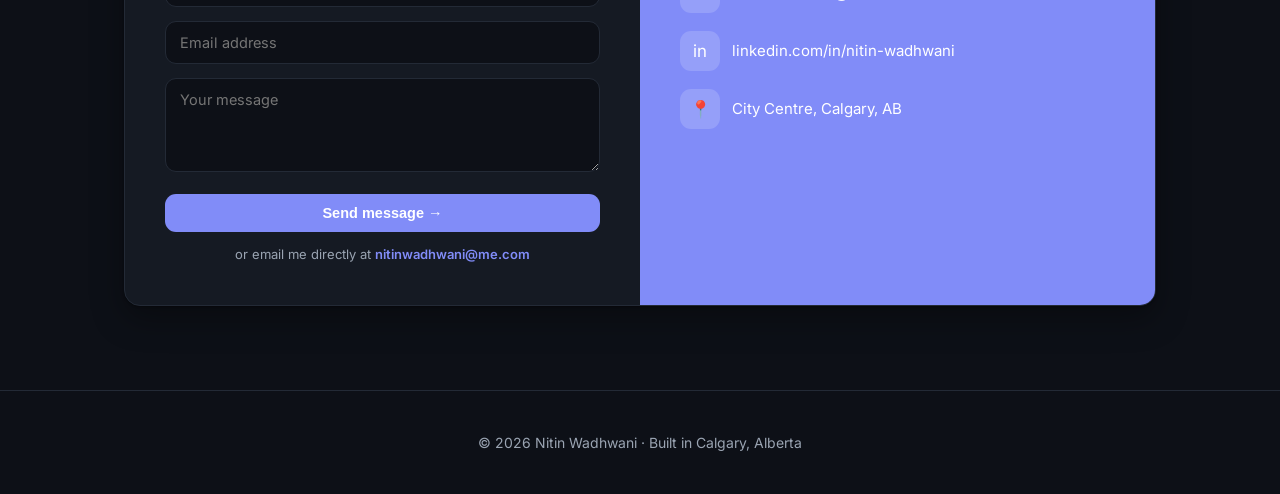
==== commit c533ab5e: "Add 2026 bear outlook and baiting map; remove cougar; fix prose errors Add 2026 bear outlook and bai" ====
--- a/index.html
+++ b/index.html
@@ -401,6 +401,22 @@
                     </div>
                     <div class="body"><span class="tag">Interactive dashboard</span><h4>Alberta Big Game Harvest Analysis</h4></div>
                 </a>
+                <a class="proj reveal" href="alberta-black-bear-analysis.html" style="display:block;">
+                    <div class="thumb" style="display:grid;place-items:center;">
+                        <svg viewBox="0 0 240 120" width="100%" height="100%" preserveAspectRatio="xMidYMid meet" aria-hidden="true">
+                            <g fill="none" stroke="var(--border)" stroke-width="1">
+                                <line x1="24" y1="100" x2="228" y2="100"/><line x1="24" y1="72" x2="228" y2="72"/>
+                                <line x1="24" y1="44" x2="228" y2="44"/><line x1="24" y1="18" x2="228" y2="18"/>
+                            </g>
+                            <polyline points="40,40 88,58 136,56 184,60 216,52" fill="none" stroke="#5fae7c" stroke-width="3" stroke-linejoin="round"/>
+                            <polyline points="40,62 88,72 136,74 184,72 216,74" fill="none" stroke="#d8a52c" stroke-width="2.5" stroke-dasharray="6 4" stroke-linejoin="round"/>
+                            <polyline points="40,78 88,88 136,88 184,94 216,90" fill="none" stroke="#e0655c" stroke-width="3" stroke-linejoin="round"/>
+                            <g fill="#5fae7c"><circle cx="40" cy="40" r="3.2"/><circle cx="216" cy="52" r="3.2"/></g>
+                            <g fill="#e0655c"><circle cx="40" cy="78" r="3.2"/><circle cx="216" cy="90" r="3.2"/></g>
+                        </svg>
+                    </div>
+                    <div class="body"><span class="tag">Natural experiment</span><h4>Alberta Black Bear: Does Baiting Work?</h4></div>
+                </a>
                 <div class="proj reveal"><div class="thumb"><img src="images/DRILL_PIPE_HEAT_MAP.png" alt="Drill Pipe Wear Analysis"></div><div class="body"><span class="tag">Power BI + Snowflake</span><h4>Drill Pipe Wear Analysis</h4></div></div>
                 <div class="proj reveal"><div class="thumb"><img src="images/evergreen_emissions.PNG" alt="Evergreen Emission Reporting"></div><div class="body"><span class="tag">Power BI</span><h4>Evergreen Emission Reporting</h4></div></div>
                 <div class="proj reveal"><div class="thumb"><img src="images/Capture.PNG" alt="Power BI Dashboard"></div><div class="body"><span class="tag">Business Intelligence</span><h4>Power BI Executive Dashboard</h4></div></div>
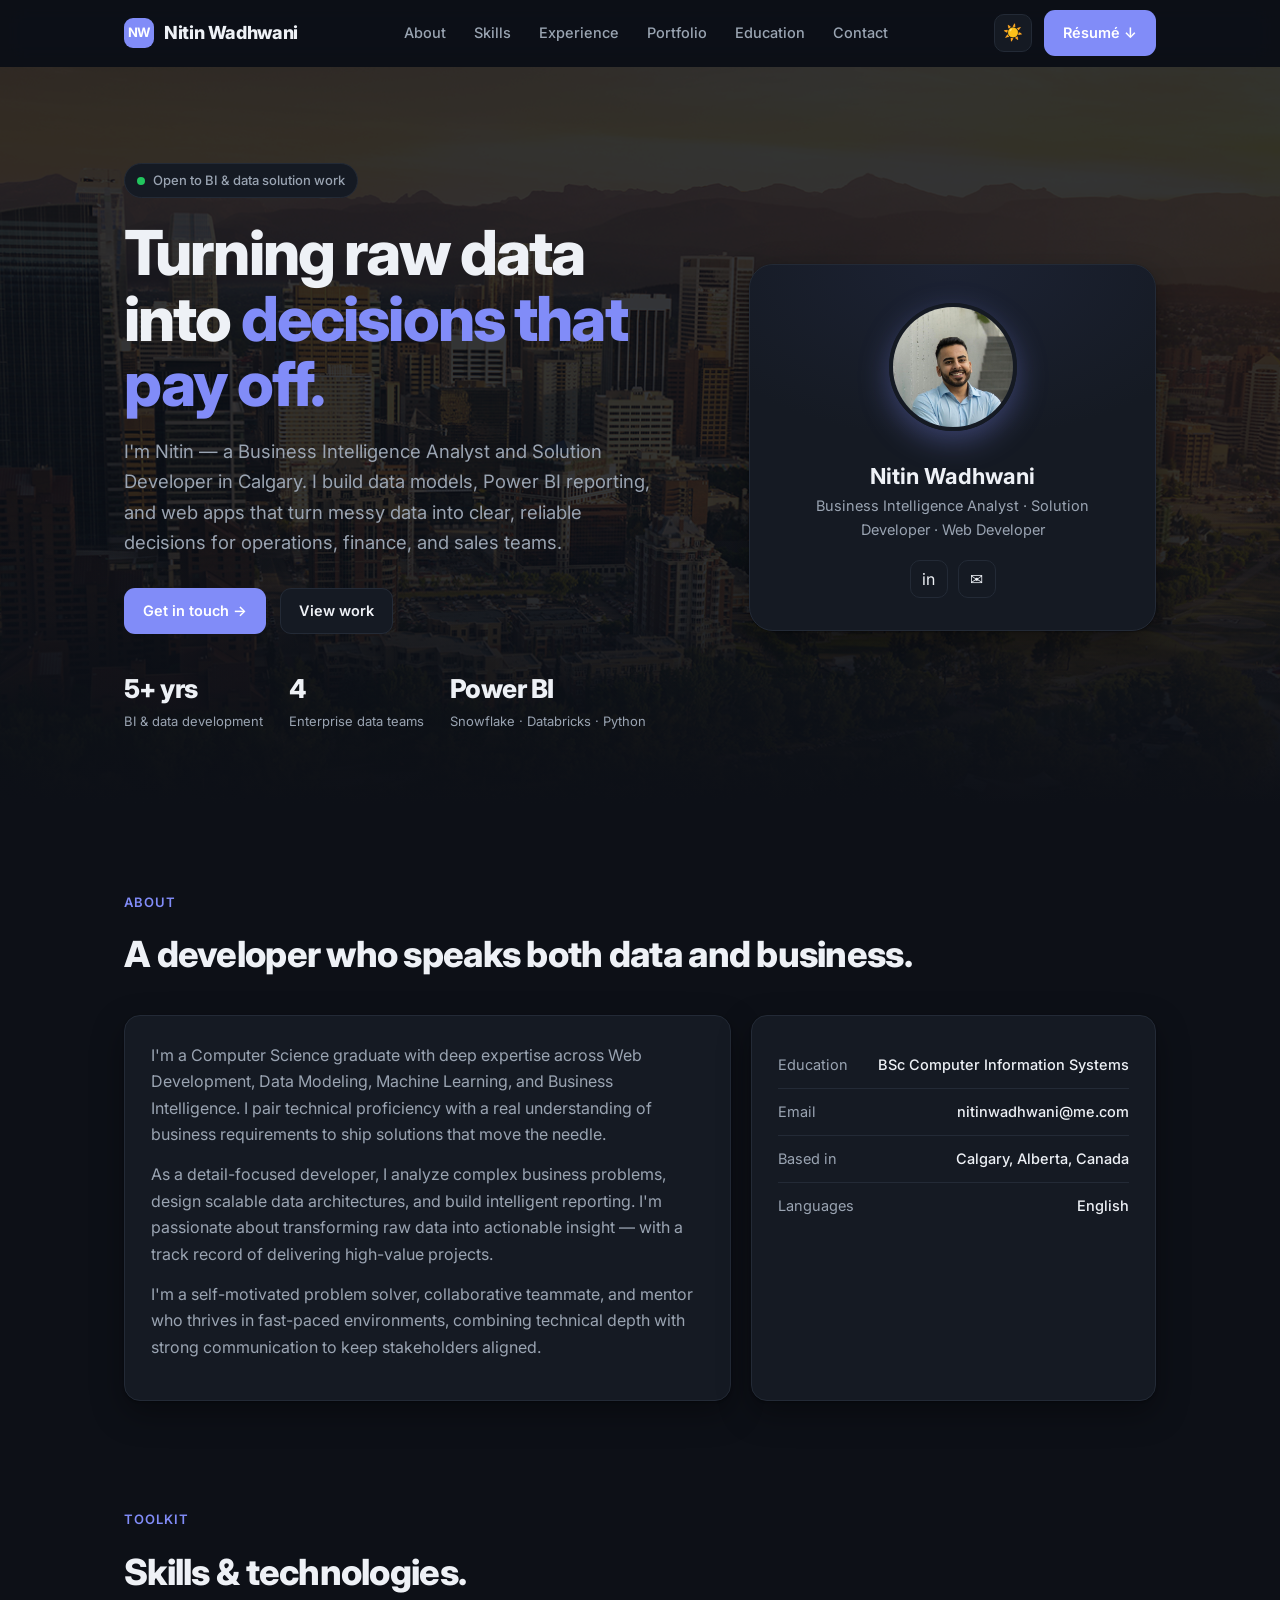
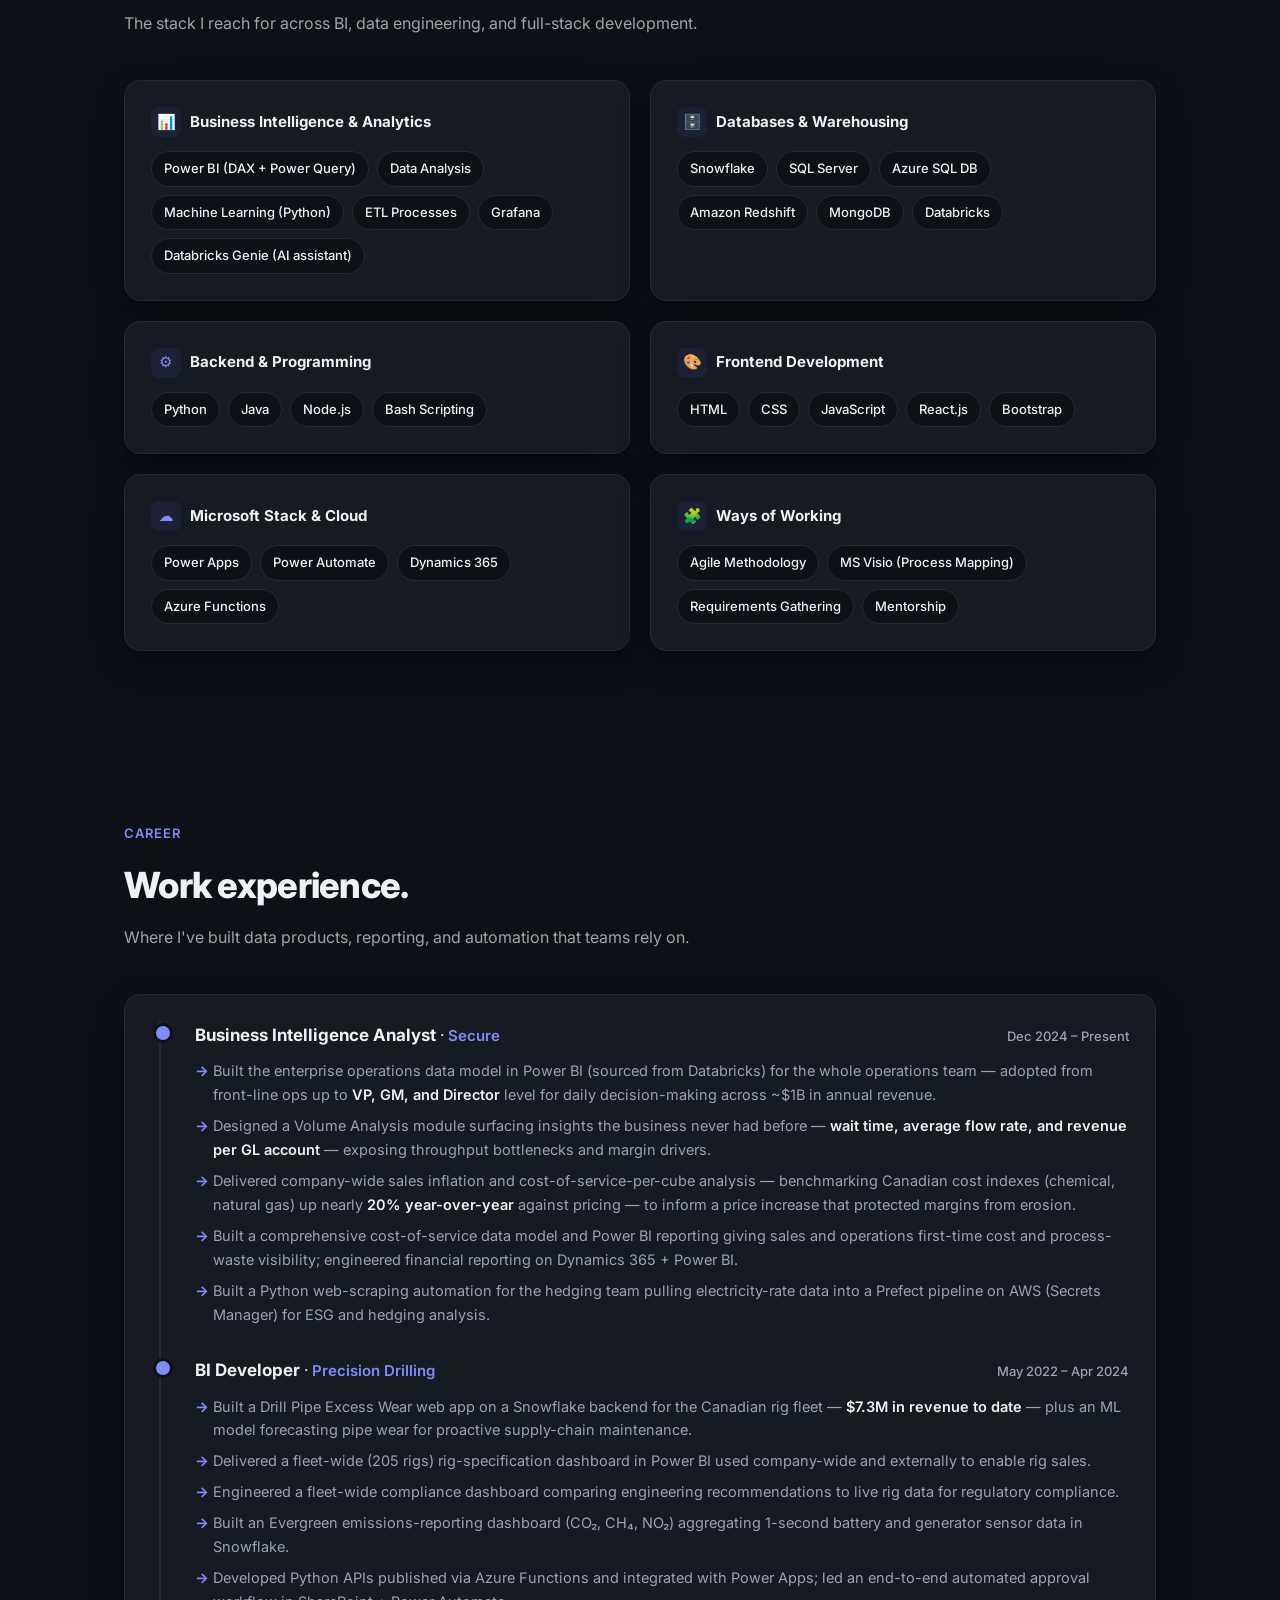
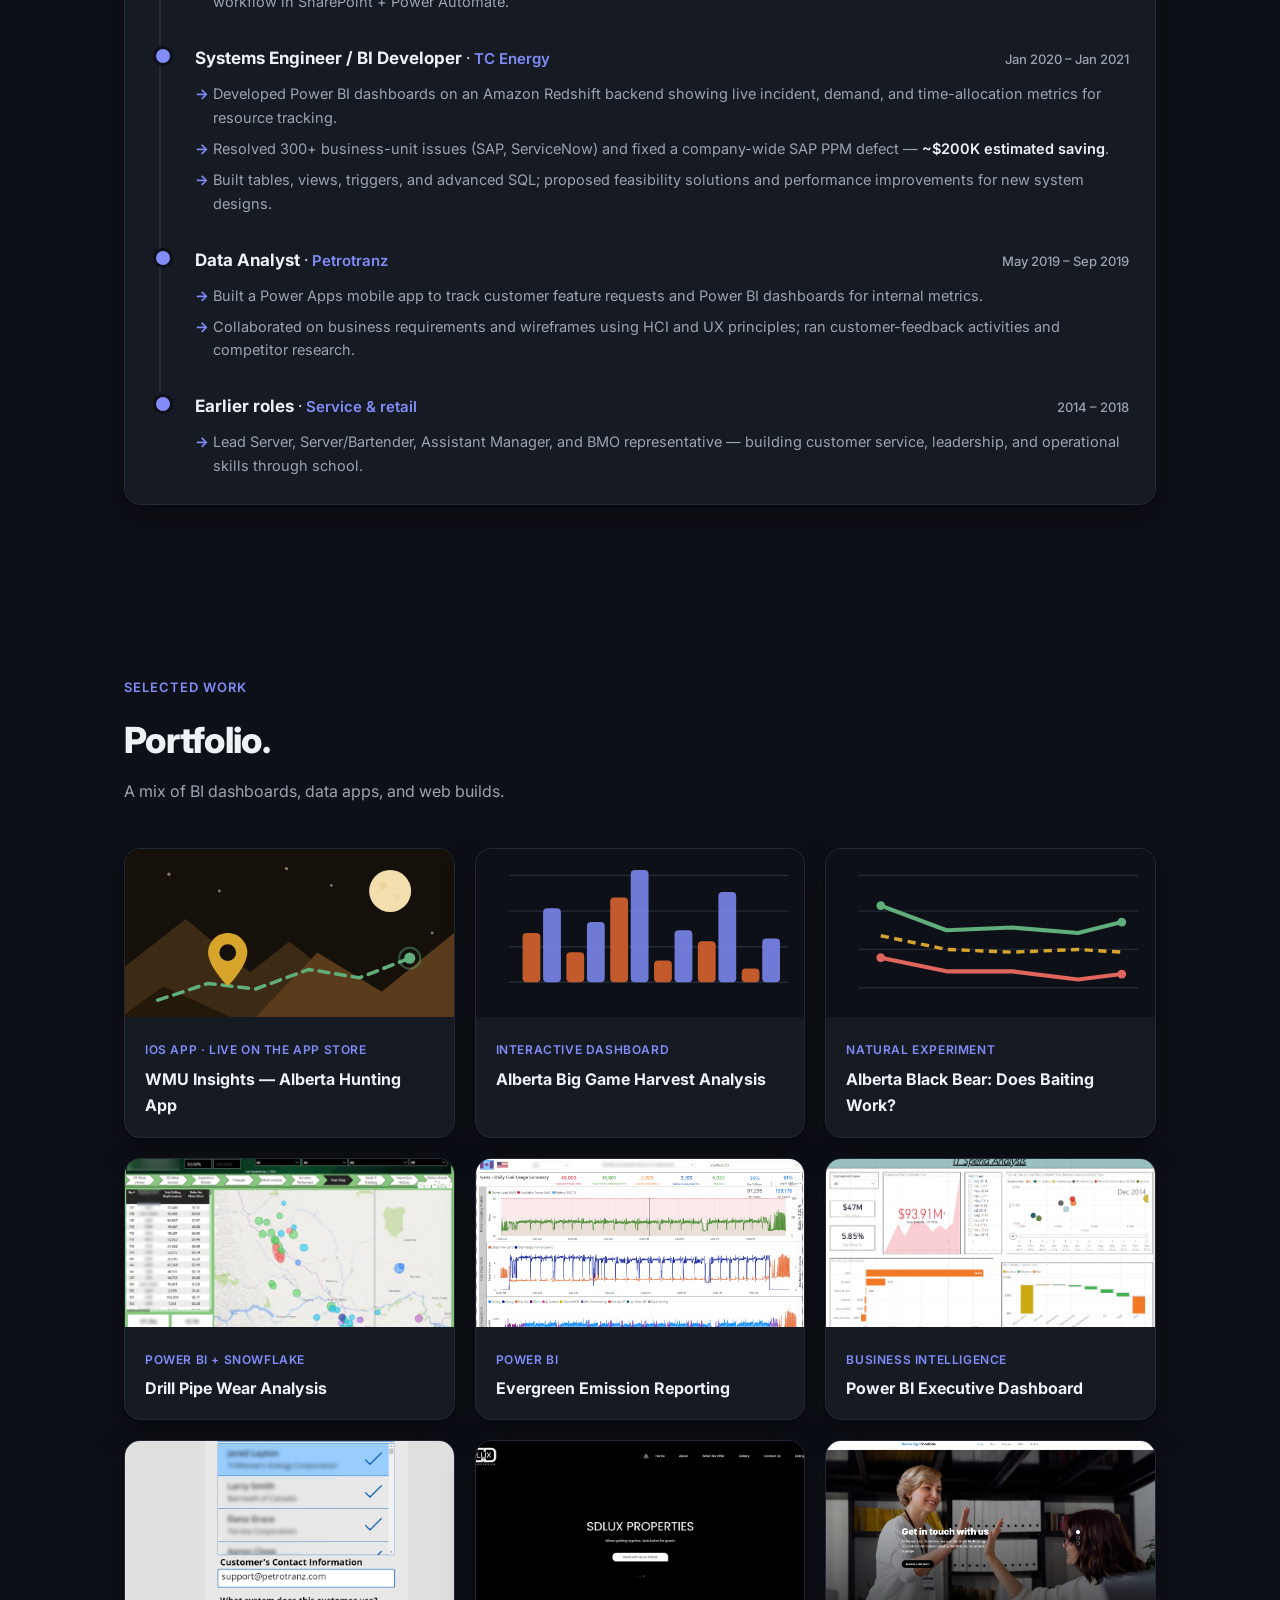
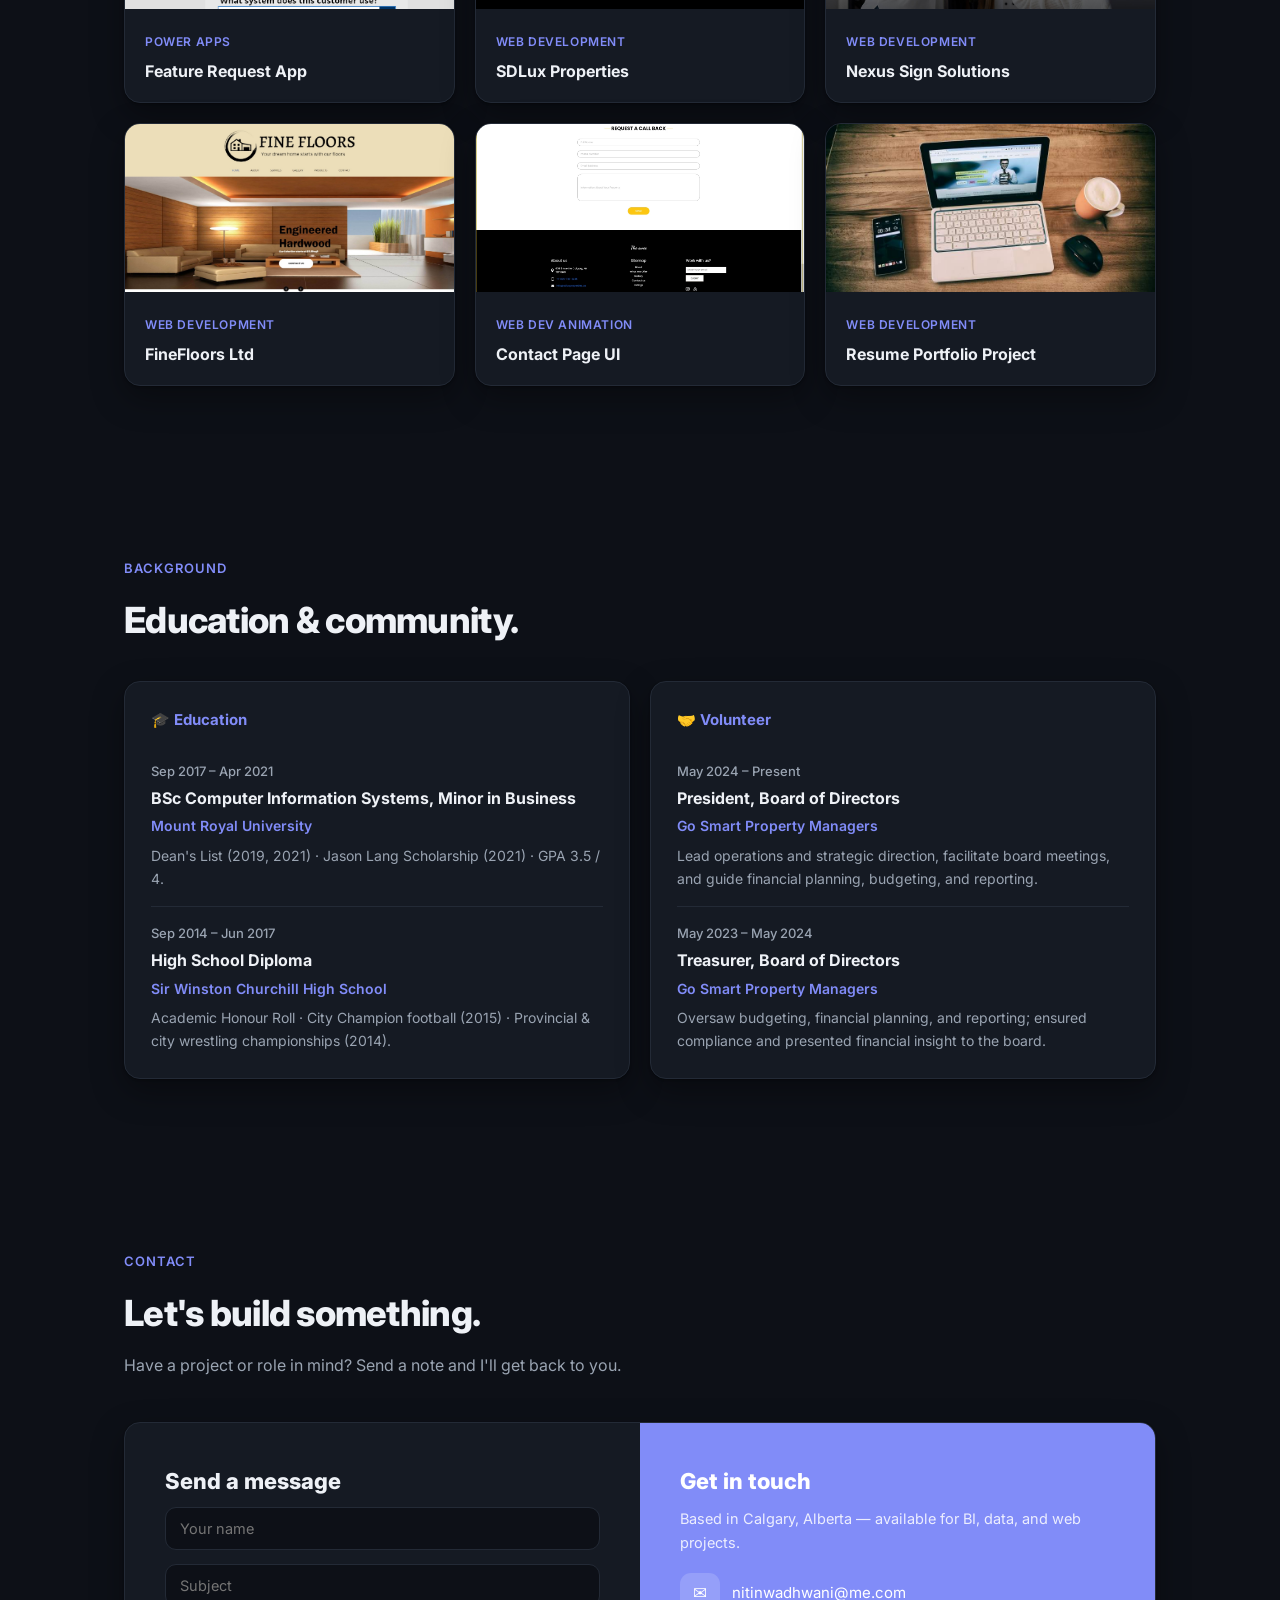
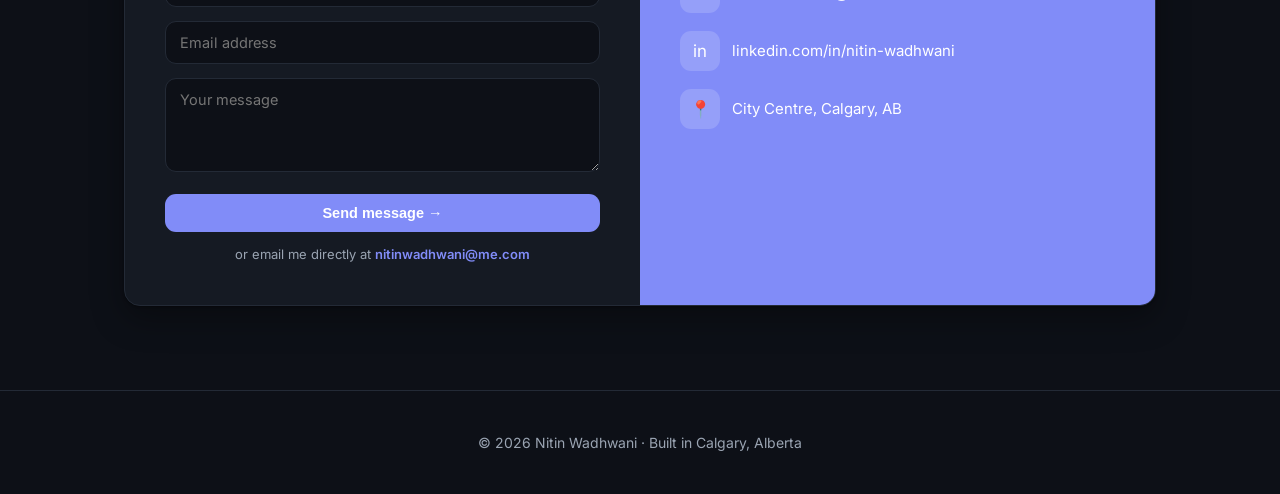
==== commit de46b763: "Update index.html" ====
--- a/index.html
+++ b/index.html
@@ -380,6 +380,23 @@
             <h2 class="section-title">Portfolio.</h2>
             <p class="section-sub">A mix of BI dashboards, data apps, and web builds.</p>
             <div class="grid port-grid">
+                <a class="proj reveal" href="https://apps.apple.com/ca/app/id6807267633" target="_blank" rel="noopener" style="display:block;">
+                    <div class="thumb" style="display:grid;place-items:center;">
+                        <svg viewBox="0 0 240 120" width="100%" height="100%" preserveAspectRatio="xMidYMid slice" aria-hidden="true">
+                            <rect x="0" y="0" width="240" height="120" fill="#15100a"/>
+                            <circle cx="192" cy="30" r="15" fill="#f3dfae"/>
+                            <circle cx="187" cy="26" r="3" fill="#e8cf97" opacity=".6"/><circle cx="197" cy="34" r="2" fill="#e8cf97" opacity=".5"/>
+                            <g fill="#f3dfae" opacity=".5"><circle cx="34" cy="18" r="1.2"/><circle cx="70" cy="30" r="1"/><circle cx="118" cy="14" r="1.2"/><circle cx="150" cy="26" r="1"/><circle cx="222" cy="60" r="1"/></g>
+                            <polygon points="0,120 0,86 46,50 92,88 120,66 168,104 168,120" fill="#3d2a15"/>
+                            <polygon points="96,120 140,74 186,102 240,58 240,120" fill="#5a3b1c"/>
+                            <polygon points="0,120 30,98 78,120" fill="#241809"/>
+                            <polyline points="26,108 62,96 96,100 134,86 170,92 206,78" fill="none" stroke="#5fae7c" stroke-width="2.5" stroke-dasharray="7 5" stroke-linejoin="round" stroke-linecap="round"/>
+                            <g><circle cx="206" cy="78" r="4" fill="#5fae7c"/><circle cx="206" cy="78" r="7.5" fill="none" stroke="#5fae7c" stroke-width="1.5" opacity=".45"/></g>
+                            <g transform="translate(62,60)"><path d="M0 14 C0 6.3 6.3 0 14 0 C21.7 0 28 6.3 28 14 C28 24 14 38 14 38 C14 38 0 24 0 14 Z" fill="#d8a52c"/><circle cx="14" cy="14" r="6" fill="#15100a"/></g>
+                        </svg>
+                    </div>
+                    <div class="body"><span class="tag">iOS App · Live on the App Store</span><h4>WMU Insights — Alberta Hunting App</h4></div>
+                </a>
                 <a class="proj reveal" href="alberta-harvest-analysis.html" style="display:block;">
                     <div class="thumb" style="display:grid;place-items:center;background:linear-gradient(0deg,var(--bg),var(--bg));">
                         <svg viewBox="0 0 240 120" width="100%" height="100%" preserveAspectRatio="xMidYMid meet" aria-hidden="true">
